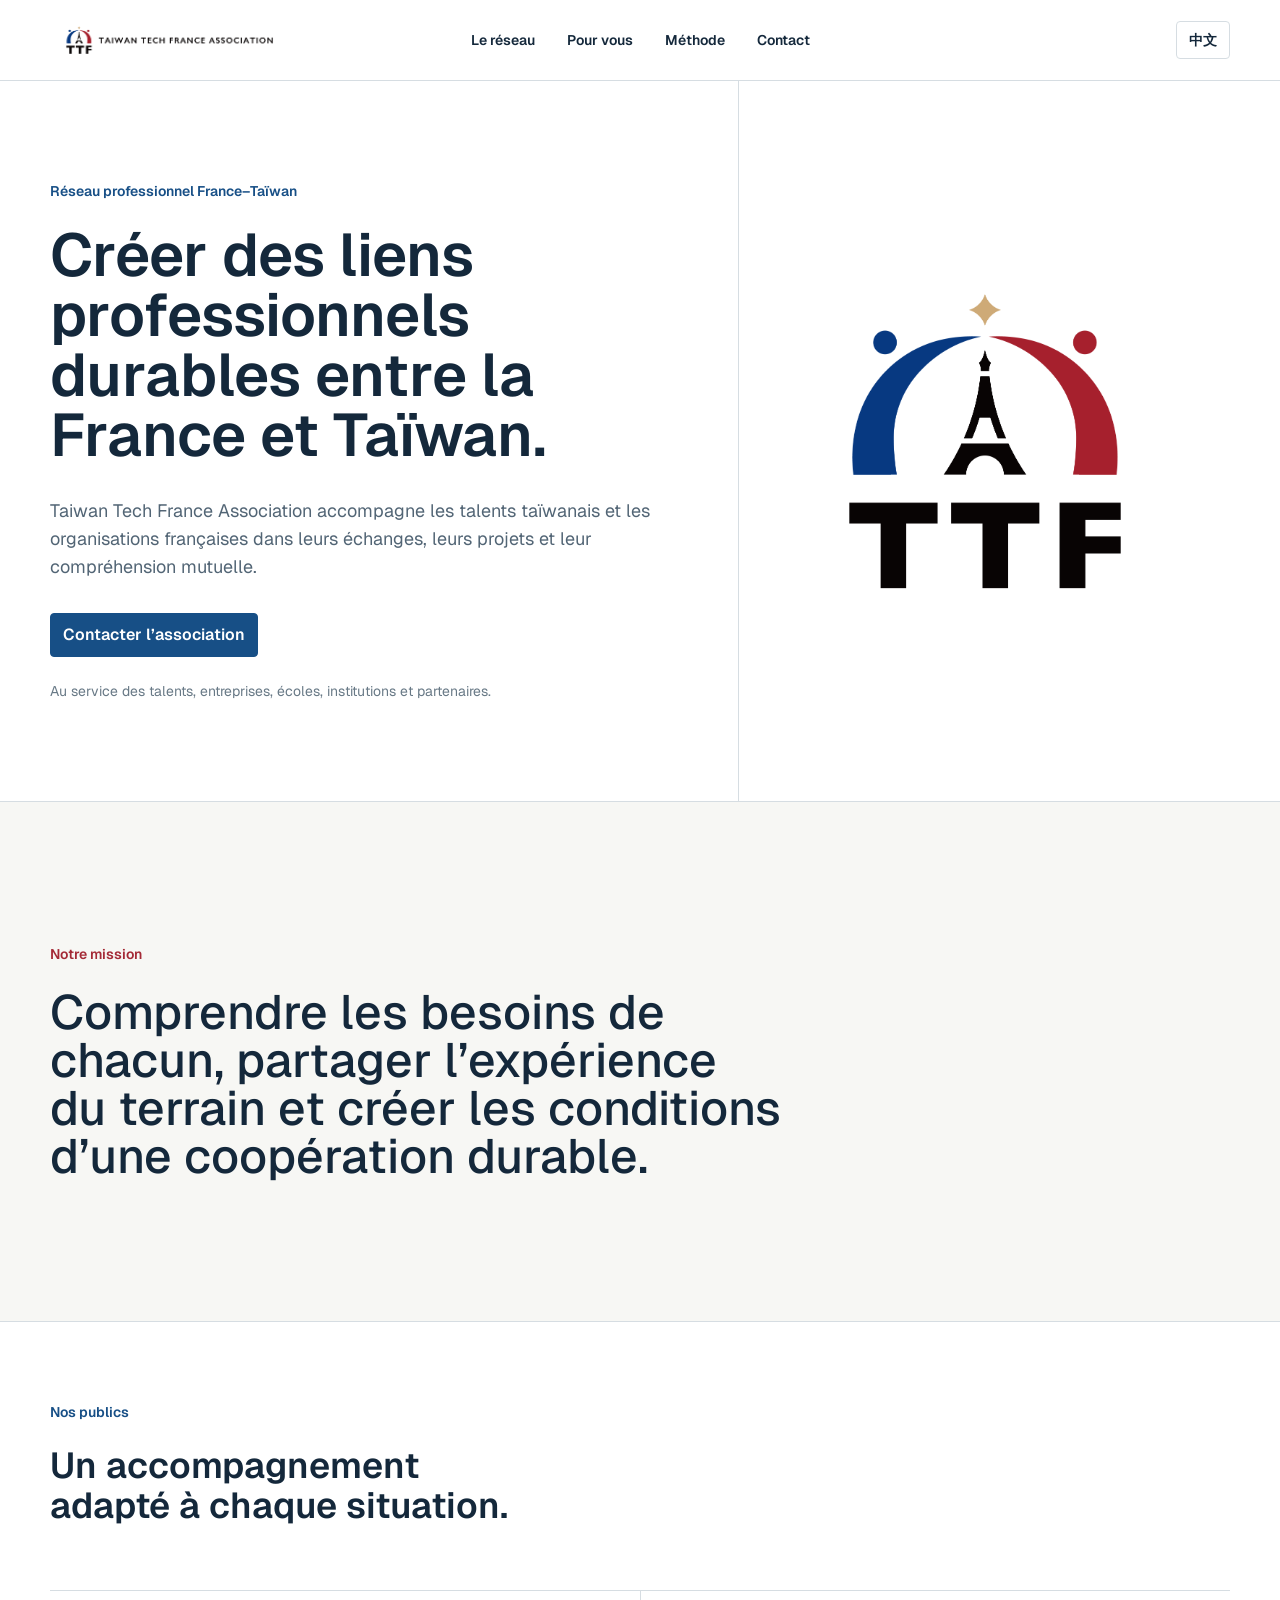
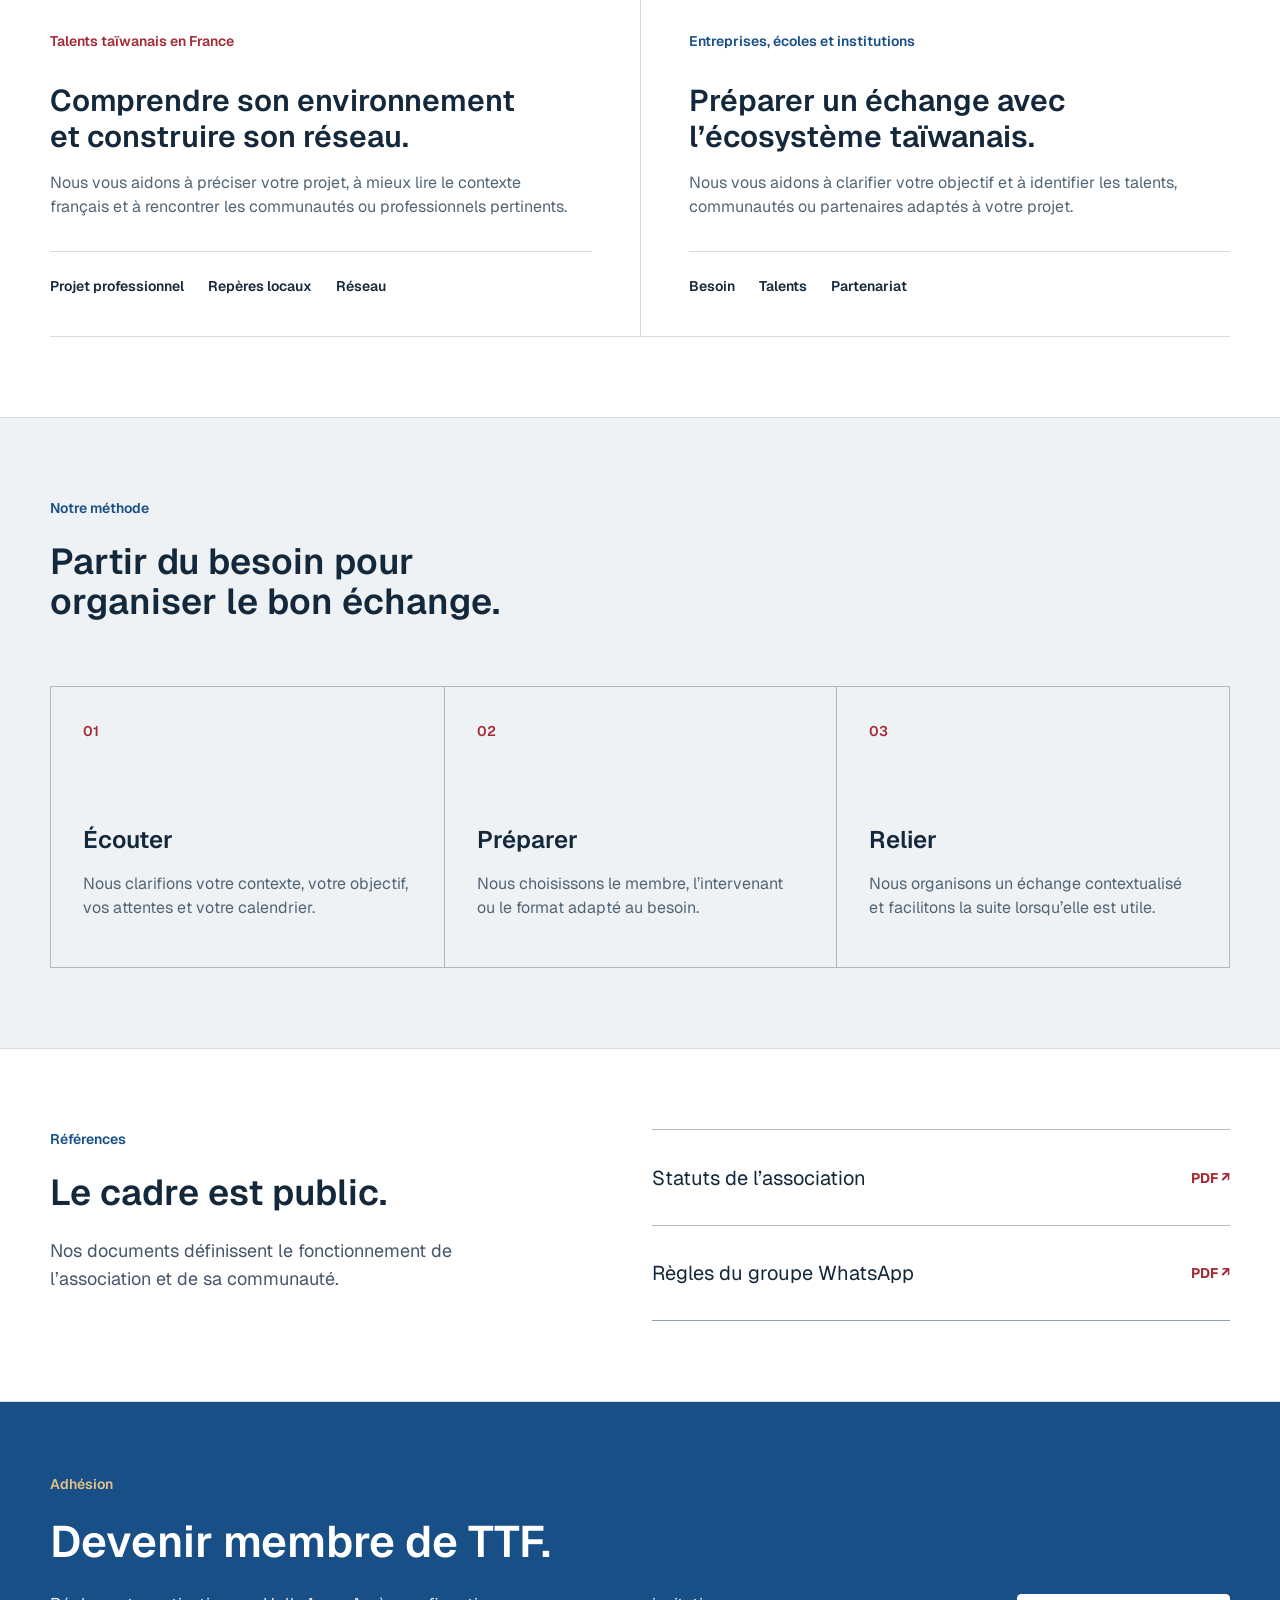
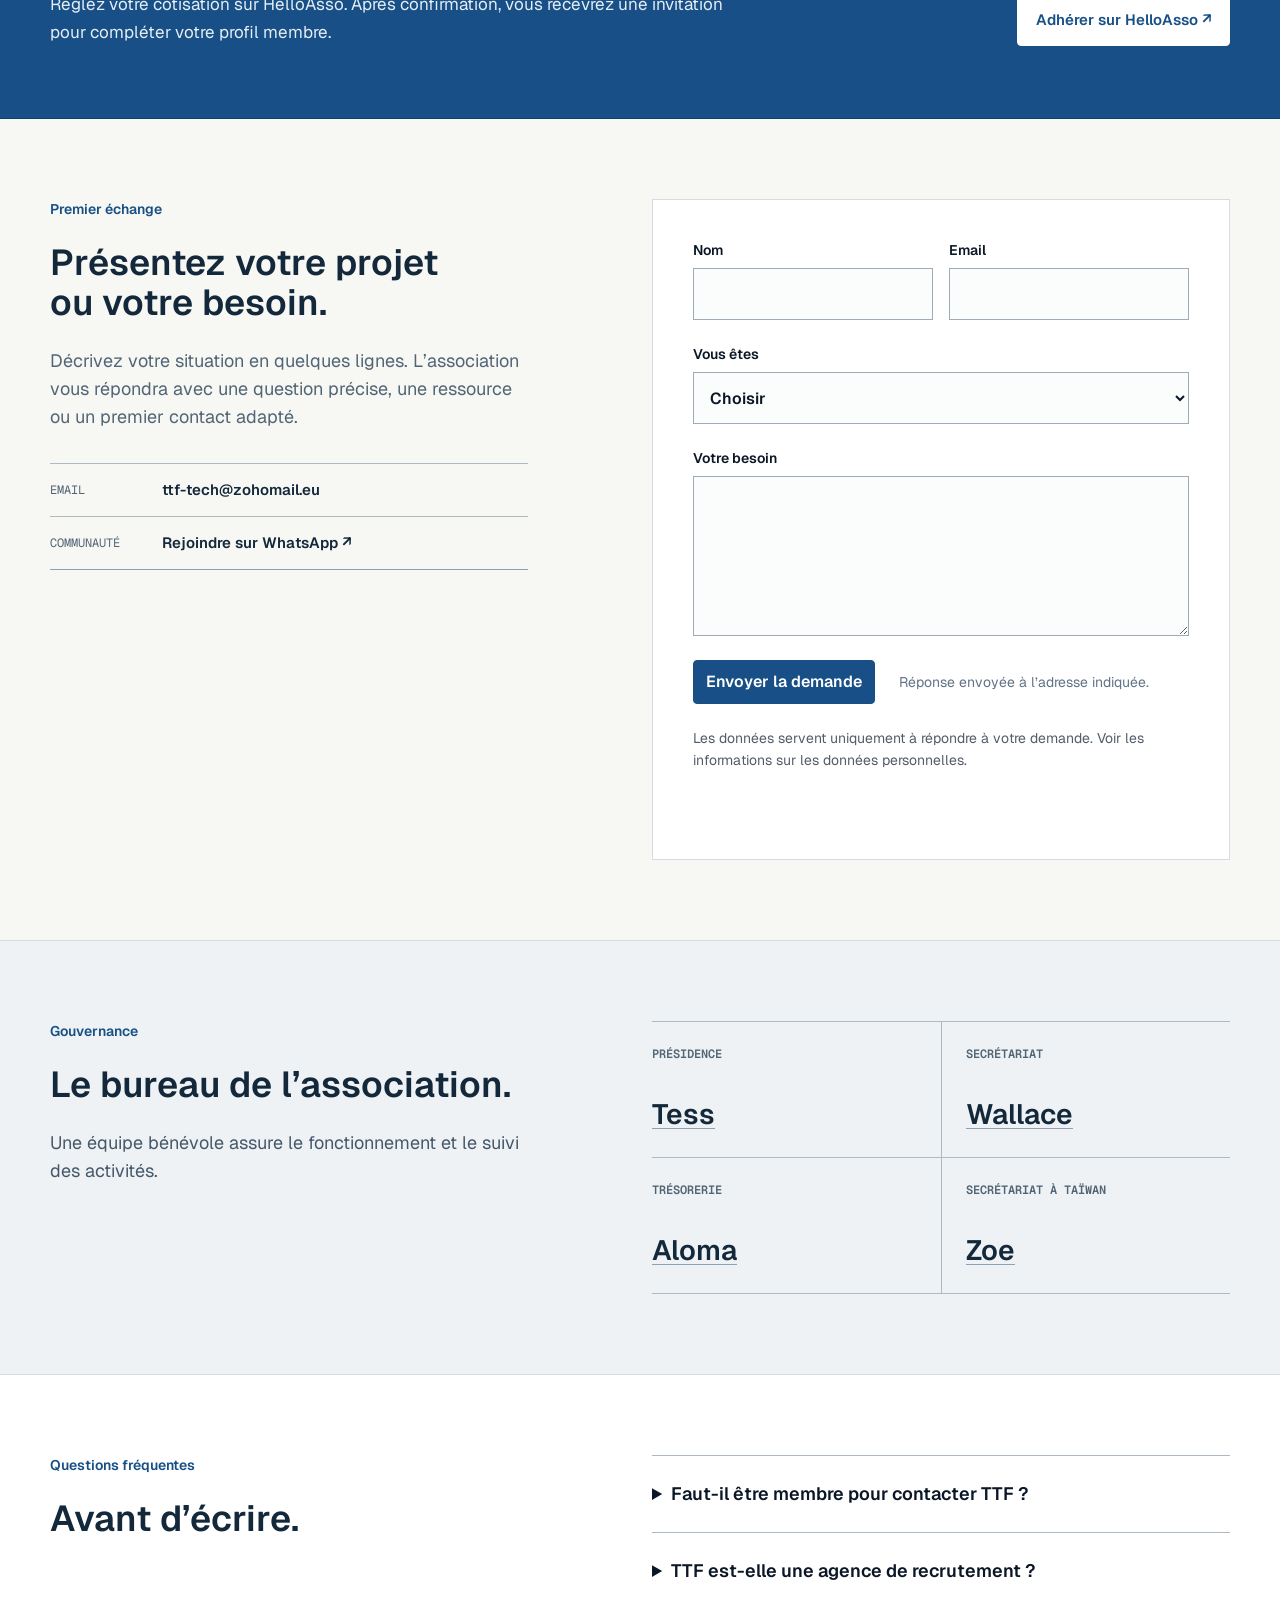
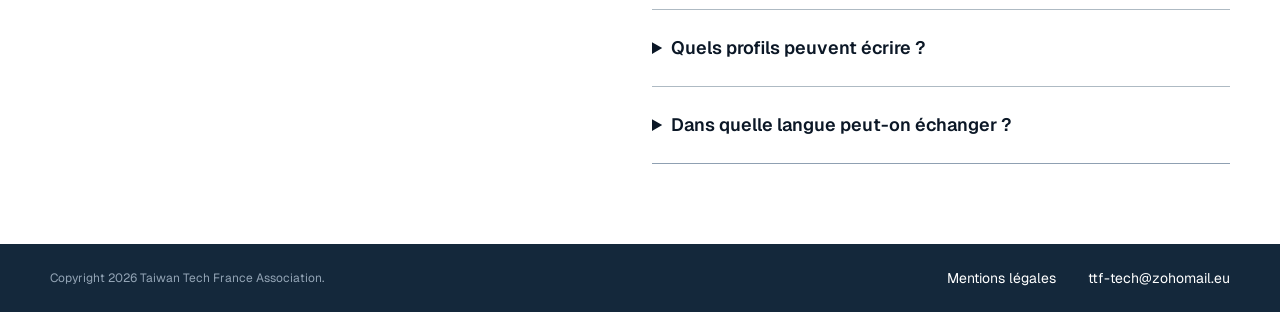
==== index.html @ 2b8c4e17 "feat-GA-tracking-robots-crawing-integration" ====
<!DOCTYPE html>
<html lang="fr" data-theme="new">
  <head>
    <meta charset="UTF-8" />
    <!-- Google Analytics -->
    <script async src="https://www.googletagmanager.com/gtag/js?id=G-ZTM2QR5VPV"></script>
    <script>
      window.dataLayer = window.dataLayer || [];
      function gtag(){dataLayer.push(arguments);}
      gtag("js", new Date());
      gtag("config", "G-ZTM2QR5VPV", { content_group: "branding-site" });
    </script>
    <meta name="viewport" content="width=device-width, initial-scale=1.0" />
    <script>document.documentElement.classList.add("js");</script>
    <link rel="icon" href="assets/favicon.ico?v=20260802" type="image/x-icon" />
    <title>Talents taïwanais en France | Taiwan Tech France Association</title>
    <meta
      name="description"
      content="TTF relie les talents taïwanais et les organisations françaises autour de besoins précis, de retours d’expérience et de coopérations concrètes."
    />
    <meta name="robots" content="index, follow" />
    <link rel="canonical" href="https://ttf-tech.github.io/branding-site/" />
    <meta property="og:type" content="website" />
    <meta property="og:title" content="Taiwan Tech France Association" />
    <meta property="og:description" content="Les bonnes personnes, au bon moment, des deux côtés." />
    <meta property="og:url" content="https://ttf-tech.github.io/branding-site/" />
    <meta property="og:image" content="https://ttf-tech.github.io/branding-site/assets/logo-mark.png" />
    <meta property="og:locale" content="fr_FR" />
    <meta name="twitter:card" content="summary_large_image" />
    <meta name="twitter:title" content="Taiwan Tech France Association" />
    <meta name="twitter:description" content="Les bonnes personnes, au bon moment, des deux côtés." />
    <meta name="twitter:image" content="https://ttf-tech.github.io/branding-site/assets/logo-mark.png" />
    <link rel="preconnect" href="https://fonts.googleapis.com" />
    <link rel="preconnect" href="https://fonts.gstatic.com" crossorigin />
    <link
      href="https://fonts.googleapis.com/css2?family=Geist:wght@400..600&family=Geist+Mono:wght@400..600&display=swap"
      rel="stylesheet"
    />
    <link rel="stylesheet" href="styles.css?v=20260804-19" />
  </head>
  <body>
    <a class="skip-link" href="#main-content">Aller au contenu</a>

    <header class="journal-header">
        <div class="container journal-nav-shell">
          <a class="journal-brand" href="#accueil" aria-label="Taiwan Tech France Association, accueil">
            <img src="assets/logo-en-horizontal.png" alt="Taiwan Tech France Association" />
          </a>
          <nav id="journal-nav" class="journal-nav" aria-label="Navigation principale">
            <a href="#reseau">Le réseau</a>
            <a href="#publics-accompagnes">Pour vous</a>
            <a href="#methode-association">Méthode</a>
            <a href="#contact">Contact</a>
          </nav>
          <div class="journal-tools">
            <a class="journal-language" href="zh.html" hreflang="zh-Hant" aria-label="Afficher le site en chinois traditionnel">中文</a>
            <button class="journal-menu-toggle" type="button" aria-expanded="false" aria-controls="journal-nav" aria-label="Ouvrir le menu">
              <span aria-hidden="true"></span><span aria-hidden="true"></span>
            </button>
          </div>
        </div>
      </header>

      <main id="main-content">
        <section id="accueil" class="journal-hero">
          <div class="container journal-hero-grid">
            <div class="journal-hero-copy journal-reveal">
              <p class="journal-kicker">Réseau professionnel France–Taïwan</p>
              <h1>Créer des liens professionnels durables entre la France et Taïwan.</h1>
              <p class="journal-lead">
                Taiwan Tech France Association accompagne les talents taïwanais et les organisations
                françaises dans leurs échanges, leurs projets et leur compréhension mutuelle.
              </p>
              <a class="journal-primary" href="#contact">Contacter l’association</a>
              <p class="journal-proof">Au service des talents, entreprises, écoles, institutions et partenaires.</p>
            </div>
            <div class="journal-hero-visual journal-reveal" aria-label="Symbole de Taiwan Tech France Association">
              <div class="journal-axis"><span>France</span><span>Taïwan</span></div>
              <div class="journal-symbol">
                <img src="assets/logo-mark.png" alt="Symbole TTF, pont entre la France et Taïwan" />
              </div>
              <div class="journal-index" aria-hidden="true">
                <span>Écouter</span><span>Orienter</span><span>Relier</span>
              </div>
            </div>
          </div>
        </section>

        <section id="reseau" class="journal-manifesto">
          <div class="container">
            <p class="journal-kicker">Notre mission</p>
            <h2 class="tagline-reveal">Comprendre les besoins de chacun, partager l’expérience du terrain et créer les conditions d’une coopération durable.</h2>
          </div>
        </section>

        <section id="publics-accompagnes" class="journal-pathways">
          <div class="container">
            <div class="journal-section-heading journal-reveal">
              <p class="journal-kicker">Nos publics</p>
              <h2>Un accompagnement adapté à chaque situation.</h2>
            </div>
            <div class="journal-pathway-grid">
              <article class="journal-pathway journal-pathway-talent journal-reveal">
                <p class="journal-pathway-label">Talents taïwanais en France</p>
                <h3>Comprendre son environnement et construire son réseau.</h3>
                <p>Nous vous aidons à préciser votre projet, à mieux lire le contexte français et à rencontrer les communautés ou professionnels pertinents.</p>
                <ul><li>Projet professionnel</li><li>Repères locaux</li><li>Réseau</li></ul>
              </article>
              <article class="journal-pathway journal-pathway-organisation journal-reveal">
                <p class="journal-pathway-label">Entreprises, écoles et institutions</p>
                <h3>Préparer un échange avec l’écosystème taïwanais.</h3>
                <p>Nous vous aidons à clarifier votre objectif et à identifier les talents, communautés ou partenaires adaptés à votre projet.</p>
                <ul><li>Besoin</li><li>Talents</li><li>Partenariat</li></ul>
              </article>
            </div>
          </div>
        </section>

        <section id="methode-association" class="journal-process">
          <div class="container">
            <div class="journal-process-title journal-reveal">
              <p class="journal-kicker">Notre méthode</p>
              <h2>Partir du besoin pour organiser le bon échange.</h2>
            </div>
            <ol class="journal-process-list">
              <li class="journal-reveal"><span>01</span><h3>Écouter</h3><p>Nous clarifions votre contexte, votre objectif, vos attentes et votre calendrier.</p></li>
              <li class="journal-reveal"><span>02</span><h3>Préparer</h3><p>Nous choisissons le membre, l’intervenant ou le format adapté au besoin.</p></li>
              <li class="journal-reveal"><span>03</span><h3>Relier</h3><p>Nous organisons un échange contextualisé et facilitons la suite lorsqu’elle est utile.</p></li>
            </ol>
          </div>
        </section>

        <section class="journal-resources">
          <div class="container journal-resources-grid">
            <div class="journal-section-heading journal-reveal"><p class="journal-kicker">Références</p><h2>Le cadre est public.</h2><p>Nos documents définissent le fonctionnement de l’association et de sa communauté.</p></div>
            <div class="journal-document-list journal-reveal">
              <a href="assets/TTF%20French%20Final%20Version.pdf" target="_blank" rel="noopener" type="application/pdf"><span>Statuts de l’association</span><strong>PDF ↗</strong></a>
              <a href="assets/TTF%20Whtasapp%20French%20version.pdf" target="_blank" rel="noopener" type="application/pdf"><span>Règles du groupe WhatsApp</span><strong>PDF ↗</strong></a>
            </div>
          </div>
        </section>

        <span class="journal-membership-marker" aria-hidden="true"></span>
        <section class="journal-membership">
          <div class="container journal-membership-grid">
            <div class="journal-reveal journal-membership-copy">
              <p class="journal-kicker">Adhésion</p>
              <h2>Devenir membre de TTF.</h2>
              <p>Réglez votre cotisation sur HelloAsso. Après confirmation, vous recevrez une invitation pour compléter votre profil membre.</p>
            </div>
            <a class="journal-membership-action journal-reveal" href="https://www.helloasso.com/beta/associations/taiwan-tech-france-association/adhesions/adhesion-officielle-taiwan-tech-france-association" target="_blank" rel="noopener">Adhérer sur HelloAsso ↗</a>
          </div>
        </section>

        <section id="contact" class="journal-contact">
          <div class="container journal-contact-grid">
            <div class="journal-contact-copy journal-reveal">
              <p class="journal-kicker">Premier échange</p>
              <h2>Présentez votre projet ou votre besoin.</h2>
              <p>Décrivez votre situation en quelques lignes. L’association vous répondra avec une question précise, une ressource ou un premier contact adapté.</p>
              <div class="journal-contact-channels" aria-label="Moyens de contact">
                <a href="mailto:ttf-tech@zohomail.eu"><span>Email</span><strong>ttf-tech@zohomail.eu</strong></a>
                <a href="https://chat.whatsapp.com/KHbrXiHLP9D5GdN6rgqlxy" target="_blank" rel="noopener"><span>Communauté</span><strong>Rejoindre sur WhatsApp ↗</strong></a>
              </div>
            </div>
            <form class="journal-form" action="https://formspree.io/f/meeyyoko" method="POST">
              <input type="hidden" name="_subject" value="Nouvelle demande depuis le site TTF" />
              <input type="hidden" name="language" value="fr" />
              <div class="journal-form-row">
                <label>Nom<input type="text" name="name" autocomplete="name" required /></label>
                <label>Email<input type="email" name="email" autocomplete="email" required /></label>
              </div>
              <label>Vous êtes<select name="audience" required><option value="">Choisir</option><option value="talent">Talent</option><option value="organization">Entreprise / organisation</option><option value="other">Autre</option></select></label>
              <label>Votre besoin<textarea name="message" rows="5" required></textarea></label>
              <div class="journal-form-actions"><button class="journal-primary" type="submit" data-idle-label="Envoyer la demande" data-sending-label="Envoi en cours…">Envoyer la demande</button><p>Réponse envoyée à l’adresse indiquée.</p></div>
              <p class="form-note">Les données servent uniquement à répondre à votre demande. <a href="mentions-legales.html#donnees">Voir les informations sur les données personnelles.</a></p>
              <p class="form-feedback" role="status" aria-live="polite" aria-atomic="true"></p>
            </form>
          </div>
        </section>

        <section class="journal-bureau">
          <div class="container journal-bureau-grid">
            <div class="journal-section-heading journal-reveal">
              <p class="journal-kicker">Gouvernance</p>
              <h2>Le bureau de l’association.</h2>
              <p>Une équipe bénévole assure le fonctionnement et le suivi des activités.</p>
            </div>
            <dl class="journal-bureau-list journal-reveal">
              <div><dt>Présidence</dt><dd><a href="https://www.linkedin.com/in/yating-h-a9b1a221/" target="_blank" rel="noopener noreferrer">Tess</a></dd></div>
              <div><dt>Secrétariat</dt><dd><a href="https://www.linkedin.com/in/wallace-lin-7704039b/?locale=en" target="_blank" rel="noopener noreferrer">Wallace</a></dd></div>
              <div><dt>Trésorerie</dt><dd><a href="https://www.linkedin.com/in/hsucheng-huang/" target="_blank" rel="noopener noreferrer">Aloma</a></dd></div>
              <div><dt>Secrétariat à Taïwan</dt><dd><a href="https://www.linkedin.com/in/wanchi-zoe-tsai/" target="_blank" rel="noopener noreferrer">Zoe</a></dd></div>
            </dl>
          </div>
        </section>

        <section class="journal-faq">
          <div class="container journal-faq-grid">
            <div class="journal-section-heading"><p class="journal-kicker">Questions fréquentes</p><h2>Avant d’écrire.</h2></div>
            <div>
              <details><summary>Faut-il être membre pour contacter TTF ?</summary><p>Non. Présentez votre besoin et nous vous indiquerons la suite la plus adaptée.</p></details>
              <details><summary>TTF est-elle une agence de recrutement ?</summary><p>Non. L’association facilite l’orientation, les échanges et les premières introductions.</p></details>
              <details><summary>Quels profils peuvent écrire ?</summary><p>Étudiants, diplômés, professionnels, entreprises, écoles, institutions et partenaires peuvent nous contacter.</p></details>
              <details><summary>Dans quelle langue peut-on échanger ?</summary><p>Vous pouvez nous écrire en français, en chinois traditionnel ou en anglais.</p></details>
            </div>
          </div>
        </section>
      </main>

      <footer class="journal-footer">
        <div class="container journal-footer-row">
          <p class="journal-copyright">Copyright <span data-current-year></span> Taiwan Tech France Association.</p>
          <nav class="journal-footer-links" aria-label="Liens de pied de page">
            <a href="mentions-legales.html">Mentions légales</a>
          <a href="mailto:ttf-tech@zohomail.eu">ttf-tech@zohomail.eu</a>
          </nav>
        </div>
      </footer>
    <script src="script.js?v=20260804-10"></script>
  </body>
</html>
---- styles.css ----
:root {
  --surface: #ffffff;
  --surface-secondary: #f5f8fc;
  --surface-accent: #eef5ff;
  --surface-contrast: #050505;
  --text: #111111;
  --text-secondary: #575f6b;
  --text-on-contrast: #ffffff;
  --text-on-contrast-secondary: #b5b5b5;
  --border-subtle: #e9edf2;
  --border-default: #cfd7e3;
  --border-strong: #8f8f8f;
  --focus: #0b428f;
  --blue: #0b428f;
  --accent: #0b428f;
  --blue-soft: rgba(11, 66, 143, 0.1);
  --success: #1f7a4d;
  --danger: #b42318;
  --radius: 8px;
  --container: 1180px;
  --space-1: 0.25rem;
  --space-2: 0.5rem;
  --space-3: 0.75rem;
  --space-4: 1rem;
  --space-5: 1.25rem;
  --space-6: 1.5rem;
  --space-8: 2rem;
  --space-10: 2.5rem;
  --space-12: 3rem;
  --space-16: 4rem;
}

*,
*::before,
*::after {
  box-sizing: border-box;
}

html {
  scroll-behavior: smooth;
}

body {
  margin: 0;
  min-width: 0;
  font-family:
    "Geist",
    "Noto Sans TC",
    "Microsoft JhengHei",
    "PingFang TC",
    Arial,
    sans-serif;
  color: var(--text);
  background: var(--surface);
  line-height: 1.55;
}

a {
  color: inherit;
  text-decoration: none;
}

button,
input,
select,
textarea {
  font: inherit;
}

img {
  display: block;
  max-width: 100%;
}

.skip-link {
  position: absolute;
  left: var(--space-4);
  top: -3rem;
  z-index: 200;
  border: 1px solid var(--text);
  border-radius: var(--radius);
  background: var(--surface);
  color: var(--text);
  padding: var(--space-2) var(--space-3);
}

.skip-link:focus {
  top: var(--space-4);
}

.container {
  width: min(var(--container), calc(100% - 2rem));
  margin: 0 auto;
}

.site-header {
  position: sticky;
  top: 0;
  z-index: 100;
  background: rgba(255, 255, 255, 0.96);
  box-shadow: 0 1px 0 rgba(11, 66, 143, 0.08);
}

.masthead {
  display: grid;
  grid-template-columns: minmax(180px, 320px) 1fr auto;
  align-items: center;
  gap: var(--space-8);
  min-height: 80px;
  border-bottom: 1px solid var(--border-subtle);
}

.brand {
  display: inline-flex;
  align-items: center;
  width: max-content;
  max-width: 100%;
}

.brand-logo {
  width: min(286px, 100%);
  min-height: 60px;
  max-height: 60px;
  object-fit: contain;
  object-position: left center;
}

.brand-logo-zh {
  width: min(312px, 100%);
}

.site-nav {
  display: flex;
  grid-column: 2;
  grid-row: 1;
  justify-content: flex-end;
  align-items: center;
  gap: var(--space-1);
  color: var(--text-secondary);
  font-size: 0.875rem;
  font-weight: 500;
}

.site-nav a {
  border-radius: var(--radius);
  padding: var(--space-2) var(--space-3);
}

.site-nav a:hover,
.site-nav a:focus-visible {
  color: var(--blue);
  background: var(--blue-soft);
}

.nav-cta {
  margin-left: var(--space-2);
  border: 1px solid var(--blue);
  color: var(--blue);
}

.language-link {
  display: inline-flex;
  grid-column: 3;
  grid-row: 1;
  align-items: center;
  justify-content: center;
  gap: var(--space-1);
  min-height: 44px;
  border-left: 1px solid var(--border-default);
  padding-left: var(--space-4);
  color: var(--blue);
  font-size: 0.8125rem;
  font-weight: 600;
  white-space: nowrap;
}

.language-link:hover,
.language-link:focus-visible {
  color: var(--text);
}

.language-current {
  color: var(--text-secondary);
  font-weight: 500;
}

.language-divider {
  color: var(--border-strong);
}

.nav-toggle {
  display: none;
  justify-self: end;
  border: 1px solid var(--border-default);
  border-radius: var(--radius);
  background: var(--surface);
  color: var(--text);
  padding: var(--space-2) var(--space-3);
  font-weight: 600;
}

.nav-toggle:active,
.language-link:active {
  transform: translateY(1px);
}

.opening,
.section {
  padding: var(--space-16) 0;
}

.opening {
  border-bottom: 1px solid var(--border-subtle);
  background:
    linear-gradient(90deg, rgba(11, 66, 143, 0.045) 0 1px, transparent 1px 100%) 0 0 / 88px 88px,
    var(--surface-accent);
}

.opening-grid,
.section-grid,
.contact-grid {
  display: grid;
  grid-template-columns: repeat(12, minmax(0, 1fr));
  gap: var(--space-8);
  align-items: start;
}

.opening-statement {
  grid-column: 1 / span 7;
  position: relative;
  min-height: 25rem;
  padding-bottom: var(--space-16);
}

.opening-mark {
  position: absolute;
  right: 0;
  bottom: 0;
  width: min(20rem, 42vw);
  max-height: 20rem;
  object-fit: contain;
  object-position: left bottom;
  opacity: 0.16;
  filter: grayscale(1);
}

.opening-proof {
  grid-column: 9 / span 4;
  min-width: 0;
}

.context {
  margin: 0 0 var(--space-4);
  color: var(--text-secondary);
  font-size: 0.875rem;
}

h1,
h2,
h3 {
  margin-top: 0;
  color: var(--text);
  font-weight: 600;
  letter-spacing: 0;
}

h1 {
  max-width: 12ch;
  margin-bottom: 0;
  font-size: clamp(3.1rem, 7vw, 6.6rem);
  line-height: 0.95;
}

h2 {
  margin-bottom: 0;
  font-size: clamp(2rem, 4vw, 3.7rem);
  line-height: 1;
}

h3 {
  margin-bottom: var(--space-2);
  font-size: 1.05rem;
  line-height: 1.25;
}

p {
  margin-top: 0;
  color: var(--text-secondary);
}

.opening-proof > p,
.reading p,
.contact-grid > div > p {
  max-width: 64ch;
  font-size: 1.05rem;
}

.evidence-list {
  margin: var(--space-8) 0 0;
  border-top: 1px solid var(--border-default);
}

.evidence-list div {
  display: grid;
  grid-template-columns: 7rem 1fr;
  gap: var(--space-4);
  border-bottom: 1px solid var(--border-subtle);
  border-left: 3px solid transparent;
  padding: var(--space-4) 0;
  padding-left: var(--space-4);
}

.evidence-list div:nth-child(1) {
  border-left-color: var(--accent);
}

.evidence-list div:nth-child(2) {
  border-left-color: var(--accent);
}

.evidence-list div:nth-child(3) {
  border-left-color: var(--accent);
}

.evidence-list dt {
  color: var(--text);
  font-weight: 600;
}

.evidence-list dd {
  margin: 0;
  color: var(--text-secondary);
}

.opening-actions,
.form-actions,
.form-row {
  display: flex;
  flex-wrap: wrap;
  gap: var(--space-3);
}

.opening-actions {
  margin-top: var(--space-8);
}

.button {
  display: inline-flex;
  align-items: center;
  justify-content: center;
  min-height: 44px;
  border: 1px solid var(--text);
  border-radius: var(--radius);
  padding: var(--space-2) var(--space-4);
  font-weight: 500;
  transition:
    background-color 0.15s ease,
    color 0.15s ease,
    border-color 0.15s ease,
    transform 0.15s ease;
}

.button-primary {
  border-color: var(--accent);
  background: var(--accent);
  color: var(--surface);
}

.button-primary:hover,
.button-primary:focus-visible {
  background: #083775;
  border-color: #083775;
  transform: translateY(-1px);
}

.button-secondary {
  background: var(--surface);
  color: var(--accent);
  border-color: var(--border-default);
}

.button-secondary:hover,
.button-secondary:focus-visible {
  background: var(--blue-soft);
  border-color: rgba(11, 66, 143, 0.28);
}

.section {
  border-bottom: 1px solid var(--border-subtle);
}

.section-grid > div:first-child {
  grid-column: 1 / span 5;
}

.section-grid > .reading,
.section-grid > .method-list {
  grid-column: 7 / span 6;
}

.section-intro {
  max-width: 760px;
  margin-bottom: var(--space-10);
}

.section-contrast {
  background: var(--surface-secondary);
}

.comparison {
  display: grid;
  grid-template-columns: repeat(2, minmax(0, 1fr));
  border-top: 1px solid var(--border-default);
}

.comparison article {
  border-top: 3px solid var(--accent);
  padding: var(--space-6) var(--space-6) 0 0;
}

.comparison article + article {
  border-left: 1px solid var(--border-default);
  padding-left: var(--space-6);
}

.comparison p {
  max-width: 52ch;
}

.comparison ul,
.method-list,
.contact-checklist {
  margin: var(--space-5) 0 0;
  padding: 0;
  list-style: none;
}

.comparison li,
.contact-checklist li {
  position: relative;
  margin-top: var(--space-3);
  padding-left: var(--space-4);
  color: var(--text-secondary);
}

.comparison li::before,
.contact-checklist li::before {
  content: "";
  position: absolute;
  left: 0;
  top: 0.72em;
  width: 0.35rem;
  height: 0.35rem;
  background: var(--accent);
}

.method-list {
  border-top: 1px solid var(--border-default);
}

.method-list li {
  display: grid;
  grid-template-columns: 4rem 1fr;
  gap: var(--space-5);
  border-bottom: 1px solid var(--border-subtle);
  padding: var(--space-5) 0;
}

.method-list span {
  color: var(--accent);
  font-family: "Geist Mono", monospace;
  font-size: 0.875rem;
  font-weight: 600;
}

.method-list p {
  margin-bottom: 0;
}

.table-wrap {
  width: 100%;
  overflow-x: auto;
}

table {
  width: 100%;
  border-collapse: collapse;
  table-layout: fixed;
}

caption {
  caption-side: bottom;
  padding-top: var(--space-3);
  color: var(--text-secondary);
  font-size: 0.875rem;
  text-align: left;
}

th,
td {
  border-bottom: 1px solid var(--border-subtle);
  padding: var(--space-4) var(--space-3) var(--space-4) 0;
  text-align: left;
  vertical-align: top;
}

th {
  border-bottom-color: var(--border-default);
  color: var(--text);
  font-weight: 600;
}

td {
  color: var(--text-secondary);
}

td:first-child {
  color: var(--text);
  font-weight: 500;
}

.section-contact {
  background: var(--surface-accent);
}

.contact-grid > div:first-child {
  grid-column: 1 / span 5;
}

.join-form {
  grid-column: 7 / span 6;
  display: grid;
  width: 100%;
  gap: var(--space-4);
  min-width: 0;
  border-top: 3px solid var(--accent);
  padding-top: var(--space-6);
}

.join-form label {
  display: grid;
  flex: 1 1 220px;
  gap: var(--space-2);
  color: var(--text);
  font-weight: 500;
}

.join-form input,
.join-form select,
.join-form textarea {
  display: block;
  width: 100%;
  max-width: 100%;
  min-width: 0;
  border: 1px solid var(--border-default);
  border-radius: var(--radius);
  background: var(--surface);
  color: var(--text);
  font-size: 1rem;
  padding: 0.78rem 0.85rem;
}

.join-form input,
.join-form select {
  min-height: 44px;
}

.join-form textarea {
  min-height: 8.5rem;
  resize: vertical;
}

.form-honeypot {
  position: absolute;
  left: -10000px;
  width: 1px;
  height: 1px;
  overflow: hidden;
}

.join-form input:focus-visible,
.join-form select:focus-visible,
.join-form textarea:focus-visible,
.nav-toggle:focus-visible,
.site-nav a:focus-visible,
.language-link:focus-visible,
.footer-links a:focus-visible,
.footer-contact:focus-visible,
.button:focus-visible {
  border-color: var(--blue);
  outline: 3px solid rgba(11, 66, 143, 0.22);
  outline-offset: 3px;
}

.form-note,
.form-feedback {
  margin: 0;
  color: var(--text-secondary);
  font-size: 0.875rem;
}

.form-feedback {
  min-height: 1.5rem;
  font-weight: 600;
}

.form-feedback:empty {
  visibility: hidden;
}

.form-feedback.is-success {
  color: var(--success);
}

.form-feedback.is-error {
  color: var(--danger);
}

.join-form .button:disabled {
  cursor: wait;
  opacity: 0.68;
  transform: none;
}

.site-footer {
  padding: var(--space-10) 0 var(--space-6);
  background: var(--surface);
  border-top: 4px solid var(--accent);
}

.footer-shell {
  display: grid;
  grid-template-columns: minmax(220px, 0.75fr) minmax(0, 1.25fr);
  align-items: start;
  gap: var(--space-12);
}

.footer-brand {
  display: inline-flex;
  width: max-content;
  max-width: 100%;
}

.footer-logo {
  width: min(260px, 54vw);
  min-height: 60px;
  max-height: 64px;
  object-fit: contain;
  object-position: left center;
}

.footer-nav {
  display: grid;
  grid-template-columns: minmax(260px, 1.2fr) minmax(220px, 0.8fr);
  gap: var(--space-8);
  width: 100%;
}

.footer-group {
  min-width: 0;
}

.footer-heading {
  margin: 0 0 var(--space-2);
  color: var(--text);
  font-size: 0.8125rem;
  font-weight: 600;
}

.footer-links {
  display: grid;
  margin: 0;
  padding: 0;
  list-style: none;
  color: var(--text-secondary);
  font-size: 0.875rem;
}

.footer-links li {
  border-top: 1px solid var(--border-subtle);
}

.footer-links li:last-child {
  border-bottom: 1px solid var(--border-subtle);
}

.footer-links a,
.footer-contact {
  display: flex;
  align-items: center;
  min-height: 44px;
  padding: var(--space-2) 0;
  color: var(--text-secondary);
  overflow-wrap: anywhere;
}

.footer-contact {
  border-top: 1px solid var(--border-subtle);
  border-bottom: 1px solid var(--border-subtle);
  font-size: 0.875rem;
}

.footer-links a:hover,
.footer-links a:focus-visible,
.footer-contact:hover,
.footer-contact:focus-visible {
  color: var(--text);
}

.footer-bottom {
  width: min(var(--container), calc(100% - 2rem));
  margin: var(--space-8) auto 0;
  border-top: 1px solid var(--border-subtle);
  padding-top: var(--space-4);
  color: var(--text-secondary);
  font-size: 0.875rem;
}

.legal-main {
  padding: var(--space-16) 0;
  border-bottom: 1px solid var(--border-subtle);
}

.legal-card {
  max-width: 880px;
  margin: 0 auto;
}

.legal-card h1 {
  max-width: none;
  margin-bottom: var(--space-8);
  font-size: clamp(2.6rem, 7vw, 5.5rem);
}

.legal-card section {
  border-top: 1px solid var(--border-default);
  padding-top: var(--space-6);
}

.legal-card section + section {
  margin-top: var(--space-8);
}

@media (max-width: 1080px) {
  .masthead {
    grid-template-columns: minmax(150px, 260px) 1fr auto;
    gap: var(--space-4);
  }

  .brand-logo,
  .brand-logo-zh {
    width: min(240px, 100%);
  }

  .site-nav {
    font-size: 0.82rem;
  }

  .site-nav a {
    padding-inline: var(--space-2);
  }
}

@media (max-width: 900px) {
  .masthead {
    grid-template-columns: minmax(0, 1fr) auto auto;
    gap: var(--space-2);
    min-height: 80px;
  }

  .brand-logo,
  .brand-logo-zh {
    width: min(220px, 50vw);
    min-height: 60px;
    max-height: 60px;
  }

  .nav-toggle {
    display: inline-flex;
    grid-column: 3;
    grid-row: 1;
  }

  .language-link {
    grid-column: 2;
    grid-row: 1;
    min-width: 62px;
    border-left: 0;
    padding: var(--space-2);
  }

  .site-nav {
    position: absolute;
    top: 80px;
    left: 1rem;
    right: 1rem;
    display: none;
    flex-direction: column;
    align-items: stretch;
    gap: var(--space-1);
    border: 1px solid var(--border-default);
    border-radius: var(--radius);
    background: var(--surface);
    padding: var(--space-3);
  }

  .site-nav.is-open {
    display: flex;
  }

  .site-nav a {
    padding: var(--space-3);
  }

  .nav-cta {
    margin-left: 0;
  }

  .opening-grid,
  .section-grid,
  .contact-grid {
    grid-template-columns: 1fr;
  }

  .opening-statement,
  .opening-proof,
  .section-grid > div:first-child,
  .section-grid > .reading,
  .section-grid > .method-list,
  .contact-grid > div:first-child,
  .join-form {
    grid-column: auto;
  }

  .opening-statement {
    min-height: 0;
    padding-bottom: 0;
  }

  .opening-mark {
    position: static;
    width: min(12rem, 46vw);
    margin-top: var(--space-8);
  }

  h1 {
    max-width: 13ch;
  }

  .comparison {
    grid-template-columns: 1fr;
  }

  .comparison article {
    padding-right: 0;
  }

  .comparison article + article {
    border-left: 0;
    border-top: 1px solid var(--border-default);
    margin-top: var(--space-6);
    padding-left: 0;
    padding-top: var(--space-6);
  }

  .footer-shell {
    grid-template-columns: 1fr;
    gap: var(--space-8);
  }

  .footer-nav {
    grid-template-columns: repeat(2, minmax(0, 1fr));
  }
}

@media (max-width: 640px) {
  .opening,
  .section {
    padding: var(--space-12) 0;
  }

  .container {
    width: min(var(--container), calc(100% - 1.25rem));
  }

  h1 {
    max-width: none;
    font-size: clamp(2.8rem, 14vw, 4.5rem);
  }

  h2 {
    font-size: clamp(2rem, 10vw, 3rem);
  }

  .evidence-list div,
  .method-list li {
    grid-template-columns: 1fr;
    gap: var(--space-2);
  }

  .form-row,
  .form-actions {
    flex-direction: column;
    align-items: stretch;
  }

  .join-form {
    gap: var(--space-3);
  }

  .join-form label {
    flex: 0 1 auto;
  }

  .footer-nav {
    grid-template-columns: 1fr;
    gap: var(--space-6);
  }

  .footer-logo {
    width: min(240px, 100%);
  }

  .button,
  .opening-actions a,
  .form-actions .button {
    width: 100%;
  }

  th,
  td {
    min-width: 12rem;
  }
}

@media (max-width: 340px) {
  .language-link {
    min-width: 44px;
  }

  .language-current,
  .language-divider {
    display: none;
  }
}

@media (prefers-reduced-motion: reduce) {
  html {
    scroll-behavior: auto;
  }

  .button {
    transition: none;
  }
}

/* Current journal experience. */

html[data-theme="new"] body {
  background: #f8fafc;
  color: #0b1726;
}

html[data-theme="new"] .journal-header {
  position: sticky;
  top: 0;
  z-index: 110;
  border-bottom: 1px solid #cdd7e2;
  background: rgba(255, 255, 255, 0.96);
}

html[data-theme="new"] .journal-nav-shell {
  display: grid;
  grid-template-columns: minmax(220px, 1fr) auto minmax(120px, 1fr);
  align-items: center;
  min-height: 80px;
  gap: 32px;
}

html[data-theme="new"] .journal-brand {
  justify-self: start;
  display: flex;
  align-items: center;
  min-width: 0;
}

html[data-theme="new"] .journal-brand img {
  display: block;
  width: auto;
  height: 60px;
  object-fit: contain;
}

html[data-theme="new"] .journal-nav {
  display: flex;
  align-items: center;
  gap: 32px;
}

html[data-theme="new"] .journal-nav a,
html[data-theme="new"] .journal-language {
  color: #0b1726;
  font-size: 0.875rem;
  line-height: 1.25rem;
  font-weight: 600;
  text-decoration: none;
  transition:
    color 700ms var(--motion-ease),
    transform 700ms var(--motion-ease);
}

html[data-theme="new"] .journal-nav a:hover,
html[data-theme="new"] .journal-language:hover {
  color: #0b428f;
  transform: translateY(-2px);
}

html[data-theme="new"] .journal-nav a:active,
html[data-theme="new"] .journal-language:active {
  transform: translateY(1px);
}

html[data-theme="new"] .journal-tools {
  justify-self: end;
  display: flex;
  align-items: center;
  gap: 16px;
}

html[data-theme="new"] .journal-language {
  min-width: 40px;
  padding: 8px 12px;
  border: 1px solid #cdd7e2;
  border-radius: 4px;
  text-align: center;
}

html[data-theme="new"] .journal-menu-toggle {
  display: none;
}

html[data-theme="new"] .journal-hero {
  position: relative;
  overflow: hidden;
  min-height: calc(100svh - 124px);
  border-bottom: 1px solid #0b1726;
  background: #f8fafc;
}

html[data-theme="new"] .journal-hero-grid {
  display: grid;
  grid-template-columns: repeat(12, minmax(0, 1fr));
  min-height: calc(100svh - 124px);
}

html[data-theme="new"] .journal-hero-copy {
  grid-column: 1 / span 7;
  align-self: center;
  padding: 80px 64px 80px 0;
}

html[data-theme="new"] .journal-kicker {
  margin: 0 0 24px;
  color: #0b428f;
  font-size: 0.875rem;
  line-height: 1.25rem;
  font-weight: 600;
}

html[data-theme="new"] .journal-hero h1 {
  max-width: 680px;
  margin: 0;
  background: linear-gradient(90deg, #000000, #666666);
  background-clip: text;
  color: transparent;
  font-size: 4.5rem;
  line-height: 1;
  font-weight: 600;
  text-wrap: balance;
}

html[data-theme="new"] .journal-lead {
  max-width: 620px;
  margin: 32px 0 0;
  color: #45576a;
  font-size: 1.25rem;
  line-height: 1.75rem;
  text-wrap: pretty;
}

html[data-theme="new"] .journal-primary {
  display: inline-flex;
  align-items: center;
  justify-content: center;
  min-height: 44px;
  margin-top: 32px;
  border: 1px solid #0b428f;
  border-radius: 4px;
  background: #0b428f;
  color: #ffffff;
  padding: 8px 12px;
  font: inherit;
  font-size: 1rem;
  line-height: 1.5rem;
  font-weight: 600;
  text-decoration: none;
  cursor: pointer;
  transition:
    background-color 700ms var(--motion-ease),
    border-color 700ms var(--motion-ease),
    transform 700ms var(--motion-ease);
}

html[data-theme="new"] .journal-primary:hover {
  border-color: #0b1726;
  background: #0b1726;
  transform: translateY(-2px);
}

html[data-theme="new"] .journal-primary:active {
  transform: scale(0.98);
}

html[data-theme="new"] .journal-primary:disabled {
  border-color: #8290a0;
  background: #8290a0;
  cursor: wait;
}

html[data-theme="new"] .journal-proof {
  max-width: 480px;
  margin: 24px 0 0;
  color: #617386;
  font-size: 0.875rem;
  line-height: 1.25rem;
}

html[data-theme="new"] .journal-hero-visual {
  grid-column: 8 / span 5;
  display: grid;
  grid-template-rows: auto 1fr auto;
  min-height: 100%;
  border-left: 1px solid #0b1726;
  background: #0b428f;
}

html[data-theme="new"] .journal-axis,
html[data-theme="new"] .journal-index {
  display: flex;
  align-items: center;
  justify-content: space-between;
  color: #ffffff;
  padding: 24px 32px;
  font-size: 0.75rem;
  line-height: 1rem;
  font-weight: 600;
}

html[data-theme="new"] .journal-axis {
  border-bottom: 1px solid rgba(255, 255, 255, 0.4);
}

html[data-theme="new"] .journal-symbol {
  display: grid;
  place-items: center;
  margin: 48px 32px;
  background: #ffffff;
  padding: 32px;
  transform: translateX(-48px);
}

html[data-theme="new"] .journal-symbol img {
  display: block;
  width: min(100%, 360px);
  height: auto;
  object-fit: contain;
}

html[data-theme="new"] .journal-index {
  gap: 16px;
  border-top: 1px solid rgba(255, 255, 255, 0.4);
  background: #b51f31;
}

html[data-theme="new"] .journal-manifesto {
  min-height: 720px;
  display: flex;
  align-items: center;
  background: #111111;
  color: #ffffff;
  padding: 96px 0;
}

html[data-theme="new"] .journal-manifesto .journal-kicker {
  color: #d5b174;
}

html[data-theme="new"] .journal-manifesto h2 {
  max-width: 980px;
  margin: 0;
  font-size: 3.75rem;
  line-height: 1;
  font-weight: 500;
  text-wrap: balance;
}

html[data-theme="new"] .journal-manifesto .tagline-word {
  color: rgba(255, 255, 255, 0.3);
  transition: color 800ms var(--motion-ease);
  transition-delay: calc(var(--word-index) * 45ms);
}

html[data-theme="new"] .journal-manifesto .tagline-word.is-active {
  color: #ffffff;
}

html[data-theme="new"] .journal-pathways,
html[data-theme="new"] .journal-fieldwork,
html[data-theme="new"] .journal-process,
html[data-theme="new"] .journal-resources,
html[data-theme="new"] .journal-contact,
html[data-theme="new"] .journal-faq {
  padding: 96px 0;
}

html[data-theme="new"] .journal-section-heading {
  max-width: 680px;
}

html[data-theme="new"] .journal-section-heading h2,
html[data-theme="new"] .journal-process-title h2,
html[data-theme="new"] .journal-contact-copy h2 {
  margin: 0;
  color: #0b1726;
  font-size: 3rem;
  line-height: 1;
  font-weight: 600;
  text-wrap: balance;
}

html[data-theme="new"] .journal-section-heading > p:last-child {
  margin: 24px 0 0;
  color: #45576a;
  font-size: 1.125rem;
  line-height: 1.75rem;
}

html[data-theme="new"] .journal-pathways {
  background: #ffffff;
}

html[data-theme="new"] .journal-pathway-grid {
  display: grid;
  grid-template-columns: 5fr 7fr;
  align-items: end;
  gap: 0;
  margin-top: 64px;
}

html[data-theme="new"] .journal-pathway {
  min-height: 400px;
  display: flex;
  flex-direction: column;
  justify-content: space-between;
  padding: 40px;
}

html[data-theme="new"] .journal-pathway-talent {
  background: #b51f31;
  color: #ffffff;
}

html[data-theme="new"] .journal-pathway-organisation {
  min-height: 480px;
  background: #e9f0f7;
  color: #0b1726;
}

html[data-theme="new"] .journal-pathway-label {
  margin: 0 0 48px;
  color: inherit;
  font-size: 0.875rem;
  line-height: 1.25rem;
  font-weight: 600;
}

html[data-theme="new"] .journal-pathway h3 {
  max-width: 520px;
  margin: auto 0 24px;
  font-size: 2.25rem;
  line-height: 2.5rem;
  font-weight: 600;
  color: inherit;
}

html[data-theme="new"] .journal-pathway > p:not(.journal-pathway-label) {
  max-width: 520px;
  margin: 0;
  font-size: 1.125rem;
  line-height: 1.75rem;
  color: inherit;
}

html[data-theme="new"] .journal-pathway ul {
  display: flex;
  flex-wrap: wrap;
  gap: 8px 24px;
  margin: 40px 0 0;
  padding: 24px 0 0;
  border-top: 1px solid currentColor;
  list-style: none;
}

html[data-theme="new"] .journal-pathway li {
  font-size: 0.875rem;
  line-height: 1.25rem;
  font-weight: 600;
}

html[data-theme="new"] .journal-fieldwork {
  background: #eef3f7;
}

html[data-theme="new"] .journal-fieldwork-grid {
  display: grid;
  grid-template-columns: repeat(12, minmax(0, 1fr));
  gap: 24px;
}

html[data-theme="new"] .journal-fieldwork .journal-section-heading {
  grid-column: 1 / span 4;
}

html[data-theme="new"] .journal-services {
  grid-column: 6 / span 7;
}

html[data-theme="new"] .journal-service {
  display: grid;
  grid-template-columns: 64px 1fr;
  gap: 24px;
  padding: 32px 0;
  border-top: 1px solid #8fa0b2;
}

html[data-theme="new"] .journal-service:last-child {
  border-bottom: 1px solid #8fa0b2;
}

html[data-theme="new"] .journal-service > span {
  color: #b51f31;
  font-size: 1.875rem;
  line-height: 2.25rem;
  font-weight: 600;
}

html[data-theme="new"] .journal-service h3 {
  margin: 0;
  font-size: 1.5rem;
  line-height: 2rem;
}

html[data-theme="new"] .journal-service p {
  max-width: 560px;
  margin: 12px 0 0;
  color: #45576a;
  font-size: 1rem;
  line-height: 1.5rem;
}

html[data-theme="new"] .journal-process {
  background: #0b428f;
  color: #ffffff;
}

html[data-theme="new"] .journal-process-title {
  max-width: 680px;
}

html[data-theme="new"] .journal-process .journal-kicker {
  color: #d5b174;
}

html[data-theme="new"] .journal-process-title h2 {
  color: #ffffff;
}

html[data-theme="new"] .journal-process-list {
  display: grid;
  grid-template-columns: repeat(3, minmax(0, 1fr));
  gap: 0;
  margin: 64px 0 0;
  padding: 0;
  border: 1px solid rgba(255, 255, 255, 0.5);
  list-style: none;
}

html[data-theme="new"] .journal-process-list li {
  min-height: 280px;
  padding: 32px;
}

html[data-theme="new"] .journal-process-list li + li {
  border-left: 1px solid rgba(255, 255, 255, 0.5);
}

html[data-theme="new"] .journal-process-list span {
  color: #d5b174;
  font-size: 0.875rem;
  line-height: 1.25rem;
  font-weight: 600;
}

html[data-theme="new"] .journal-process-list h3 {
  margin: 80px 0 16px;
  color: #ffffff;
  font-size: 1.5rem;
  line-height: 2rem;
}

html[data-theme="new"] .journal-process-list p {
  margin: 0;
  color: #dce8f5;
  font-size: 1rem;
  line-height: 1.5rem;
}

html[data-theme="new"] .journal-resources {
  background: #ffffff;
}

html[data-theme="new"] .journal-resources-grid,
html[data-theme="new"] .journal-contact-grid,
html[data-theme="new"] .journal-faq-grid {
  display: grid;
  grid-template-columns: repeat(12, minmax(0, 1fr));
  gap: 24px;
}

html[data-theme="new"] .journal-resources .journal-section-heading,
html[data-theme="new"] .journal-contact-copy,
html[data-theme="new"] .journal-faq .journal-section-heading {
  grid-column: 1 / span 5;
}

html[data-theme="new"] .journal-document-list,
html[data-theme="new"] .journal-form,
html[data-theme="new"] .journal-faq-grid > div:last-child {
  grid-column: 7 / span 6;
}

html[data-theme="new"] .journal-document-list a {
  display: flex;
  justify-content: space-between;
  align-items: center;
  gap: 24px;
  min-height: 96px;
  padding: 24px 0;
  border-top: 1px solid #8fa0b2;
  color: #0b1726;
  font-size: 1.25rem;
  line-height: 1.75rem;
  text-decoration: none;
  transition:
    color 700ms var(--motion-ease),
    padding 700ms var(--motion-ease);
}

html[data-theme="new"] .journal-document-list a:last-child {
  border-bottom: 1px solid #8fa0b2;
}

html[data-theme="new"] .journal-document-list a:hover {
  color: #0b428f;
  padding-left: 12px;
}

html[data-theme="new"] .journal-document-list strong {
  color: #b51f31;
  font-size: 0.875rem;
  line-height: 1.25rem;
}

html[data-theme="new"] .journal-contact {
  background: #f2e8e9;
}

html[data-theme="new"] .journal-contact-copy {
  align-self: start;
  position: sticky;
  top: 148px;
}

html[data-theme="new"] .journal-contact-copy > p:not(.journal-kicker) {
  max-width: 480px;
  margin: 24px 0 32px;
  color: #45576a;
  font-size: 1.125rem;
  line-height: 1.75rem;
}

html[data-theme="new"] .journal-contact-channels {
  display: grid;
  max-width: 480px;
}

html[data-theme="new"] .journal-contact-channels a {
  display: grid;
  grid-template-columns: 96px minmax(0, 1fr);
  gap: 16px;
  border-top: 1px solid #8fa0b2;
  padding: 16px 0;
  color: #0b1726;
  text-decoration: none;
  transition: color 240ms ease, padding-left 240ms ease;
}

html[data-theme="new"] .journal-contact-channels a:last-child {
  border-bottom: 1px solid #8fa0b2;
}

html[data-theme="new"] .journal-contact-channels a:hover {
  color: #0b428f;
  padding-left: 6px;
}

html[data-theme="new"] .journal-contact-channels span {
  color: #45576a;
  font-family: "Geist Mono", monospace;
  font-size: 0.75rem;
  line-height: 1.25rem;
  text-transform: uppercase;
}

html[data-theme="new"] .journal-contact-channels strong {
  min-width: 0;
  overflow-wrap: anywhere;
  font-size: 0.9375rem;
  line-height: 1.25rem;
  font-weight: 600;
}

html[data-theme="new"] .journal-form {
  display: grid;
  gap: 24px;
  border: 1px solid #a89799;
  background: #ffffff;
  padding: 40px;
}

html[data-theme="new"] .journal-form-row {
  display: grid;
  grid-template-columns: repeat(2, minmax(0, 1fr));
  gap: 16px;
}

html[data-theme="new"] .journal-form label {
  display: grid;
  gap: 8px;
  min-width: 0;
  color: #0b1726;
  font-size: 0.875rem;
  line-height: 1.25rem;
  font-weight: 600;
}

html[data-theme="new"] .journal-form input,
html[data-theme="new"] .journal-form select,
html[data-theme="new"] .journal-form textarea {
  width: 100%;
  min-width: 0;
  min-height: 52px;
  border: 1px solid #8fa0b2;
  border-radius: 0;
  background: #f8fafc;
  color: #0b1726;
  padding: 12px;
  font: inherit;
  font-size: 1rem;
  line-height: 1.5rem;
  transition:
    border-color 700ms var(--motion-ease),
    background-color 700ms var(--motion-ease),
    box-shadow 700ms var(--motion-ease);
}

html[data-theme="new"] .journal-form textarea {
  min-height: 160px;
  resize: vertical;
}

html[data-theme="new"] .journal-form input:hover,
html[data-theme="new"] .journal-form select:hover,
html[data-theme="new"] .journal-form textarea:hover {
  border-color: #0b428f;
  background: #ffffff;
}

html[data-theme="new"] .journal-form input:focus-visible,
html[data-theme="new"] .journal-form select:focus-visible,
html[data-theme="new"] .journal-form textarea:focus-visible {
  border-color: #0b428f;
  outline: 3px solid rgba(11, 66, 143, 0.25);
  outline-offset: 2px;
}

html[data-theme="new"] .journal-form-actions {
  display: flex;
  align-items: center;
  gap: 24px;
}

html[data-theme="new"] .journal-form-actions .journal-primary {
  margin-top: 0;
}

html[data-theme="new"] .journal-form-actions p {
  margin: 0;
  color: #617386;
  font-size: 0.875rem;
  line-height: 1.25rem;
}

html[data-theme="new"] .journal-faq {
  background: #ffffff;
}

html[data-theme="new"] .journal-faq details {
  border-top: 1px solid #8fa0b2;
  padding: 24px 0;
}

html[data-theme="new"] .journal-faq details:last-child {
  border-bottom: 1px solid #8fa0b2;
}

html[data-theme="new"] .journal-faq summary {
  color: #0b1726;
  font-size: 1.125rem;
  line-height: 1.75rem;
  font-weight: 600;
  cursor: pointer;
}

html[data-theme="new"] .journal-faq details p {
  max-width: 560px;
  margin: 16px 0 0;
  color: #45576a;
  font-size: 1rem;
  line-height: 1.5rem;
}

html[data-theme="new"] .journal-footer {
  background: #0b1726;
  color: #ffffff;
  padding: 64px 0 24px;
}

html[data-theme="new"] .journal-footer-grid {
  display: grid;
  grid-template-columns: 4fr 5fr 3fr;
  align-items: start;
  gap: 48px;
}

html[data-theme="new"] .journal-footer-grid img {
  display: block;
  width: auto;
  height: 60px;
  object-fit: contain;
  background: #ffffff;
  padding: 4px 8px;
}

html[data-theme="new"] .journal-footer-brand {
  justify-self: start;
  display: grid;
  gap: 8px;
  max-width: 280px;
  color: #ffffff;
  text-decoration: none;
}

html[data-theme="new"] .journal-footer-brand strong {
  color: #ffffff;
  font-size: 2.25rem;
  line-height: 2.5rem;
  font-weight: 600;
}

html[data-theme="new"] .journal-footer-brand span {
  color: #c7d3df;
  font-size: 0.875rem;
  line-height: 1.25rem;
  font-weight: 600;
}

html[data-theme="new"] .journal-footer-brand:hover span {
  color: #ffffff;
}

html[data-theme="new"] .journal-footer-grid p {
  max-width: 420px;
  margin: 0;
  color: #c7d3df;
  font-size: 1rem;
  line-height: 1.5rem;
}

html[data-theme="new"] .journal-footer-grid > div {
  display: grid;
  justify-items: end;
  gap: 12px;
}

html[data-theme="new"] .journal-footer a {
  color: #ffffff;
  font-size: 0.875rem;
  line-height: 1.25rem;
}

html[data-theme="new"] .journal-copyright {
  width: min(var(--container), calc(100% - 48px));
  margin: 48px auto 0;
  border-top: 1px solid #405164;
  padding-top: 24px;
  color: #93a4b5;
  font-size: 0.75rem;
  line-height: 1rem;
}

html.js[data-theme="new"] .journal-reveal {
  opacity: 0;
  filter: blur(8px);
  transform: translateY(64px);
  transition:
    opacity 900ms var(--motion-ease),
    filter 900ms var(--motion-ease),
    transform 900ms var(--motion-ease);
}

html.js[data-theme="new"] .journal-reveal.is-visible {
  opacity: 1;
  filter: blur(0);
  transform: translateY(0);
}

html[data-theme="new"] .journal-nav a:focus-visible,
html[data-theme="new"] .journal-language:focus-visible,
html[data-theme="new"] .journal-primary:focus-visible,
html[data-theme="new"] .journal-document-list a:focus-visible,
html[data-theme="new"] .journal-footer a:focus-visible,
html[data-theme="new"] .journal-menu-toggle:focus-visible,
html[data-theme="new"] .journal-faq summary:focus-visible {
  outline: 3px solid #d5b174;
  outline-offset: 4px;
}

@media (max-width: 1080px) {
  html[data-theme="new"] .journal-nav-shell {
    grid-template-columns: minmax(180px, 1fr) auto minmax(96px, 1fr);
    gap: 16px;
  }

  html[data-theme="new"] .journal-nav {
    gap: 16px;
  }

  html[data-theme="new"] .journal-hero h1 {
    font-size: 3.75rem;
  }

  html[data-theme="new"] .journal-symbol {
    transform: translateX(-24px);
  }
}

@media (max-width: 900px) {
  html.nav-open[data-theme="new"] {
    overflow: hidden;
  }

  html[data-theme="new"] .journal-nav-shell {
    grid-template-columns: minmax(0, 1fr) auto;
    min-height: 80px;
  }

  html[data-theme="new"] .journal-brand img {
    height: 60px;
    max-width: min(100%, 260px);
  }

  html[data-theme="new"] .journal-tools {
    gap: 8px;
  }

  html[data-theme="new"] .journal-menu-toggle {
    position: relative;
    z-index: 131;
    display: block;
    width: 44px;
    height: 44px;
    border: 1px solid #0b1726;
    border-radius: 4px;
    background: #ffffff;
    color: #0b1726;
    cursor: pointer;
  }

  html[data-theme="new"] .journal-menu-toggle span {
    position: absolute;
    left: 12px;
    width: 18px;
    height: 2px;
    background: currentColor;
    transition:
      top 700ms var(--motion-ease),
      transform 700ms var(--motion-ease);
  }

  html[data-theme="new"] .journal-menu-toggle span:first-child { top: 16px; }
  html[data-theme="new"] .journal-menu-toggle span:last-child { top: 25px; }
  html[data-theme="new"] .journal-menu-toggle.is-open span { top: 21px; }
  html[data-theme="new"] .journal-menu-toggle.is-open span:first-child { transform: rotate(45deg); }
  html[data-theme="new"] .journal-menu-toggle.is-open span:last-child { transform: rotate(-45deg); }

  html[data-theme="new"] .journal-nav {
    position: fixed;
    z-index: 120;
    inset: 0;
    display: flex;
    flex-direction: column;
    align-items: flex-start;
    justify-content: center;
    gap: 8px;
    visibility: hidden;
    background: rgba(255, 255, 255, 0.96);
    padding: 96px 32px 48px;
    opacity: 0;
    pointer-events: none;
    backdrop-filter: blur(32px);
    transition:
      opacity 700ms var(--motion-ease),
      visibility 700ms var(--motion-ease);
  }

  html[data-theme="new"] .journal-nav.is-open {
    visibility: visible;
    opacity: 1;
    pointer-events: auto;
  }

  html[data-theme="new"] .journal-nav a {
    width: 100%;
    padding: 12px 0;
    font-size: 1.875rem;
    line-height: 2.25rem;
    opacity: 0;
    transform: translateY(48px);
    transition:
      color 700ms var(--motion-ease),
      opacity 700ms var(--motion-ease),
      transform 700ms var(--motion-ease);
  }

  html[data-theme="new"] .journal-nav.is-open a { opacity: 1; transform: translateY(0); }
  html[data-theme="new"] .journal-nav.is-open a:nth-child(1) { transition-delay: 100ms; }
  html[data-theme="new"] .journal-nav.is-open a:nth-child(2) { transition-delay: 150ms; }
  html[data-theme="new"] .journal-nav.is-open a:nth-child(3) { transition-delay: 200ms; }
  html[data-theme="new"] .journal-nav.is-open a:nth-child(4) { transition-delay: 250ms; }

  html[data-theme="new"] .journal-hero-grid,
  html[data-theme="new"] .journal-fieldwork-grid,
  html[data-theme="new"] .journal-resources-grid,
  html[data-theme="new"] .journal-contact-grid,
  html[data-theme="new"] .journal-faq-grid {
    grid-template-columns: 1fr;
  }

  html[data-theme="new"] .journal-hero-copy,
  html[data-theme="new"] .journal-hero-visual,
  html[data-theme="new"] .journal-fieldwork .journal-section-heading,
  html[data-theme="new"] .journal-services,
  html[data-theme="new"] .journal-resources .journal-section-heading,
  html[data-theme="new"] .journal-document-list,
  html[data-theme="new"] .journal-contact-copy,
  html[data-theme="new"] .journal-form,
  html[data-theme="new"] .journal-faq .journal-section-heading,
  html[data-theme="new"] .journal-faq-grid > div:last-child {
    grid-column: auto;
  }

  html[data-theme="new"] .journal-hero-copy {
    padding: 80px 0;
  }

  html[data-theme="new"] .journal-hero-visual {
    min-height: 560px;
    border-top: 1px solid #0b1726;
    border-left: 0;
  }

  html[data-theme="new"] .journal-symbol {
    transform: none;
  }

  html[data-theme="new"] .journal-services,
  html[data-theme="new"] .journal-document-list,
  html[data-theme="new"] .journal-form,
  html[data-theme="new"] .journal-faq-grid > div:last-child {
    margin-top: 48px;
  }

  html[data-theme="new"] .journal-contact-copy {
    position: static;
  }
}

@media (max-width: 640px) {
  html[data-theme="new"] .journal-nav-shell {
    min-height: 72px;
    gap: 8px;
  }

  html[data-theme="new"] .journal-brand img {
    height: 60px;
    max-width: 180px;
  }

  html[data-theme="new"] .journal-language {
    min-width: 36px;
    padding: 8px;
  }

  html[data-theme="new"] .journal-hero,
  html[data-theme="new"] .journal-hero-grid {
    min-height: auto;
  }

  html[data-theme="new"] .journal-hero-copy {
    padding: 64px 0;
  }

  html[data-theme="new"] .journal-hero h1 {
    font-size: 3rem;
  }

  html[data-theme="new"] .journal-lead {
    font-size: 1.125rem;
    line-height: 1.75rem;
  }

  html[data-theme="new"] .journal-hero-visual {
    min-height: 440px;
  }

  html[data-theme="new"] .journal-symbol {
    margin: 32px 24px;
    padding: 24px;
  }

  html[data-theme="new"] .journal-axis,
  html[data-theme="new"] .journal-index {
    padding: 16px 24px;
  }

  html[data-theme="new"] .journal-manifesto {
    min-height: 560px;
    padding: 80px 0;
  }

  html[data-theme="new"] .journal-manifesto h2,
  html[data-theme="new"] .journal-section-heading h2,
  html[data-theme="new"] .journal-process-title h2,
  html[data-theme="new"] .journal-contact-copy h2 {
    font-size: 2.25rem;
    line-height: 2.5rem;
  }

  html[data-theme="new"] .journal-pathways,
  html[data-theme="new"] .journal-fieldwork,
  html[data-theme="new"] .journal-process,
  html[data-theme="new"] .journal-resources,
  html[data-theme="new"] .journal-contact,
  html[data-theme="new"] .journal-faq {
    padding: 64px 0;
  }

  html[data-theme="new"] .journal-pathway-grid,
  html[data-theme="new"] .journal-process-list,
  html[data-theme="new"] .journal-footer-grid {
    grid-template-columns: 1fr;
  }

  html[data-theme="new"] .journal-pathway-grid {
    margin-top: 48px;
  }

  html[data-theme="new"] .journal-pathway,
  html[data-theme="new"] .journal-pathway-organisation {
    min-height: 360px;
    padding: 24px;
  }

  html[data-theme="new"] .journal-pathway h3 {
    font-size: 1.875rem;
    line-height: 2.25rem;
  }

  html[data-theme="new"] .journal-process-list {
    margin-top: 48px;
  }

  html[data-theme="new"] .journal-process-list li {
    min-height: 0;
    padding: 24px;
  }

  html[data-theme="new"] .journal-process-list li + li {
    border-top: 1px solid rgba(255, 255, 255, 0.5);
    border-left: 0;
  }

  html[data-theme="new"] .journal-process-list h3 {
    margin: 40px 0 12px;
  }

  html[data-theme="new"] .journal-form {
    padding: 24px;
  }

  html[data-theme="new"] .journal-form-row {
    grid-template-columns: 1fr;
  }

  html[data-theme="new"] .journal-form-actions {
    align-items: stretch;
    flex-direction: column;
  }

  html[data-theme="new"] .journal-footer-grid {
    gap: 32px;
  }

  html[data-theme="new"] .journal-footer-grid > div {
    justify-items: start;
  }

  html[data-theme="new"] .journal-copyright {
    width: min(var(--container), calc(100% - 32px));
  }
}

@media (max-width: 360px) {
  html[data-theme="new"] .journal-brand img {
    max-width: 156px;
  }

  html[data-theme="new"] .journal-hero h1 {
    font-size: 2.25rem;
    line-height: 2.5rem;
  }
}

@media (prefers-reduced-motion: reduce) {
  html[data-theme="new"] .journal-reveal,
  html[data-theme="new"] .journal-nav,
  html[data-theme="new"] .journal-nav a,
  html[data-theme="new"] .journal-primary,
  html[data-theme="new"] .journal-menu-toggle span,
  html[data-theme="new"] .journal-manifesto .tagline-word {
    transition: none;
  }

  html.js[data-theme="new"] .journal-reveal {
    opacity: 1;
    filter: none;
    transform: none;
  }

  html[data-theme="new"] .journal-manifesto .tagline-word {
    color: #ffffff;
  }
}

/* Global motion. */
:root {
  --motion-ease: cubic-bezier(0.32, 0.72, 0, 1);
}

.site-header {
  top: 0;
}

main section {
  scroll-margin-top: 152px;
}

.nav-toggle-icon {
  display: none;
}

/* Editorial foundation. */
html[data-theme="new"] {
  --surface: #ffffff;
  --surface-secondary: #f3f6fa;
  --surface-accent: #edf3fb;
  --surface-contrast: #181818;
  --text: #101114;
  --text-secondary: #535d69;
  --text-on-contrast: #ffffff;
  --text-on-contrast-secondary: #c5c9cf;
  --border-subtle: #e5eaf0;
  --border-default: #c8d1dc;
  --accent: #0b428f;
  --blue: #0b428f;
  color-scheme: light;
}

html[data-theme="new"] body {
  background: #ffffff;
}

html[data-theme="new"] h1,
html[data-theme="new"] h2,
html[data-theme="new"] h3 {
  text-wrap: balance;
}

html[data-theme="new"] p,
html[data-theme="new"] li,
html[data-theme="new"] dd {
  text-wrap: pretty;
}

html[data-theme="new"] .site-header {
  padding: 12px 0;
  background: transparent;
  box-shadow: none;
}

html[data-theme="new"] .masthead {
  min-height: 72px;
  border: 1px solid rgba(16, 17, 20, 0.12);
  border-radius: 999px;
  background: rgba(255, 255, 255, 0.9);
  box-shadow: 0 16px 40px rgba(16, 17, 20, 0.08);
  padding: 0 16px;
  backdrop-filter: blur(20px);
}

html[data-theme="new"] .site-nav a,
html[data-theme="new"] .language-link,
html[data-theme="new"] .button {
  transition:
    background-color 700ms var(--motion-ease),
    color 700ms var(--motion-ease),
    border-color 700ms var(--motion-ease),
    transform 700ms var(--motion-ease);
}

html[data-theme="new"] .site-nav a {
  border-radius: 999px;
}

html[data-theme="new"] .nav-cta {
  border-color: #0b428f;
  background: #0b428f;
  color: #ffffff;
}

html[data-theme="new"] .nav-cta:hover,
html[data-theme="new"] .nav-cta:focus-visible {
  background: #101114;
  color: #ffffff;
}

html[data-theme="new"] .language-link {
  min-height: 40px;
  border: 0;
  border-radius: 999px;
  background: #f1f4f8;
  padding: 8px 12px;
}

html[data-theme="new"] .opening,
html[data-theme="new"] .section {
  padding: 96px 0;
}

html[data-theme="new"] .opening {
  position: relative;
  min-height: calc(100svh - 128px);
  overflow: hidden;
  border-bottom: 0;
  background: #edf3fb;
}

html[data-theme="new"] .opening::after {
  content: "";
  position: absolute;
  top: 0;
  right: 0;
  bottom: 0;
  width: 8px;
  background: #b51f31;
}

html[data-theme="new"] .opening-grid {
  align-items: stretch;
}

html[data-theme="new"] .opening-statement {
  grid-column: 1 / span 8;
  display: flex;
  flex-direction: column;
  min-height: 560px;
  padding-bottom: 0;
}

html[data-theme="new"] .opening-statement .context {
  margin-bottom: 32px;
  color: #0b428f;
  font-size: 0.875rem;
  font-weight: 600;
}

html[data-theme="new"] h1 {
  position: relative;
  z-index: 2;
  max-width: 680px;
  font-size: 4.5rem;
  line-height: 1;
  background: linear-gradient(90deg, #000000, #666666);
  background-clip: text;
  color: transparent;
}

html[data-theme="new"] .opening-mark {
  right: 0;
  bottom: 0;
  width: 264px;
  max-height: none;
  opacity: 1;
  filter: none;
  mix-blend-mode: multiply;
}

html[data-theme="new"] .opening-proof {
  grid-column: 9 / span 4;
  display: flex;
  flex-direction: column;
  justify-content: flex-end;
  border-left: 1px solid rgba(11, 66, 143, 0.22);
  padding-left: 32px;
}

html[data-theme="new"] .opening-proof > p {
  font-size: 1.125rem;
  line-height: 1.75rem;
}

html[data-theme="new"] .evidence-list {
  margin-top: 32px;
  border-top-color: rgba(11, 66, 143, 0.22);
}

html[data-theme="new"] .evidence-list div {
  grid-template-columns: 96px 1fr;
  border-left: 0;
  padding: 16px 0;
}

html[data-theme="new"] .opening-actions {
  margin-top: 32px;
}

html[data-theme="new"] .button {
  min-height: 44px;
  border-radius: 8px;
  padding: 8px 12px;
  font-size: 1rem;
  font-weight: 600;
}

html[data-theme="new"] .button:active {
  transform: scale(0.98);
}

html[data-theme="new"] #mission {
  border: 0;
  background: #181818;
  color: #ffffff;
}

html[data-theme="new"] #mission .section-grid {
  display: block;
}

html[data-theme="new"] #mission .section-grid > div:first-child,
html[data-theme="new"] #mission .reading {
  max-width: 680px;
}

html[data-theme="new"] #mission .context {
  color: #8db4ed;
}

html[data-theme="new"] #mission h2 {
  font-size: 3.75rem;
  line-height: 1;
}

html[data-theme="new"] #mission .reading {
  margin-top: 48px;
}

html[data-theme="new"] #mission .reading p,
html[data-theme="new"] #mission .contact-checklist li {
  color: #c5c9cf;
}

html[data-theme="new"] #mission .contact-checklist {
  display: flex;
  flex-wrap: wrap;
  gap: 16px 32px;
  margin-top: 32px;
}

html[data-theme="new"] #mission .contact-checklist li {
  margin: 0;
}

html[data-theme="new"] #mission .contact-checklist li::before {
  background: #d6ae72;
}

html[data-theme="new"] .tagline-word {
  display: inline-block;
  color: rgba(255, 255, 255, 0.3);
  transition: color 800ms var(--motion-ease);
  transition-delay: calc(var(--word-index) * 45ms);
}

html[data-theme="new"] .tagline-word.is-active {
  color: #ffffff;
}

html[data-theme="new"] #publics {
  border: 0;
  background: #ffffff;
}

html[data-theme="new"] .section-intro {
  max-width: 680px;
  margin-bottom: 48px;
}

html[data-theme="new"] .section-intro h2,
html[data-theme="new"] #fonctionnement h2,
html[data-theme="new"] #rejoindre h2 {
  font-size: 3rem;
  line-height: 1;
}

html[data-theme="new"] .comparison {
  grid-template-columns: minmax(0, 5fr) minmax(0, 7fr);
  gap: 24px;
  border: 0;
}

html[data-theme="new"] .comparison article,
html[data-theme="new"] .comparison article + article {
  min-height: 320px;
  margin: 0;
  border: 1px solid transparent;
  border-radius: 8px;
  padding: 32px;
}

html[data-theme="new"] .comparison article:first-child {
  background: #0b428f;
  color: #ffffff;
}

html[data-theme="new"] .comparison article:first-child h3,
html[data-theme="new"] .comparison article:first-child p,
html[data-theme="new"] .comparison article:first-child li {
  color: #ffffff;
}

html[data-theme="new"] .comparison article:first-child li::before {
  background: #d6ae72;
}

html[data-theme="new"] .comparison article:last-child {
  border-color: #dce3ec;
  background: #f3f6fa;
}

html[data-theme="new"] .comparison h3 {
  font-size: 1.5rem;
  line-height: 2rem;
}

html[data-theme="new"] #fonctionnement {
  border: 0;
  background: #f3f6fa;
}

html[data-theme="new"] #fonctionnement .section-grid > div:first-child {
  grid-column: 1 / span 4;
}

html[data-theme="new"] #fonctionnement .method-list {
  grid-column: 6 / span 7;
  margin: 0;
  overflow: hidden;
  border: 1px solid #dce3ec;
  border-radius: 8px;
  background: #ffffff;
}

html[data-theme="new"] .method-list li {
  grid-template-columns: 64px 1fr;
  gap: 24px;
  padding: 24px;
}

html[data-theme="new"] .method-list li:last-child {
  border-bottom: 0;
}

html[data-theme="new"] .method-list span {
  font-size: 1.875rem;
  line-height: 2.25rem;
}

html[data-theme="new"] .method-list h3 {
  font-size: 1.25rem;
  line-height: 1.75rem;
}

html[data-theme="new"] #rejoindre {
  border: 0;
  background: #fff7f7;
}

html[data-theme="new"] #rejoindre .contact-grid > div:first-child {
  grid-column: 1 / span 5;
  position: sticky;
  top: 160px;
}

html[data-theme="new"] .join-form {
  grid-column: 7 / span 6;
  gap: 16px;
  border: 1px solid #dfdfe2;
  border-radius: 8px;
  background: #ffffff;
  padding: 32px;
}

html[data-theme="new"] .join-form input,
html[data-theme="new"] .join-form select,
html[data-theme="new"] .join-form textarea {
  border-color: #cfd6df;
  border-radius: 8px;
  background: #fafbfc;
  transition:
    background-color 700ms var(--motion-ease),
    border-color 700ms var(--motion-ease),
    box-shadow 700ms var(--motion-ease);
}

html[data-theme="new"] .join-form input:hover,
html[data-theme="new"] .join-form select:hover,
html[data-theme="new"] .join-form textarea:hover {
  background: #ffffff;
  border-color: #9ba8b8;
}

html[data-theme="new"] .site-footer {
  border-top: 0;
  background: #181818;
}

html[data-theme="new"] .footer-brand {
  border-radius: 8px;
  background: #ffffff;
  padding: 8px 12px;
}

html[data-theme="new"] .footer-heading,
html[data-theme="new"] .site-footer .footer-bottom {
  color: #ffffff;
}

html[data-theme="new"] .footer-links a,
html[data-theme="new"] .footer-contact {
  color: #c5c9cf;
}

html[data-theme="new"] .footer-links li,
html[data-theme="new"] .footer-contact,
html[data-theme="new"] .footer-bottom {
  border-color: #313131;
}

html[data-theme="new"] .footer-links a:hover,
html[data-theme="new"] .footer-contact:hover {
  color: #ffffff;
}

html[data-theme="new"] .legal-main {
  border-bottom: 0;
  background: #f3f6fa;
  padding: 96px 0;
}

html[data-theme="new"] .legal-card {
  max-width: 800px;
  border: 1px solid #dce3ec;
  border-radius: 8px;
  background: #ffffff;
  padding: 48px;
}

html[data-theme="new"] .legal-card h1 {
  font-size: 3.75rem;
  line-height: 1;
  background: linear-gradient(90deg, #000000, #666666);
  background-clip: text;
  color: transparent;
}

html[data-theme="new"] .legal-card h2 {
  font-size: 1.5rem;
  line-height: 2rem;
}

html.js[data-theme="new"] .new-reveal {
  opacity: 0;
  filter: blur(8px);
  transform: translateY(64px);
  transition:
    opacity 900ms var(--motion-ease),
    filter 900ms var(--motion-ease),
    transform 900ms var(--motion-ease);
}

html.js[data-theme="new"] .new-reveal.is-visible {
  opacity: 1;
  filter: blur(0);
  transform: translateY(0);
}

@media (max-width: 1080px) {
  html[data-theme="new"] .masthead {
    grid-template-columns: minmax(160px, 240px) 1fr auto;
  }

  html[data-theme="new"] h1 {
    font-size: 3.75rem;
  }
}

@media (max-width: 900px) {
  html.nav-open[data-theme="new"] {
    overflow: hidden;
  }

  html[data-theme="new"] .site-header {
    padding: 8px 0;
  }

  html[data-theme="new"] .masthead {
    grid-template-columns: minmax(0, 1fr) auto auto;
    min-height: 72px;
    background: #ffffff;
    backdrop-filter: none;
  }

  html[data-theme="new"] .nav-toggle {
    position: relative;
    z-index: 131;
    display: inline-grid;
    place-items: center;
    width: 44px;
    height: 44px;
    border-color: #181818;
    border-radius: 50%;
    background: #181818;
    color: #ffffff;
    padding: 0;
  }

  html[data-theme="new"] .nav-toggle-label {
    position: absolute;
    width: 1px;
    height: 1px;
    overflow: hidden;
    clip: rect(0 0 0 0);
    white-space: nowrap;
  }

  html[data-theme="new"] .nav-toggle-icon {
    position: relative;
    display: block;
    width: 18px;
    height: 14px;
  }

  html[data-theme="new"] .nav-toggle-icon span {
    position: absolute;
    left: 0;
    width: 18px;
    height: 2px;
    background: currentColor;
    transition:
      top 700ms var(--motion-ease),
      transform 700ms var(--motion-ease);
  }

  html[data-theme="new"] .nav-toggle-icon span:first-child {
    top: 3px;
  }

  html[data-theme="new"] .nav-toggle-icon span:last-child {
    top: 10px;
  }

  html[data-theme="new"] .nav-toggle.is-open .nav-toggle-icon span:first-child,
  html[data-theme="new"] .nav-toggle.is-open .nav-toggle-icon span:last-child {
    top: 6px;
  }

  html[data-theme="new"] .nav-toggle.is-open .nav-toggle-icon span:first-child {
    transform: rotate(45deg);
  }

  html[data-theme="new"] .nav-toggle.is-open .nav-toggle-icon span:last-child {
    transform: rotate(-45deg);
  }

  html[data-theme="new"] .site-nav {
    position: fixed;
    z-index: 120;
    inset: 0;
    display: none;
    flex-direction: column;
    justify-content: center;
    align-items: flex-start;
    gap: 8px;
    border: 0;
    border-radius: 0;
    background: rgba(255, 255, 255, 0.94);
    padding: 96px 32px 48px;
    backdrop-filter: blur(32px);
  }

  html[data-theme="new"] .site-nav.is-open {
    display: flex;
  }

  html[data-theme="new"] .site-nav a {
    width: 100%;
    border-radius: 0;
    padding: 12px 0;
    color: #101114;
    font-size: 1.875rem;
    line-height: 2.25rem;
    opacity: 0;
    transform: translateY(48px);
    transition:
      opacity 700ms var(--motion-ease),
      transform 700ms var(--motion-ease),
      color 700ms var(--motion-ease);
  }

  html[data-theme="new"] .site-nav.is-open a {
    opacity: 1;
    transform: translateY(0);
  }

  html[data-theme="new"] .site-nav.is-open a:nth-child(1) {
    transition-delay: 100ms;
  }

  html[data-theme="new"] .site-nav.is-open a:nth-child(2) {
    transition-delay: 150ms;
  }

  html[data-theme="new"] .site-nav.is-open a:nth-child(3) {
    transition-delay: 200ms;
  }

  html[data-theme="new"] .site-nav.is-open a:nth-child(4) {
    transition-delay: 250ms;
  }

  html[data-theme="new"] .site-nav .nav-cta {
    margin-left: 0;
    border: 0;
    background: transparent;
  }

  html[data-theme="new"] .opening-statement,
  html[data-theme="new"] .opening-proof,
  html[data-theme="new"] #fonctionnement .section-grid > div:first-child,
  html[data-theme="new"] #fonctionnement .method-list,
  html[data-theme="new"] #rejoindre .contact-grid > div:first-child,
  html[data-theme="new"] .join-form {
    grid-column: auto;
  }

  html[data-theme="new"] .opening-statement {
    min-height: 480px;
  }

  html[data-theme="new"] .opening-mark {
    position: absolute;
    width: 224px;
    margin: 0;
  }

  html[data-theme="new"] .opening-proof {
    margin-top: 64px;
  }

  html[data-theme="new"] #fonctionnement .method-list {
    margin-top: 48px;
  }

  html[data-theme="new"] #rejoindre .contact-grid > div:first-child {
    position: static;
  }

  html[data-theme="new"] .join-form {
    margin-top: 48px;
  }
}

@media (max-width: 640px) {
  html[data-theme="new"] .container {
    width: min(var(--container), calc(100% - 32px));
  }

  html[data-theme="new"] .masthead {
    padding: 0 12px;
  }

  html[data-theme="new"] .opening,
  html[data-theme="new"] .section {
    padding: 48px 0;
  }

  html[data-theme="new"] .opening {
    min-height: auto;
    padding: 16px 0;
  }

  html[data-theme="new"] h1 {
    max-width: 680px;
    font-size: 3rem;
  }

  html[data-theme="new"] .opening-statement {
    min-height: 0;
  }

  html[data-theme="new"] .opening-mark {
    display: none;
  }

  html[data-theme="new"] .opening-proof {
    margin-top: 32px;
    border-top: 1px solid rgba(11, 66, 143, 0.22);
    border-left: 0;
    padding-top: 24px;
    padding-left: 0;
  }

  html[data-theme="new"] .opening-proof > p {
    font-size: 1rem;
    line-height: 1.5rem;
  }

  html[data-theme="new"] .evidence-list {
    display: grid;
    grid-template-columns: repeat(3, minmax(0, 1fr));
    gap: 8px;
    margin-top: 24px;
    border-top: 0;
  }

  html[data-theme="new"] .evidence-list div {
    display: block;
    border-bottom: 0;
    padding: 8px 0 0;
  }

  html[data-theme="new"] .evidence-list dt {
    font-size: 0.875rem;
  }

  html[data-theme="new"] .evidence-list dd {
    display: none;
  }

  html[data-theme="new"] .opening-actions {
    display: grid;
    grid-template-columns: repeat(2, minmax(0, 1fr));
    gap: 8px;
    margin-top: 24px;
  }

  html[data-theme="new"] .opening-actions .button {
    width: auto;
    font-size: 0.875rem;
  }

  html[data-theme="new"] #mission h2,
  html[data-theme="new"] .section-intro h2,
  html[data-theme="new"] #fonctionnement h2,
  html[data-theme="new"] #rejoindre h2 {
    font-size: 2.25rem;
    line-height: 2.5rem;
  }

  html[data-theme="new"] #mission .contact-checklist {
    display: grid;
    gap: 12px;
  }

  html[data-theme="new"] .comparison {
    grid-template-columns: 1fr;
  }

  html[data-theme="new"] .comparison article,
  html[data-theme="new"] .comparison article + article {
    min-height: 0;
    border: 1px solid transparent;
    padding: 24px;
  }

  html[data-theme="new"] .comparison article:last-child {
    border-color: #dce3ec;
  }

  html[data-theme="new"] .method-list li {
    grid-template-columns: 48px 1fr;
    gap: 16px;
    padding: 24px;
  }

  html[data-theme="new"] .join-form {
    padding: 24px;
  }

  html[data-theme="new"] .legal-main {
    padding: 64px 0;
  }

  html[data-theme="new"] .legal-card {
    padding: 24px;
  }

  html[data-theme="new"] .legal-card h1 {
    font-size: 3rem;
  }
}

@media (max-width: 340px) {
  html[data-theme="new"][lang="zh-Hant"] h1 {
    font-size: 2.25rem;
    line-height: 2.5rem;
  }
}

@media (prefers-reduced-motion: reduce) {
  html[data-theme="new"] .site-nav a,
  html[data-theme="new"] .button,
  html[data-theme="new"] .new-reveal,
  html[data-theme="new"] .tagline-word,
  html[data-theme="new"] .nav-toggle-icon span {
    transition: none;
  }

  html.js[data-theme="new"] .new-reveal {
    opacity: 1;
    filter: none;
    transform: none;
  }

  html[data-theme="new"] .tagline-word {
    color: #ffffff;
  }
}

/* Calm institutional direction for the New association experience. */
html[data-theme="new"] {
  --institution-ink: #14283b;
  --institution-blue: #174f86;
  --institution-red: #a42a36;
  --institution-gold: #b4935f;
  --institution-paper: #f7f7f4;
  --institution-mist: #eef2f4;
  --institution-line: #d6dde2;
  --institution-muted: #526575;
}

html[data-theme="new"] body {
  background: var(--institution-paper);
  color: var(--institution-ink);
}

html[data-theme="new"] .journal-header {
  border-color: var(--institution-line);
  background: rgba(255, 255, 255, 0.98);
}

html[data-theme="new"] .journal-nav a,
html[data-theme="new"] .journal-language {
  color: var(--institution-ink);
}

html[data-theme="new"] .journal-language {
  border-color: var(--institution-line);
  background: #ffffff;
}

html[data-theme="new"] .journal-hero,
html[data-theme="new"] .journal-hero-grid {
  min-height: 720px;
}

html[data-theme="new"] .journal-hero {
  border-color: var(--institution-line);
  background: #ffffff;
}

html[data-theme="new"] .journal-hero-copy {
  grid-column: 1 / span 7;
  padding: 96px 80px 96px 0;
}

html[data-theme="new"] .journal-kicker {
  color: var(--institution-blue);
}

html[data-theme="new"] .journal-hero h1 {
  max-width: 680px;
  background: none;
  color: var(--institution-ink);
  font-size: 3.75rem;
  line-height: 1;
  font-weight: 600;
}

html[data-theme="new"] .journal-lead {
  color: var(--institution-muted);
  font-size: 1.125rem;
  line-height: 1.75rem;
}

html[data-theme="new"] .journal-primary {
  border-color: var(--institution-blue);
  background: var(--institution-blue);
}

html[data-theme="new"] .journal-primary:hover {
  border-color: var(--institution-ink);
  background: var(--institution-ink);
}

html[data-theme="new"] .journal-proof {
  color: #687986;
}

html[data-theme="new"] .journal-hero-visual {
  grid-column: 8 / span 5;
  display: grid;
  grid-template-rows: 1fr;
  place-items: center;
  min-height: 720px;
  border-color: var(--institution-line);
  background: #ffffff;
  padding: 64px;
}

html[data-theme="new"] .journal-axis,
html[data-theme="new"] .journal-index {
  display: none;
}

html[data-theme="new"] .journal-symbol {
  grid-row: 1;
  width: 100%;
  max-width: 380px;
  margin: 0;
  background: transparent;
  padding: 0;
  transform: none;
}

html[data-theme="new"] .journal-manifesto {
  min-height: 520px;
  border-bottom: 1px solid var(--institution-line);
  background: var(--institution-paper);
  color: var(--institution-ink);
  padding: 96px 0;
}

html[data-theme="new"] .journal-manifesto .journal-kicker {
  color: var(--institution-red);
}

html[data-theme="new"] .journal-manifesto h2 {
  max-width: 920px;
  color: var(--institution-ink);
  font-size: 3rem;
  line-height: 1;
}

html[data-theme="new"] .journal-manifesto .tagline-word {
  color: rgba(20, 40, 59, 0.28);
}

html[data-theme="new"] .journal-manifesto .tagline-word.is-active {
  color: var(--institution-ink);
}

html[data-theme="new"] .journal-pathways,
html[data-theme="new"] .journal-fieldwork,
html[data-theme="new"] .journal-process,
html[data-theme="new"] .journal-resources,
html[data-theme="new"] .journal-contact,
html[data-theme="new"] .journal-faq {
  padding: 80px 0;
}

html[data-theme="new"] .journal-section-heading h2,
html[data-theme="new"] .journal-process-title h2,
html[data-theme="new"] .journal-contact-copy h2 {
  color: var(--institution-ink);
  font-size: 2.25rem;
  line-height: 2.5rem;
}

html[data-theme="new"] .journal-pathways {
  border-bottom: 1px solid var(--institution-line);
  background: #ffffff;
}

html[data-theme="new"] .journal-pathway-grid {
  grid-template-columns: repeat(2, minmax(0, 1fr));
  align-items: stretch;
  margin-top: 64px;
  border-top: 1px solid var(--institution-line);
  border-bottom: 1px solid var(--institution-line);
}

html[data-theme="new"] .journal-pathway,
html[data-theme="new"] .journal-pathway-organisation {
  display: block;
  min-height: 0;
  background: transparent;
  color: var(--institution-ink);
  padding: 40px 48px 40px 0;
}

html[data-theme="new"] .journal-pathway + .journal-pathway {
  border-left: 1px solid var(--institution-line);
  padding-right: 0;
  padding-left: 48px;
}

html[data-theme="new"] .journal-pathway-talent .journal-pathway-label {
  color: var(--institution-red);
}

html[data-theme="new"] .journal-pathway-organisation .journal-pathway-label {
  color: var(--institution-blue);
}

html[data-theme="new"] .journal-pathway .journal-pathway-label {
  margin: 0 0 32px;
}

html[data-theme="new"] .journal-pathway h3 {
  margin: 0 0 16px;
  font-size: 1.875rem;
  line-height: 2.25rem;
}

html[data-theme="new"] .journal-pathway > p:not(.journal-pathway-label) {
  color: var(--institution-muted);
  font-size: 1rem;
  line-height: 1.5rem;
}

html[data-theme="new"] .journal-pathway ul {
  margin-top: 32px;
  border-color: var(--institution-line);
}

html[data-theme="new"] .journal-fieldwork {
  border-bottom: 1px solid var(--institution-line);
  background: var(--institution-paper);
}

html[data-theme="new"] .journal-service {
  border-color: #aebac3;
}

html[data-theme="new"] .journal-service > span {
  color: var(--institution-red);
  font-size: 1.5rem;
  line-height: 2rem;
}

html[data-theme="new"] .journal-service h3 {
  color: var(--institution-ink);
}

html[data-theme="new"] .journal-service p {
  color: var(--institution-muted);
}

html[data-theme="new"] .journal-process {
  border-bottom: 1px solid var(--institution-line);
  background: var(--institution-mist);
  color: var(--institution-ink);
}

html[data-theme="new"] .journal-process .journal-kicker {
  color: var(--institution-blue);
}

html[data-theme="new"] .journal-process-title h2,
html[data-theme="new"] .journal-process-list h3 {
  color: var(--institution-ink);
}

html[data-theme="new"] .journal-process-list {
  border-color: #aebac3;
}

html[data-theme="new"] .journal-process-list li + li {
  border-color: #aebac3;
}

html[data-theme="new"] .journal-process-list span {
  color: var(--institution-red);
}

html[data-theme="new"] .journal-process-list p {
  color: var(--institution-muted);
}

html[data-theme="new"] .journal-resources {
  border-bottom: 1px solid var(--institution-line);
  background: #ffffff;
}

html[data-theme="new"] .journal-document-list a {
  border-color: #aebac3;
  color: var(--institution-ink);
}

html[data-theme="new"] .journal-document-list strong {
  color: var(--institution-red);
}

html[data-theme="new"] .journal-contact {
  border-bottom: 1px solid var(--institution-line);
  background: var(--institution-paper);
}

html[data-theme="new"] .journal-contact-copy > p:not(.journal-kicker) {
  color: var(--institution-muted);
}

html[data-theme="new"] .journal-contact-channels a {
  border-color: #aebac3;
  color: var(--institution-ink);
}

html[data-theme="new"] .journal-contact-channels span {
  color: var(--institution-muted);
}

html[data-theme="new"] .journal-form {
  border-color: var(--institution-line);
  background: #ffffff;
  padding: 40px;
}

html[data-theme="new"] .journal-form input,
html[data-theme="new"] .journal-form select,
html[data-theme="new"] .journal-form textarea {
  border-color: #9eacb7;
  background: #fbfcfc;
}

html[data-theme="new"] .journal-faq {
  background: #ffffff;
}

html[data-theme="new"] .journal-faq details {
  border-color: #aebac3;
}

html[data-theme="new"] .journal-footer {
  background: var(--institution-ink);
  padding: 24px 0;
}

html[data-theme="new"] .journal-footer-row {
  display: flex;
  align-items: center;
  justify-content: space-between;
  gap: 24px 48px;
}

html[data-theme="new"] .journal-footer-links {
  display: flex;
  align-items: center;
  justify-content: flex-end;
  flex-wrap: wrap;
  gap: 12px 32px;
}

html[data-theme="new"] .journal-footer-links a {
  color: #ffffff;
  font-size: 0.875rem;
  line-height: 1.25rem;
}

html[data-theme="new"] .journal-footer-links a:hover {
  color: #dce6ee;
}

html[data-theme="new"] .journal-copyright {
  width: auto;
  margin: 0;
  border-top: 0;
  padding: 0;
}

@media (max-width: 900px) {
  html[data-theme="new"] .journal-hero,
  html[data-theme="new"] .journal-hero-grid {
    min-height: auto;
  }

  html[data-theme="new"] .journal-hero-copy {
    grid-column: 1;
    padding: 80px 0;
  }

  html[data-theme="new"] .journal-hero-visual {
    grid-column: 1;
    min-height: 480px;
    border-top: 1px solid var(--institution-line);
    padding: 48px;
  }

  html[data-theme="new"] .journal-nav {
    background: #ffffff;
    backdrop-filter: none;
  }
}

@media (max-width: 640px) {
  html[data-theme="new"] .journal-hero-copy {
    padding: 64px 0;
  }

  html[data-theme="new"] .journal-hero h1 {
    font-size: 2.25rem;
    line-height: 2.5rem;
  }

  html[data-theme="new"] .journal-hero-visual {
    min-height: 360px;
    padding: 32px 24px;
  }

  html[data-theme="new"] .journal-symbol {
    max-width: 300px;
    padding: 0;
  }

  html[data-theme="new"] .journal-manifesto {
    min-height: 440px;
    padding: 64px 0;
  }

  html[data-theme="new"] .journal-manifesto h2,
  html[data-theme="new"] .journal-section-heading h2,
  html[data-theme="new"] .journal-process-title h2,
  html[data-theme="new"] .journal-contact-copy h2 {
    font-size: 1.875rem;
    line-height: 2.25rem;
  }

  html[data-theme="new"] .journal-pathways,
  html[data-theme="new"] .journal-fieldwork,
  html[data-theme="new"] .journal-process,
  html[data-theme="new"] .journal-resources,
  html[data-theme="new"] .journal-contact,
  html[data-theme="new"] .journal-faq {
    padding: 64px 0;
  }

  html[data-theme="new"] .journal-pathway-grid {
    grid-template-columns: 1fr;
    margin-top: 48px;
  }

  html[data-theme="new"] .journal-pathway,
  html[data-theme="new"] .journal-pathway-organisation {
    min-height: 0;
    padding: 32px 0;
  }

  html[data-theme="new"] .journal-pathway + .journal-pathway {
    border-top: 1px solid var(--institution-line);
    border-left: 0;
    padding: 32px 0;
  }

  html[data-theme="new"] .journal-pathway-label {
    margin-bottom: 32px;
  }

  html[data-theme="new"] .journal-form {
    padding: 24px;
  }

  html[data-theme="new"] .journal-contact-channels a {
    grid-template-columns: 72px minmax(0, 1fr);
  }

  html[data-theme="new"] .journal-footer {
    padding-top: 24px;
  }

  html[data-theme="new"] .journal-footer-row {
    align-items: flex-start;
    flex-direction: column;
    gap: 16px;
  }

  html[data-theme="new"] .journal-footer-links {
    align-items: flex-start;
    justify-content: flex-start;
    gap: 8px 24px;
  }
}

@media (prefers-reduced-motion: reduce) {
  html[data-theme="new"] .journal-manifesto .tagline-word {
    color: var(--institution-ink);
  }
}

/* Association governance and membership. */
html[data-theme="new"] .journal-bureau {
  border-bottom: 1px solid var(--institution-line);
  background: var(--institution-mist);
  padding: 80px 0;
}

html[data-theme="new"] .journal-bureau-grid {
  display: grid;
  grid-template-columns: repeat(12, minmax(0, 1fr));
  gap: 24px;
}

html[data-theme="new"] .journal-bureau .journal-section-heading {
  grid-column: 1 / span 5;
}

html[data-theme="new"] .journal-bureau-list {
  grid-column: 7 / span 6;
  display: grid;
  grid-template-columns: repeat(2, minmax(0, 1fr));
  margin: 0;
  border-top: 1px solid #aebac3;
}

html[data-theme="new"] .journal-bureau-list div {
  min-height: 136px;
  border-bottom: 1px solid #aebac3;
  padding: 24px 24px 24px 0;
}

html[data-theme="new"] .journal-bureau-list div:nth-child(even) {
  border-left: 1px solid #aebac3;
  padding-right: 0;
  padding-left: 24px;
}

html[data-theme="new"] .journal-bureau-list dt {
  color: var(--institution-muted);
  font-family: "Geist Mono", monospace;
  font-size: 0.75rem;
  line-height: 1rem;
  font-weight: 600;
  text-transform: uppercase;
}

html[data-theme="new"] .journal-bureau-list dd {
  margin: 36px 0 0;
  color: var(--institution-ink);
  font-size: 1.75rem;
  line-height: 2rem;
  font-weight: 600;
}

html[data-theme="new"] .journal-bureau-list dd a {
  color: inherit;
  text-decoration-line: underline;
  text-decoration-color: #8fa0b2;
  text-decoration-thickness: 1px;
  text-underline-offset: 0.16em;
  transition: color 180ms ease, text-decoration-color 180ms ease;
}

html[data-theme="new"] .journal-bureau-list dd a:hover,
html[data-theme="new"] .journal-bureau-list dd a:focus-visible {
  color: var(--institution-blue);
  text-decoration-color: currentColor;
}

html[data-theme="new"] .journal-membership {
  border-bottom: 1px solid #0f3f6c;
  background: var(--institution-blue);
  color: #ffffff;
  padding: 72px 0;
}

html[data-theme="new"] {
  --journal-sticky-top: 81px;
  --journal-membership-compact-height: 90px;
  --journal-contact-padding: 80px;
}

html[data-theme="new"] .journal-membership-marker {
  display: block;
  height: 1px;
  margin-top: -1px;
}

html[data-theme="new"] .journal-membership {
  position: sticky;
  top: var(--journal-sticky-top);
  z-index: 5;
}

html[data-theme="new"] .journal-membership-grid {
  display: grid;
  grid-template-columns: repeat(12, minmax(0, 1fr));
  align-items: end;
  gap: 24px;
}

html[data-theme="new"] .journal-membership-grid > div {
  grid-column: 1 / span 8;
}

html[data-theme="new"] .journal-membership .journal-kicker {
  color: #e2c18c;
}

html[data-theme="new"] .journal-membership h2 {
  margin: 0;
  color: #ffffff;
  font-size: 2.75rem;
  line-height: 3rem;
}

html[data-theme="new"] .journal-membership p:not(.journal-kicker) {
  max-width: 680px;
  margin: 24px 0 0;
  color: #e5eef5;
  font-size: 1.0625rem;
  line-height: 1.75rem;
}

html[data-theme="new"] .journal-membership-action {
  grid-column: 10 / span 3;
  justify-self: end;
  display: inline-flex;
  align-items: center;
  justify-content: center;
  min-height: 52px;
  border: 1px solid #ffffff;
  border-radius: 4px;
  background: #ffffff;
  color: var(--institution-blue);
  padding: 12px 18px;
  font-size: 0.9375rem;
  line-height: 1.25rem;
  font-weight: 600;
  text-align: center;
  text-decoration: none;
  transition: background-color 240ms ease, color 240ms ease, transform 240ms ease;
}

html[data-theme="new"] .journal-membership-action:hover {
  background: transparent;
  color: #ffffff;
  transform: translateY(-2px);
}

html[data-theme="new"] .journal-membership-action:focus-visible {
  outline: 3px solid var(--institution-gold);
  outline-offset: 4px;
}

html[data-theme="new"] .journal-membership-copy .journal-kicker,
html[data-theme="new"] .journal-membership-copy > p:not(.journal-kicker),
html[data-theme="new"] .journal-membership h2,
html[data-theme="new"] .journal-membership {
  transition:
    max-height 700ms var(--motion-ease),
    margin 700ms var(--motion-ease),
    opacity 700ms var(--motion-ease),
    padding 700ms var(--motion-ease),
    font-size 700ms var(--motion-ease),
    line-height 700ms var(--motion-ease);
}

html[data-theme="new"] .journal-membership-copy .journal-kicker,
html[data-theme="new"] .journal-membership-copy > p:not(.journal-kicker) {
  max-height: 120px;
  overflow: hidden;
}

html[data-theme="new"] .journal-membership.is-condensed {
  padding: 18px 0;
}

html[data-theme="new"] .journal-membership.is-condensed .journal-membership-copy .journal-kicker,
html[data-theme="new"] .journal-membership.is-condensed .journal-membership-copy > p:not(.journal-kicker) {
  max-height: 0;
  margin-top: 0;
  margin-bottom: 0;
  opacity: 0;
}

html[data-theme="new"] .journal-membership.is-condensed h2 {
  font-size: 1.5rem;
  line-height: 2rem;
}

html[data-theme="new"] .journal-membership.is-condensed .journal-membership-grid {
  align-items: center;
}

@media (min-width: 901px) {
  html[data-theme="new"] .journal-contact-copy {
    top: calc(var(--journal-sticky-top) + var(--journal-membership-compact-height) + 24px);
  }
}

@media (max-width: 900px) {
  html[data-theme="new"] .journal-membership.is-condensed + .journal-contact {
    padding-top: calc(var(--journal-contact-padding) + var(--journal-membership-compact-height));
    scroll-margin-top: calc(var(--journal-sticky-top) + var(--journal-membership-compact-height) + 16px);
  }
}

@media (max-width: 900px) {
  html[data-theme="new"] .journal-bureau-grid,
  html[data-theme="new"] .journal-membership-grid {
    grid-template-columns: 1fr;
    gap: 48px;
  }

  html[data-theme="new"] .journal-bureau .journal-section-heading,
  html[data-theme="new"] .journal-bureau-list,
  html[data-theme="new"] .journal-membership-grid > div,
  html[data-theme="new"] .journal-membership-action {
    grid-column: 1;
  }

  html[data-theme="new"] .journal-membership-action {
    justify-self: start;
  }
}

@media (max-width: 640px) {
  html[data-theme="new"] {
    --journal-sticky-top: 73px;
    --journal-membership-compact-height: 78px;
    --journal-contact-padding: 64px;
  }

  html[data-theme="new"] .journal-bureau,
  html[data-theme="new"] .journal-membership {
    padding: 64px 0;
  }

  html[data-theme="new"] .journal-bureau-list {
    grid-template-columns: 1fr;
  }

  html[data-theme="new"] .journal-bureau-list div,
  html[data-theme="new"] .journal-bureau-list div:nth-child(even) {
    min-height: 112px;
    border-left: 0;
    padding: 20px 0;
  }

  html[data-theme="new"] .journal-bureau-list dd {
    margin-top: 24px;
  }

  html[data-theme="new"] .journal-membership.is-condensed {
    padding: 16px 0;
  }

  html[data-theme="new"] .journal-membership.is-condensed .journal-membership-grid {
    grid-template-columns: minmax(0, 1fr) auto;
    gap: 16px;
  }

  html[data-theme="new"] .journal-membership.is-condensed .journal-membership-grid > div {
    grid-column: 1;
    min-width: 0;
  }

  html[data-theme="new"] .journal-membership.is-condensed .journal-membership-action {
    grid-column: 2;
    justify-self: end;
    min-height: 44px;
    padding: 8px 12px;
    font-size: 0.75rem;
    line-height: 1rem;
  }

  html[data-theme="new"] .journal-membership h2 {
    font-size: 2rem;
    line-height: 2.5rem;
  }
}

/* Legal document page. */
html[data-theme="new"] .legal-page {
  background: var(--institution-paper);
  color: var(--institution-ink);
}

html[data-theme="new"] .legal-hero {
  border-bottom: 1px solid var(--institution-line);
  padding: 96px 0 72px;
}

html[data-theme="new"] .legal-hero-grid {
  display: grid;
  grid-template-columns: minmax(0, 8fr) minmax(240px, 4fr);
  align-items: end;
  gap: 64px;
}

html[data-theme="new"] .legal-hero h1 {
  max-width: 760px;
  margin: 20px 0 24px;
  color: var(--institution-ink);
  font-size: 4.75rem;
  line-height: 0.98;
  letter-spacing: 0;
}

html[data-theme="new"] .legal-hero-grid > div > p:last-child {
  max-width: 680px;
  margin: 0;
  color: var(--institution-muted);
  font-size: 1.125rem;
  line-height: 1.75rem;
}

html[data-theme="new"] .legal-meta {
  display: grid;
  gap: 8px;
  border-top: 2px solid var(--institution-blue);
  padding-top: 20px;
}

html[data-theme="new"] .legal-meta span,
html[data-theme="new"] .legal-toc > p,
html[data-theme="new"] .legal-downloads > p {
  margin: 0;
  color: var(--institution-muted);
  font-family: "Geist Mono", monospace;
  font-size: 0.75rem;
  line-height: 1rem;
  font-weight: 600;
  text-transform: uppercase;
}

html[data-theme="new"] .legal-meta strong {
  font-size: 1rem;
  line-height: 1.5rem;
}

html[data-theme="new"] .legal-meta a,
html[data-theme="new"] .legal-content a {
  color: var(--institution-blue);
  overflow-wrap: anywhere;
}

html[data-theme="new"] .legal-document {
  background: #ffffff;
  padding: 80px 0 112px;
}

html[data-theme="new"] .legal-layout {
  display: grid;
  grid-template-columns: minmax(220px, 3fr) minmax(0, 8fr);
  align-items: start;
  gap: clamp(48px, 8vw, 120px);
}

html[data-theme="new"] .legal-sidebar {
  position: sticky;
  top: 112px;
  display: grid;
  gap: 48px;
}

html[data-theme="new"] .legal-toc,
html[data-theme="new"] .legal-downloads {
  display: grid;
}

html[data-theme="new"] .legal-toc > p,
html[data-theme="new"] .legal-downloads > p {
  margin-bottom: 16px;
}

html[data-theme="new"] .legal-toc a,
html[data-theme="new"] .legal-downloads a {
  display: flex;
  align-items: baseline;
  justify-content: space-between;
  gap: 16px;
  border-top: 1px solid var(--institution-line);
  padding: 14px 0;
  color: var(--institution-ink);
  font-size: 0.875rem;
  line-height: 1.25rem;
  text-decoration: none;
  transition: color 240ms ease, padding-left 240ms ease;
}

html[data-theme="new"] .legal-toc a:last-child,
html[data-theme="new"] .legal-downloads a:last-child {
  border-bottom: 1px solid var(--institution-line);
}

html[data-theme="new"] .legal-toc a:hover,
html[data-theme="new"] .legal-downloads a:hover {
  color: var(--institution-blue);
  padding-left: 6px;
}

html[data-theme="new"] .legal-downloads span {
  flex: 0 0 auto;
  color: var(--institution-muted);
  font-family: "Geist Mono", monospace;
  font-size: 0.6875rem;
}

html[data-theme="new"] .legal-content {
  max-width: 760px;
}

html[data-theme="new"] .legal-notice {
  margin: 0 0 56px;
  border-left: 3px solid var(--institution-red);
  background: var(--institution-mist);
  padding: 20px 24px;
  color: var(--institution-ink);
  font-size: 0.9375rem;
  line-height: 1.5rem;
}

html[data-theme="new"] .legal-content section {
  scroll-margin-top: 112px;
  border-top: 1px solid var(--institution-line);
  padding: 40px 0 48px;
}

html[data-theme="new"] .legal-content section:last-child {
  border-bottom: 1px solid var(--institution-line);
}

html[data-theme="new"] .legal-content h2 {
  margin: 0 0 24px;
  color: var(--institution-ink);
  font-size: 1.75rem;
  line-height: 2.25rem;
}

html[data-theme="new"] .legal-content p {
  max-width: 680px;
  margin: 0;
  color: var(--institution-muted);
  font-size: 1rem;
  line-height: 1.75rem;
}

html[data-theme="new"] .legal-facts {
  margin: 0;
}

html[data-theme="new"] .legal-facts div {
  display: grid;
  grid-template-columns: minmax(150px, 1fr) minmax(0, 2fr);
  gap: 24px;
  border-top: 1px solid var(--institution-line);
  padding: 16px 0;
}

html[data-theme="new"] .legal-facts div:last-child {
  border-bottom: 1px solid var(--institution-line);
}

html[data-theme="new"] .legal-facts dt {
  color: var(--institution-muted);
  font-size: 0.875rem;
  line-height: 1.25rem;
}

html[data-theme="new"] .legal-facts dd {
  margin: 0;
  color: var(--institution-ink);
  font-weight: 600;
}

html[data-theme="new"] .legal-toc a:focus-visible,
html[data-theme="new"] .legal-downloads a:focus-visible,
html[data-theme="new"] .legal-meta a:focus-visible,
html[data-theme="new"] .legal-content a:focus-visible {
  outline: 3px solid var(--institution-gold);
  outline-offset: 4px;
}

@media (max-width: 900px) {
  html[data-theme="new"] .legal-hero {
    padding: 72px 0 56px;
  }

  html[data-theme="new"] .legal-hero-grid,
  html[data-theme="new"] .legal-layout {
    grid-template-columns: 1fr;
  }

  html[data-theme="new"] .legal-hero-grid {
    gap: 40px;
  }

  html[data-theme="new"] .legal-hero h1 {
    font-size: 3.75rem;
  }

  html[data-theme="new"] .legal-document {
    padding: 64px 0 88px;
  }

  html[data-theme="new"] .legal-layout {
    gap: 64px;
  }

  html[data-theme="new"] .legal-sidebar {
    position: static;
    grid-template-columns: repeat(2, minmax(0, 1fr));
    gap: 32px;
  }
}

@media (max-width: 640px) {
  html[data-theme="new"] .legal-hero {
    padding: 56px 0 48px;
  }

  html[data-theme="new"] .legal-hero h1 {
    font-size: 2.75rem;
    line-height: 3rem;
  }

  html[data-theme="new"] .legal-sidebar {
    grid-template-columns: 1fr;
    gap: 40px;
  }

  html[data-theme="new"] .legal-content section {
    padding: 32px 0 40px;
  }

  html[data-theme="new"] .legal-content h2 {
    font-size: 1.5rem;
    line-height: 2rem;
  }

  html[data-theme="new"] .legal-facts div {
    grid-template-columns: 1fr;
    gap: 8px;
  }
}
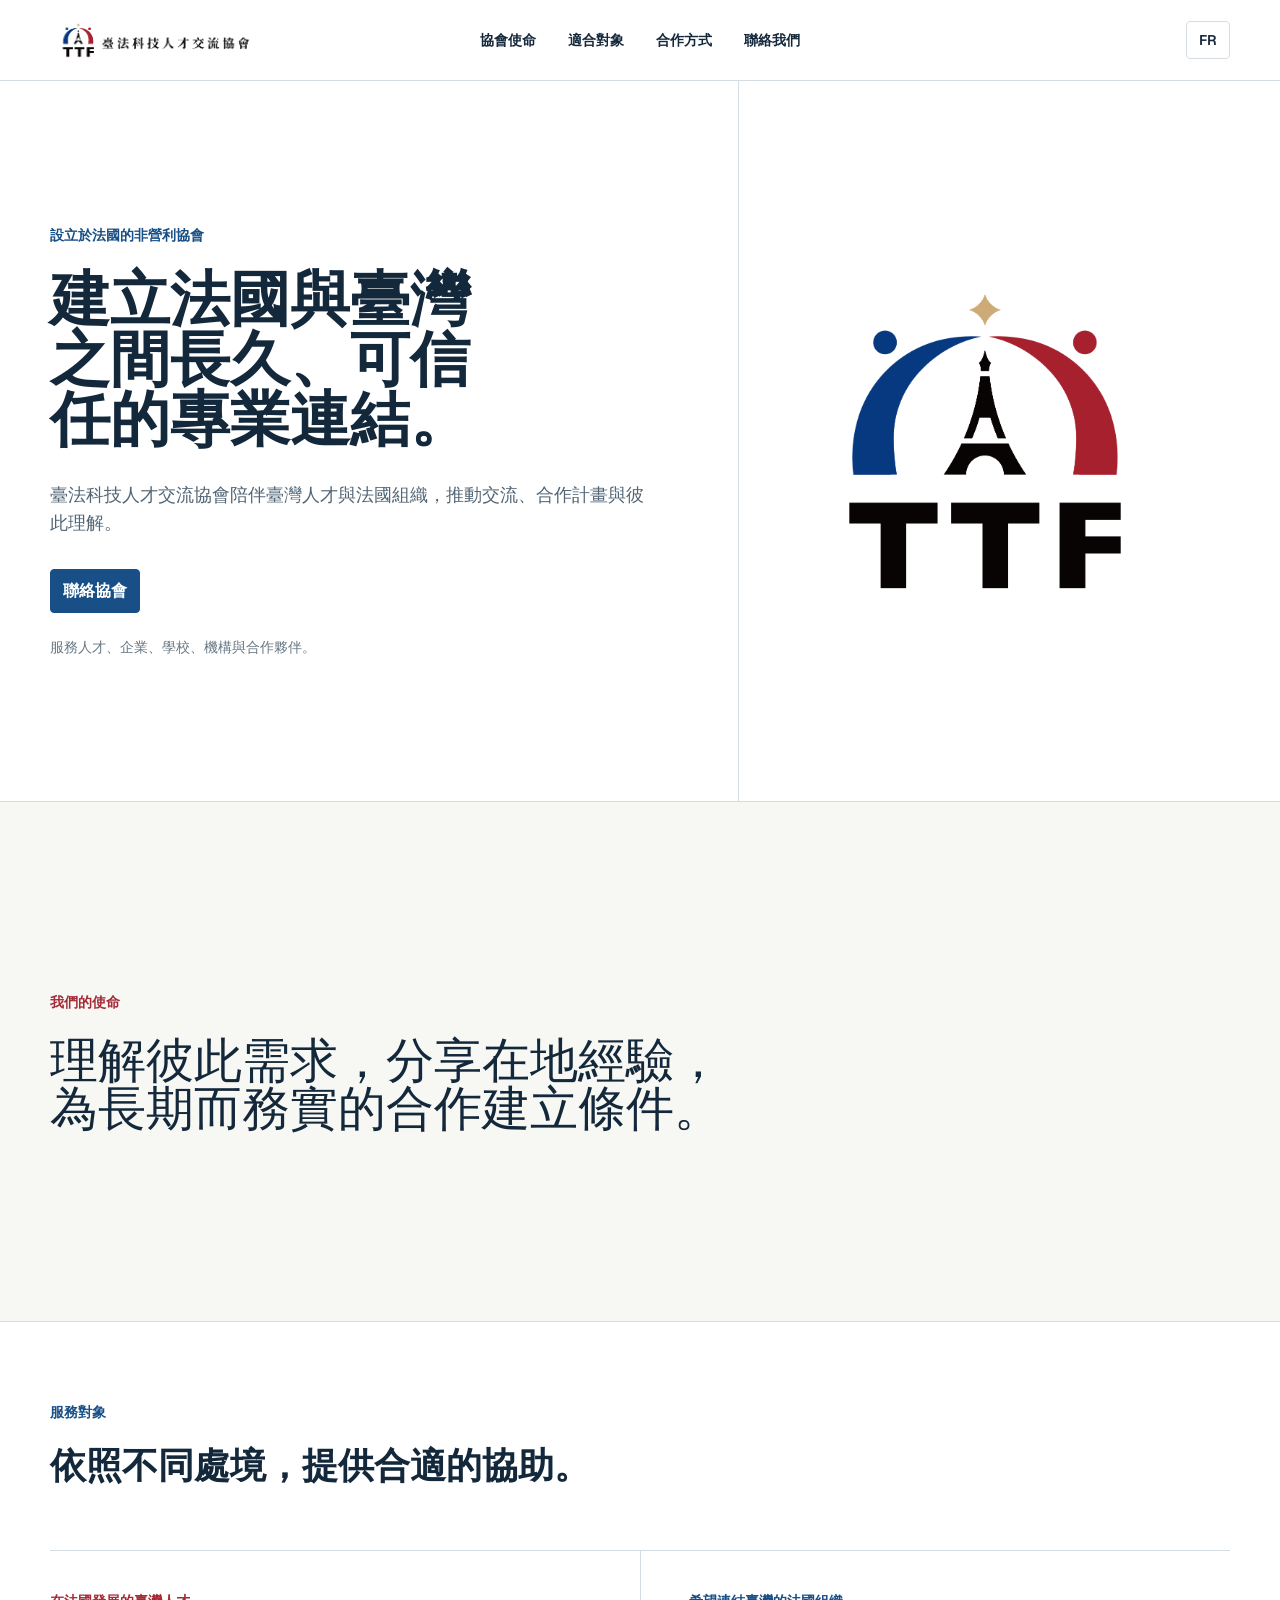
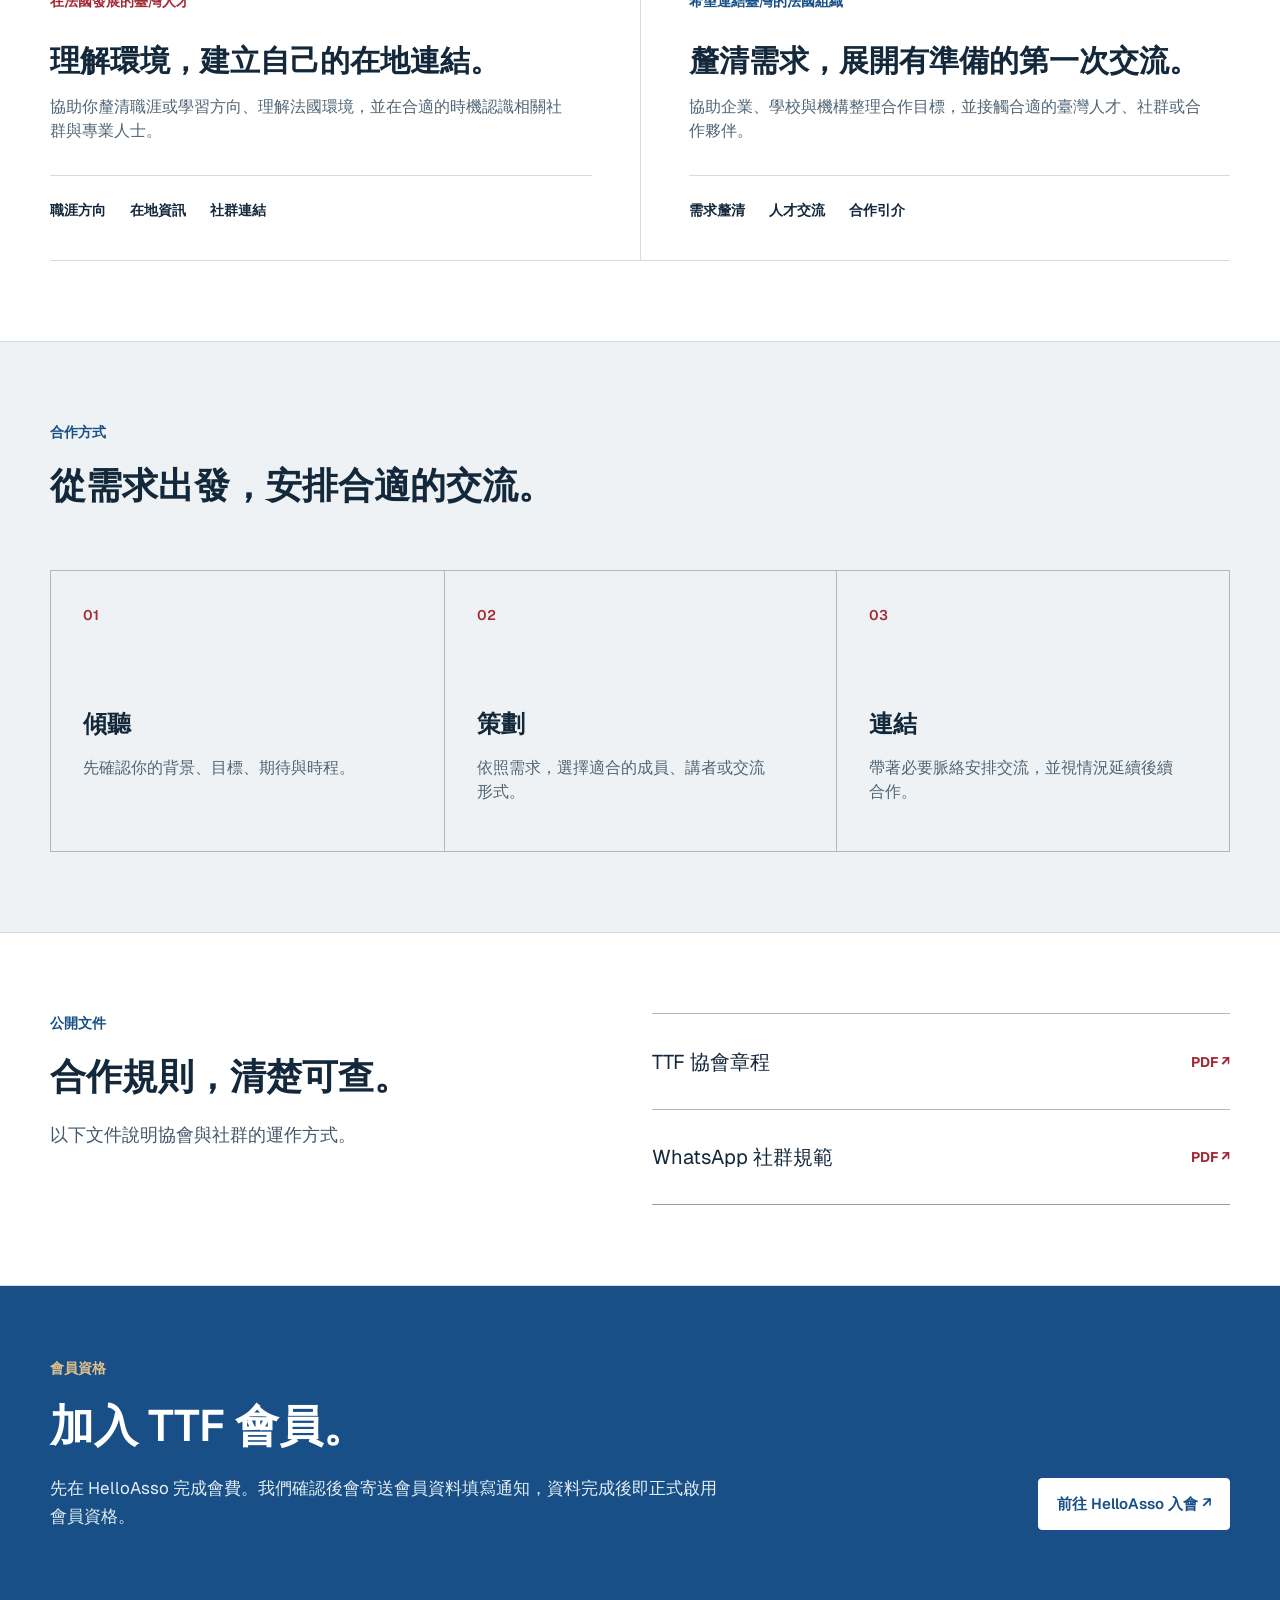
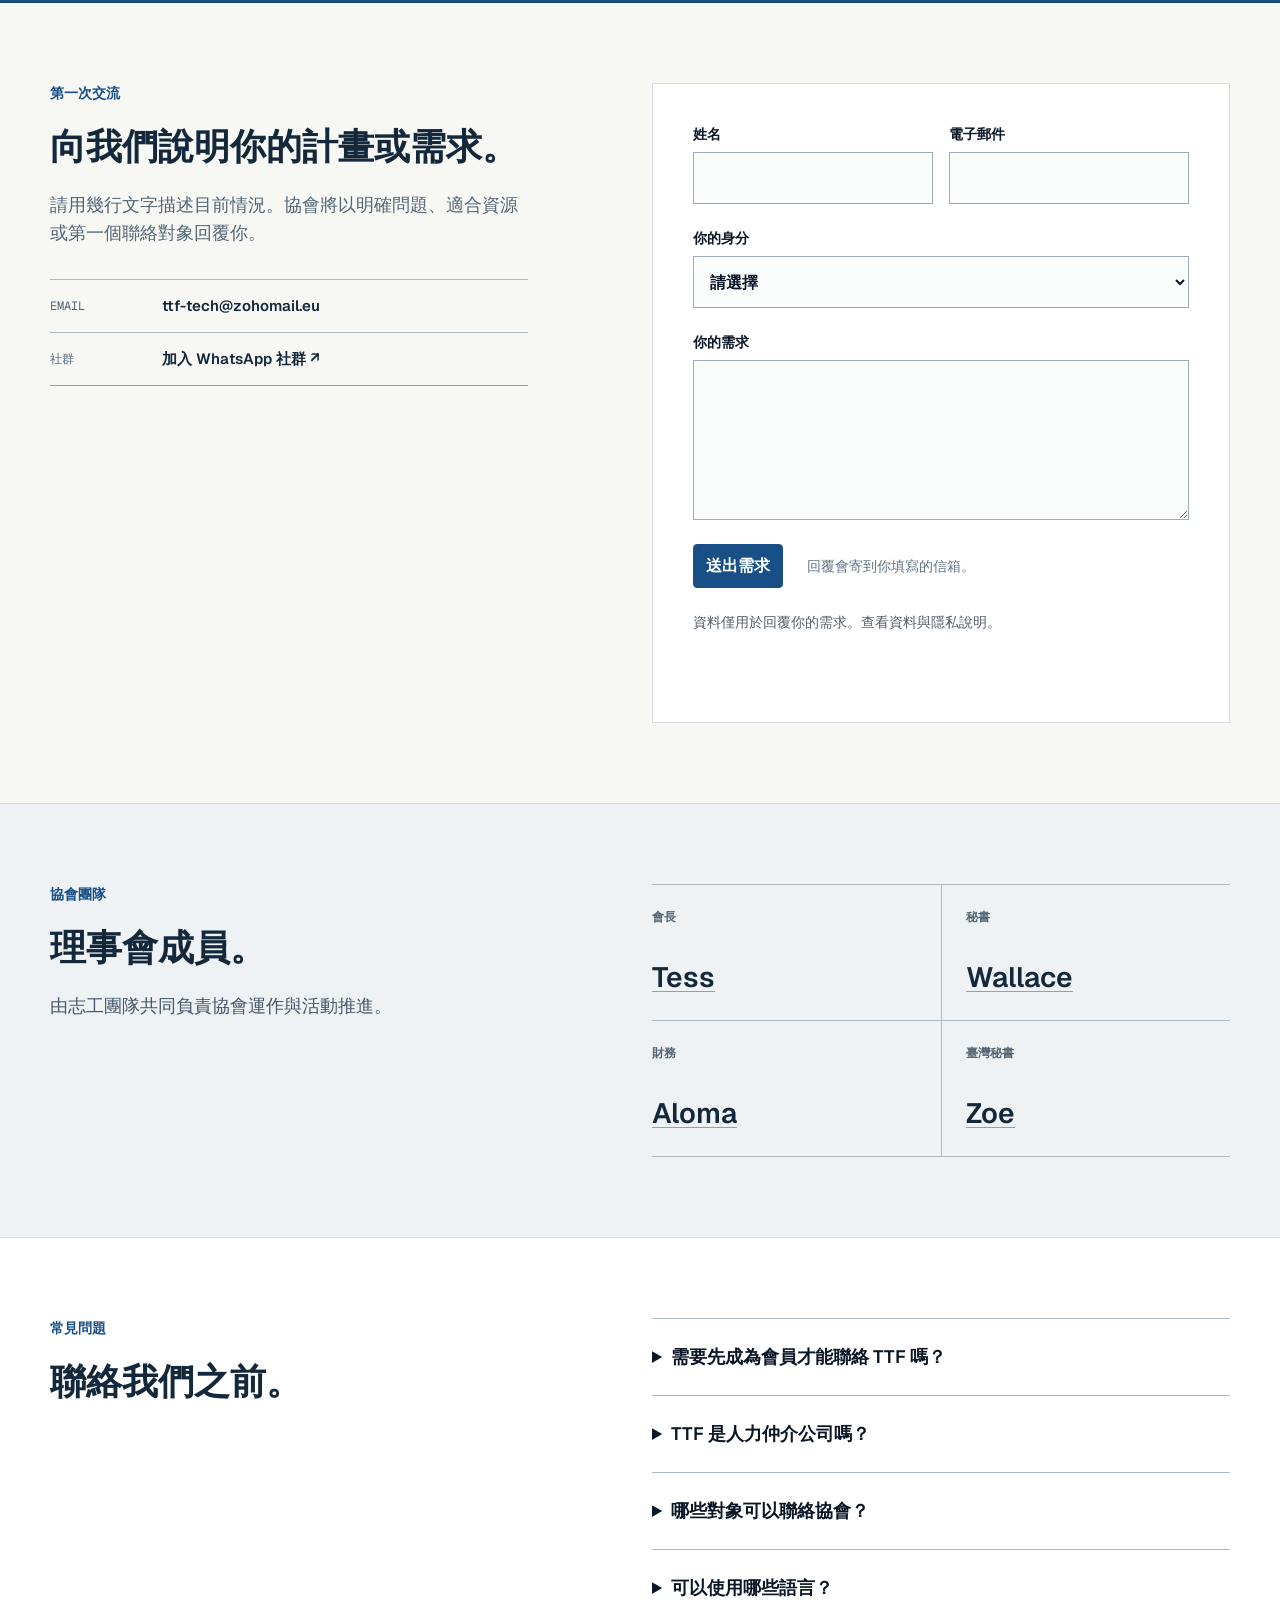
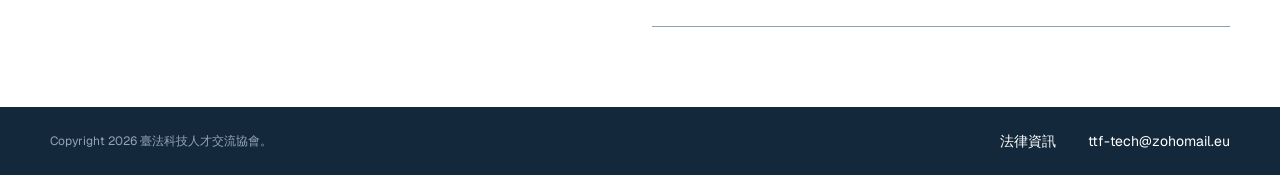
==== commit 86b26b1c: "Make Chinese the default site language" ====
--- a/index.html
+++ b/index.html
@@ -1,5 +1,5 @@
 <!DOCTYPE html>
-<html lang="fr" data-theme="new">
+<html lang="zh-Hant" data-theme="new">
   <head>
     <meta charset="UTF-8" />
     <!-- Google Analytics -->
@@ -13,22 +13,22 @@
     <meta name="viewport" content="width=device-width, initial-scale=1.0" />
     <script>document.documentElement.classList.add("js");</script>
     <link rel="icon" href="assets/favicon.ico?v=20260802" type="image/x-icon" />
-    <title>Talents taïwanais en France | Taiwan Tech France Association</title>
+    <title>連結臺灣人才與法國組織 | 臺法科技人才交流協會</title>
     <meta
       name="description"
-      content="TTF relie les talents taïwanais et les organisations françaises autour de besoins précis, de retours d’expérience et de coopérations concrètes."
+      content="臺法科技人才交流協會串連臺灣人才與法國組織，從明確需求出發，促成經驗交流與實際合作。"
     />
     <meta name="robots" content="index, follow" />
     <link rel="canonical" href="https://ttf-tech.github.io/branding-site/" />
     <meta property="og:type" content="website" />
-    <meta property="og:title" content="Taiwan Tech France Association" />
-    <meta property="og:description" content="Les bonnes personnes, au bon moment, des deux côtés." />
+    <meta property="og:title" content="臺法科技人才交流協會" />
+    <meta property="og:description" content="對的人，對的時機，連結法國與臺灣。" />
     <meta property="og:url" content="https://ttf-tech.github.io/branding-site/" />
     <meta property="og:image" content="https://ttf-tech.github.io/branding-site/assets/logo-mark.png" />
-    <meta property="og:locale" content="fr_FR" />
+    <meta property="og:locale" content="zh_TW" />
     <meta name="twitter:card" content="summary_large_image" />
-    <meta name="twitter:title" content="Taiwan Tech France Association" />
-    <meta name="twitter:description" content="Les bonnes personnes, au bon moment, des deux côtés." />
+    <meta name="twitter:title" content="臺法科技人才交流協會" />
+    <meta name="twitter:description" content="對的人，對的時機，連結法國與臺灣。" />
     <meta name="twitter:image" content="https://ttf-tech.github.io/branding-site/assets/logo-mark.png" />
     <link rel="preconnect" href="https://fonts.googleapis.com" />
     <link rel="preconnect" href="https://fonts.gstatic.com" crossorigin />
@@ -39,22 +39,22 @@
     <link rel="stylesheet" href="styles.css?v=20260804-19" />
   </head>
   <body>
-    <a class="skip-link" href="#main-content">Aller au contenu</a>
+    <a class="skip-link" href="#main-content">跳到主要內容</a>
 
     <header class="journal-header">
         <div class="container journal-nav-shell">
-          <a class="journal-brand" href="#accueil" aria-label="Taiwan Tech France Association, accueil">
-            <img src="assets/logo-en-horizontal.png" alt="Taiwan Tech France Association" />
+          <a class="journal-brand" href="#accueil" aria-label="臺法科技人才交流協會，回到首頁">
+            <img src="assets/logo-zh-horizontal.png" alt="臺法科技人才交流協會" />
           </a>
-          <nav id="journal-nav" class="journal-nav" aria-label="Navigation principale">
-            <a href="#reseau">Le réseau</a>
-            <a href="#publics-accompagnes">Pour vous</a>
-            <a href="#methode-association">Méthode</a>
-            <a href="#contact">Contact</a>
+          <nav id="journal-nav" class="journal-nav" aria-label="主要導覽">
+            <a href="#reseau">協會使命</a>
+            <a href="#publics-accompagnes">適合對象</a>
+            <a href="#methode-association">合作方式</a>
+            <a href="#contact">聯絡我們</a>
           </nav>
           <div class="journal-tools">
-            <a class="journal-language" href="zh.html" hreflang="zh-Hant" aria-label="Afficher le site en chinois traditionnel">中文</a>
-            <button class="journal-menu-toggle" type="button" aria-expanded="false" aria-controls="journal-nav" aria-label="Ouvrir le menu">
+            <a class="journal-language" href="fr.html" hreflang="fr" aria-label="切換到法文版">FR</a>
+            <button class="journal-menu-toggle" type="button" aria-expanded="false" aria-controls="journal-nav" aria-label="開啟選單">
               <span aria-hidden="true"></span><span aria-hidden="true"></span>
             </button>
           </div>
@@ -65,52 +65,42 @@
         <section id="accueil" class="journal-hero">
           <div class="container journal-hero-grid">
             <div class="journal-hero-copy journal-reveal">
-              <p class="journal-kicker">Réseau professionnel France–Taïwan</p>
-              <h1>Créer des liens professionnels durables entre la France et Taïwan.</h1>
-              <p class="journal-lead">
-                Taiwan Tech France Association accompagne les talents taïwanais et les organisations
-                françaises dans leurs échanges, leurs projets et leur compréhension mutuelle.
-              </p>
-              <a class="journal-primary" href="#contact">Contacter l’association</a>
-              <p class="journal-proof">Au service des talents, entreprises, écoles, institutions et partenaires.</p>
-            </div>
-            <div class="journal-hero-visual journal-reveal" aria-label="Symbole de Taiwan Tech France Association">
-              <div class="journal-axis"><span>France</span><span>Taïwan</span></div>
-              <div class="journal-symbol">
-                <img src="assets/logo-mark.png" alt="Symbole TTF, pont entre la France et Taïwan" />
-              </div>
-              <div class="journal-index" aria-hidden="true">
-                <span>Écouter</span><span>Orienter</span><span>Relier</span>
-              </div>
+              <p class="journal-kicker">設立於法國的非營利協會</p>
+              <h1>建立法國與臺灣之間長久、可信任的專業連結。</h1>
+              <p class="journal-lead">臺法科技人才交流協會陪伴臺灣人才與法國組織，推動交流、合作計畫與彼此理解。</p>
+              <a class="journal-primary" href="#contact">聯絡協會</a>
+              <p class="journal-proof">服務人才、企業、學校、機構與合作夥伴。</p>
+            </div>
+            <div class="journal-hero-visual journal-reveal" aria-label="臺法科技人才交流協會標誌">
+              <div class="journal-axis"><span>法國</span><span>臺灣</span></div>
+              <div class="journal-symbol"><img src="assets/logo-mark.png" alt="TTF 標誌，象徵法國與臺灣之間的橋梁" /></div>
+              <div class="journal-index" aria-hidden="true"><span>傾聽</span><span>引導</span><span>連結</span></div>
             </div>
           </div>
         </section>
 
         <section id="reseau" class="journal-manifesto">
           <div class="container">
-            <p class="journal-kicker">Notre mission</p>
-            <h2 class="tagline-reveal">Comprendre les besoins de chacun, partager l’expérience du terrain et créer les conditions d’une coopération durable.</h2>
+            <p class="journal-kicker">我們的使命</p>
+            <h2 class="tagline-reveal">理解彼此需求，分享在地經驗，為長期而務實的合作建立條件。</h2>
           </div>
         </section>
 
         <section id="publics-accompagnes" class="journal-pathways">
           <div class="container">
-            <div class="journal-section-heading journal-reveal">
-              <p class="journal-kicker">Nos publics</p>
-              <h2>Un accompagnement adapté à chaque situation.</h2>
-            </div>
+            <div class="journal-section-heading journal-reveal"><p class="journal-kicker">服務對象</p><h2>依照不同處境，提供合適的協助。</h2></div>
             <div class="journal-pathway-grid">
               <article class="journal-pathway journal-pathway-talent journal-reveal">
-                <p class="journal-pathway-label">Talents taïwanais en France</p>
-                <h3>Comprendre son environnement et construire son réseau.</h3>
-                <p>Nous vous aidons à préciser votre projet, à mieux lire le contexte français et à rencontrer les communautés ou professionnels pertinents.</p>
-                <ul><li>Projet professionnel</li><li>Repères locaux</li><li>Réseau</li></ul>
+                <p class="journal-pathway-label">在法國發展的臺灣人才</p>
+                <h3>理解環境，建立自己的在地連結。</h3>
+                <p>協助你釐清職涯或學習方向、理解法國環境，並在合適的時機認識相關社群與專業人士。</p>
+                <ul><li>職涯方向</li><li>在地資訊</li><li>社群連結</li></ul>
               </article>
               <article class="journal-pathway journal-pathway-organisation journal-reveal">
-                <p class="journal-pathway-label">Entreprises, écoles et institutions</p>
-                <h3>Préparer un échange avec l’écosystème taïwanais.</h3>
-                <p>Nous vous aidons à clarifier votre objectif et à identifier les talents, communautés ou partenaires adaptés à votre projet.</p>
-                <ul><li>Besoin</li><li>Talents</li><li>Partenariat</li></ul>
+                <p class="journal-pathway-label">希望連結臺灣的法國組織</p>
+                <h3>釐清需求，展開有準備的第一次交流。</h3>
+                <p>協助企業、學校與機構整理合作目標，並接觸合適的臺灣人才、社群或合作夥伴。</p>
+                <ul><li>需求釐清</li><li>人才交流</li><li>合作引介</li></ul>
               </article>
             </div>
           </div>
@@ -118,24 +108,21 @@
 
         <section id="methode-association" class="journal-process">
           <div class="container">
-            <div class="journal-process-title journal-reveal">
-              <p class="journal-kicker">Notre méthode</p>
-              <h2>Partir du besoin pour organiser le bon échange.</h2>
-            </div>
+            <div class="journal-process-title journal-reveal"><p class="journal-kicker">合作方式</p><h2>從需求出發，安排合適的交流。</h2></div>
             <ol class="journal-process-list">
-              <li class="journal-reveal"><span>01</span><h3>Écouter</h3><p>Nous clarifions votre contexte, votre objectif, vos attentes et votre calendrier.</p></li>
-              <li class="journal-reveal"><span>02</span><h3>Préparer</h3><p>Nous choisissons le membre, l’intervenant ou le format adapté au besoin.</p></li>
-              <li class="journal-reveal"><span>03</span><h3>Relier</h3><p>Nous organisons un échange contextualisé et facilitons la suite lorsqu’elle est utile.</p></li>
+              <li class="journal-reveal"><span>01</span><h3>傾聽</h3><p>先確認你的背景、目標、期待與時程。</p></li>
+              <li class="journal-reveal"><span>02</span><h3>策劃</h3><p>依照需求，選擇適合的成員、講者或交流形式。</p></li>
+              <li class="journal-reveal"><span>03</span><h3>連結</h3><p>帶著必要脈絡安排交流，並視情況延續後續合作。</p></li>
             </ol>
           </div>
         </section>
 
         <section class="journal-resources">
           <div class="container journal-resources-grid">
-            <div class="journal-section-heading journal-reveal"><p class="journal-kicker">Références</p><h2>Le cadre est public.</h2><p>Nos documents définissent le fonctionnement de l’association et de sa communauté.</p></div>
+            <div class="journal-section-heading journal-reveal"><p class="journal-kicker">公開文件</p><h2>合作規則，清楚可查。</h2><p>以下文件說明協會與社群的運作方式。</p></div>
             <div class="journal-document-list journal-reveal">
-              <a href="assets/TTF%20French%20Final%20Version.pdf" target="_blank" rel="noopener" type="application/pdf"><span>Statuts de l’association</span><strong>PDF ↗</strong></a>
-              <a href="assets/TTF%20Whtasapp%20French%20version.pdf" target="_blank" rel="noopener" type="application/pdf"><span>Règles du groupe WhatsApp</span><strong>PDF ↗</strong></a>
+              <a href="assets/20260730%20-%20TTF%20%E5%8D%94%E6%9C%83%E7%AB%A0%E7%A8%8B%20Final%20Version.pdf" target="_blank" rel="noopener" type="application/pdf"><span>TTF 協會章程</span><strong>PDF ↗</strong></a>
+              <a href="assets/20260730%20-%20TTF%20Whtasapp%20%E5%A4%A7%E7%BE%A4%20-%20%E7%AE%A1%E7%90%86%E5%8E%9F%E5%89%87%20Final%20version.pdf" target="_blank" rel="noopener" type="application/pdf"><span>WhatsApp 社群規範</span><strong>PDF ↗</strong></a>
             </div>
           </div>
         </section>
@@ -144,36 +131,36 @@
         <section class="journal-membership">
           <div class="container journal-membership-grid">
             <div class="journal-reveal journal-membership-copy">
-              <p class="journal-kicker">Adhésion</p>
-              <h2>Devenir membre de TTF.</h2>
-              <p>Réglez votre cotisation sur HelloAsso. Après confirmation, vous recevrez une invitation pour compléter votre profil membre.</p>
-            </div>
-            <a class="journal-membership-action journal-reveal" href="https://www.helloasso.com/beta/associations/taiwan-tech-france-association/adhesions/adhesion-officielle-taiwan-tech-france-association" target="_blank" rel="noopener">Adhérer sur HelloAsso ↗</a>
+              <p class="journal-kicker">會員資格</p>
+              <h2>加入 TTF 會員。</h2>
+              <p>先在 HelloAsso 完成會費。我們確認後會寄送會員資料填寫通知，資料完成後即正式啟用會員資格。</p>
+            </div>
+            <a class="journal-membership-action journal-reveal" href="https://www.helloasso.com/beta/associations/taiwan-tech-france-association/adhesions/adhesion-officielle-taiwan-tech-france-association" target="_blank" rel="noopener">前往 HelloAsso 入會 ↗</a>
           </div>
         </section>
 
         <section id="contact" class="journal-contact">
           <div class="container journal-contact-grid">
             <div class="journal-contact-copy journal-reveal">
-              <p class="journal-kicker">Premier échange</p>
-              <h2>Présentez votre projet ou votre besoin.</h2>
-              <p>Décrivez votre situation en quelques lignes. L’association vous répondra avec une question précise, une ressource ou un premier contact adapté.</p>
-              <div class="journal-contact-channels" aria-label="Moyens de contact">
+              <p class="journal-kicker">第一次交流</p>
+              <h2>向我們說明你的計畫或需求。</h2>
+              <p>請用幾行文字描述目前情況。協會將以明確問題、適合資源或第一個聯絡對象回覆你。</p>
+              <div class="journal-contact-channels" aria-label="聯絡管道">
                 <a href="mailto:ttf-tech@zohomail.eu"><span>Email</span><strong>ttf-tech@zohomail.eu</strong></a>
-                <a href="https://chat.whatsapp.com/KHbrXiHLP9D5GdN6rgqlxy" target="_blank" rel="noopener"><span>Communauté</span><strong>Rejoindre sur WhatsApp ↗</strong></a>
+                <a href="https://chat.whatsapp.com/KHbrXiHLP9D5GdN6rgqlxy" target="_blank" rel="noopener"><span>社群</span><strong>加入 WhatsApp 社群 ↗</strong></a>
               </div>
             </div>
             <form class="journal-form" action="https://formspree.io/f/meeyyoko" method="POST">
-              <input type="hidden" name="_subject" value="Nouvelle demande depuis le site TTF" />
-              <input type="hidden" name="language" value="fr" />
+              <input type="hidden" name="_subject" value="TTF 網站需求" />
+              <input type="hidden" name="language" value="zh-Hant" />
               <div class="journal-form-row">
-                <label>Nom<input type="text" name="name" autocomplete="name" required /></label>
-                <label>Email<input type="email" name="email" autocomplete="email" required /></label>
+                <label>姓名<input type="text" name="name" autocomplete="name" required /></label>
+                <label>電子郵件<input type="email" name="email" autocomplete="email" required /></label>
               </div>
-              <label>Vous êtes<select name="audience" required><option value="">Choisir</option><option value="talent">Talent</option><option value="organization">Entreprise / organisation</option><option value="other">Autre</option></select></label>
-              <label>Votre besoin<textarea name="message" rows="5" required></textarea></label>
-              <div class="journal-form-actions"><button class="journal-primary" type="submit" data-idle-label="Envoyer la demande" data-sending-label="Envoi en cours…">Envoyer la demande</button><p>Réponse envoyée à l’adresse indiquée.</p></div>
-              <p class="form-note">Les données servent uniquement à répondre à votre demande. <a href="mentions-legales.html#donnees">Voir les informations sur les données personnelles.</a></p>
+              <label>你的身分<select name="audience" required><option value="">請選擇</option><option value="talent">人才</option><option value="organization">企業／組織</option><option value="other">其他</option></select></label>
+              <label>你的需求<textarea name="message" rows="5" required></textarea></label>
+              <div class="journal-form-actions"><button class="journal-primary" type="submit" data-idle-label="送出需求" data-sending-label="傳送中…">送出需求</button><p>回覆會寄到你填寫的信箱。</p></div>
+              <p class="form-note">資料僅用於回覆你的需求。<a href="mentions-legales-zh.html#donnees">查看資料與隱私說明。</a></p>
               <p class="form-feedback" role="status" aria-live="polite" aria-atomic="true"></p>
             </form>
           </div>
@@ -182,27 +169,27 @@
         <section class="journal-bureau">
           <div class="container journal-bureau-grid">
             <div class="journal-section-heading journal-reveal">
-              <p class="journal-kicker">Gouvernance</p>
-              <h2>Le bureau de l’association.</h2>
-              <p>Une équipe bénévole assure le fonctionnement et le suivi des activités.</p>
+              <p class="journal-kicker">協會團隊</p>
+              <h2>理事會成員。</h2>
+              <p>由志工團隊共同負責協會運作與活動推進。</p>
             </div>
             <dl class="journal-bureau-list journal-reveal">
-              <div><dt>Présidence</dt><dd><a href="https://www.linkedin.com/in/yating-h-a9b1a221/" target="_blank" rel="noopener noreferrer">Tess</a></dd></div>
-              <div><dt>Secrétariat</dt><dd><a href="https://www.linkedin.com/in/wallace-lin-7704039b/?locale=en" target="_blank" rel="noopener noreferrer">Wallace</a></dd></div>
-              <div><dt>Trésorerie</dt><dd><a href="https://www.linkedin.com/in/hsucheng-huang/" target="_blank" rel="noopener noreferrer">Aloma</a></dd></div>
-              <div><dt>Secrétariat à Taïwan</dt><dd><a href="https://www.linkedin.com/in/wanchi-zoe-tsai/" target="_blank" rel="noopener noreferrer">Zoe</a></dd></div>
+              <div><dt>會長</dt><dd><a href="https://www.linkedin.com/in/yating-h-a9b1a221/" target="_blank" rel="noopener noreferrer">Tess</a></dd></div>
+              <div><dt>秘書</dt><dd><a href="https://www.linkedin.com/in/wallace-lin-7704039b/?locale=en" target="_blank" rel="noopener noreferrer">Wallace</a></dd></div>
+              <div><dt>財務</dt><dd><a href="https://www.linkedin.com/in/hsucheng-huang/" target="_blank" rel="noopener noreferrer">Aloma</a></dd></div>
+              <div><dt>臺灣秘書</dt><dd><a href="https://www.linkedin.com/in/wanchi-zoe-tsai/" target="_blank" rel="noopener noreferrer">Zoe</a></dd></div>
             </dl>
           </div>
         </section>
 
         <section class="journal-faq">
           <div class="container journal-faq-grid">
-            <div class="journal-section-heading"><p class="journal-kicker">Questions fréquentes</p><h2>Avant d’écrire.</h2></div>
+            <div class="journal-section-heading"><p class="journal-kicker">常見問題</p><h2>聯絡我們之前。</h2></div>
             <div>
-              <details><summary>Faut-il être membre pour contacter TTF ?</summary><p>Non. Présentez votre besoin et nous vous indiquerons la suite la plus adaptée.</p></details>
-              <details><summary>TTF est-elle une agence de recrutement ?</summary><p>Non. L’association facilite l’orientation, les échanges et les premières introductions.</p></details>
-              <details><summary>Quels profils peuvent écrire ?</summary><p>Étudiants, diplômés, professionnels, entreprises, écoles, institutions et partenaires peuvent nous contacter.</p></details>
-              <details><summary>Dans quelle langue peut-on échanger ?</summary><p>Vous pouvez nous écrire en français, en chinois traditionnel ou en anglais.</p></details>
+              <details><summary>需要先成為會員才能聯絡 TTF 嗎？</summary><p>不需要。先說明需求，我們會告訴你最合適的下一步。</p></details>
+              <details><summary>TTF 是人力仲介公司嗎？</summary><p>不是。協會主要協助方向判斷、經驗交流與初步引介。</p></details>
+              <details><summary>哪些對象可以聯絡協會？</summary><p>學生、畢業生、專業人士、企業、學校、機構與合作夥伴都可以來信。</p></details>
+              <details><summary>可以使用哪些語言？</summary><p>你可以使用繁體中文、法文或英文與我們聯絡。</p></details>
             </div>
           </div>
         </section>
@@ -210,10 +197,10 @@
 
       <footer class="journal-footer">
         <div class="container journal-footer-row">
-          <p class="journal-copyright">Copyright <span data-current-year></span> Taiwan Tech France Association.</p>
-          <nav class="journal-footer-links" aria-label="Liens de pied de page">
-            <a href="mentions-legales.html">Mentions légales</a>
-          <a href="mailto:ttf-tech@zohomail.eu">ttf-tech@zohomail.eu</a>
+          <p class="journal-copyright">Copyright <span data-current-year></span> 臺法科技人才交流協會。</p>
+          <nav class="journal-footer-links" aria-label="頁尾連結">
+            <a href="mentions-legales-zh.html">法律資訊</a>
+            <a href="mailto:ttf-tech@zohomail.eu">ttf-tech@zohomail.eu</a>
           </nav>
         </div>
       </footer>
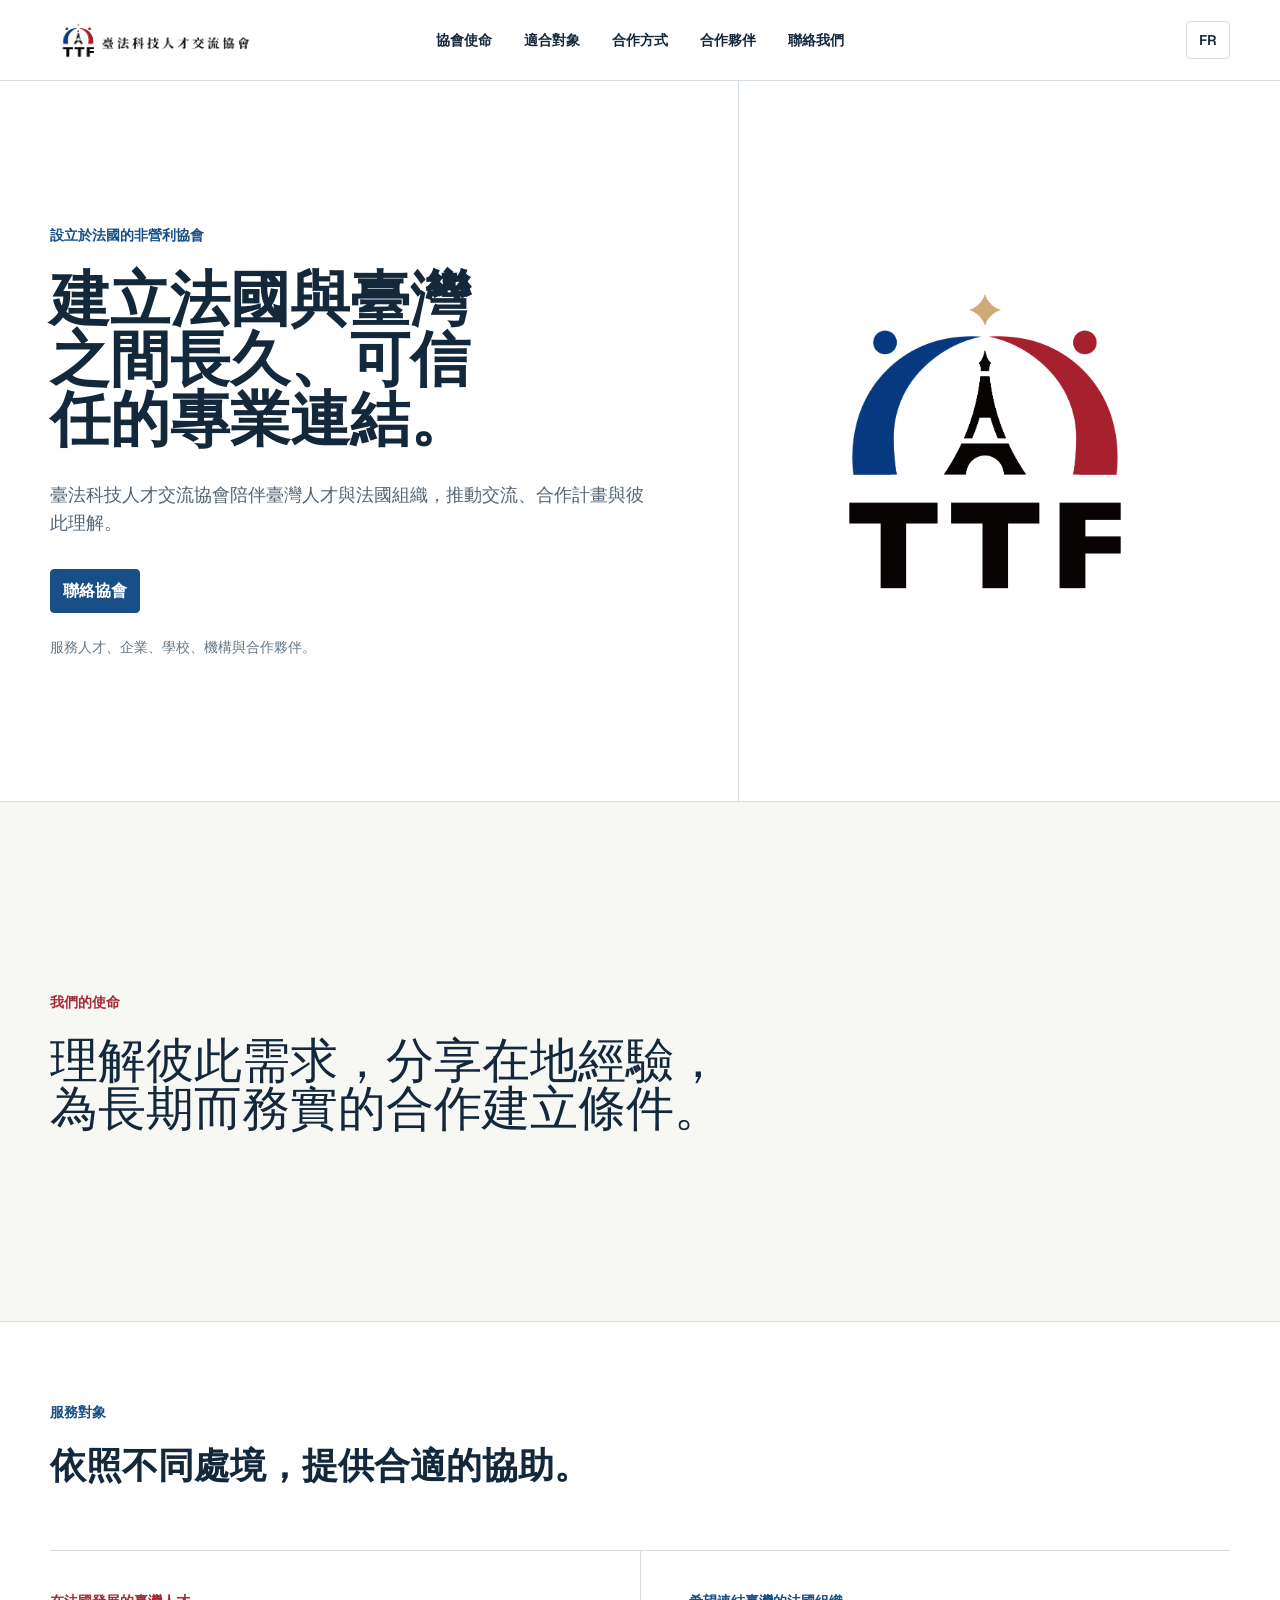
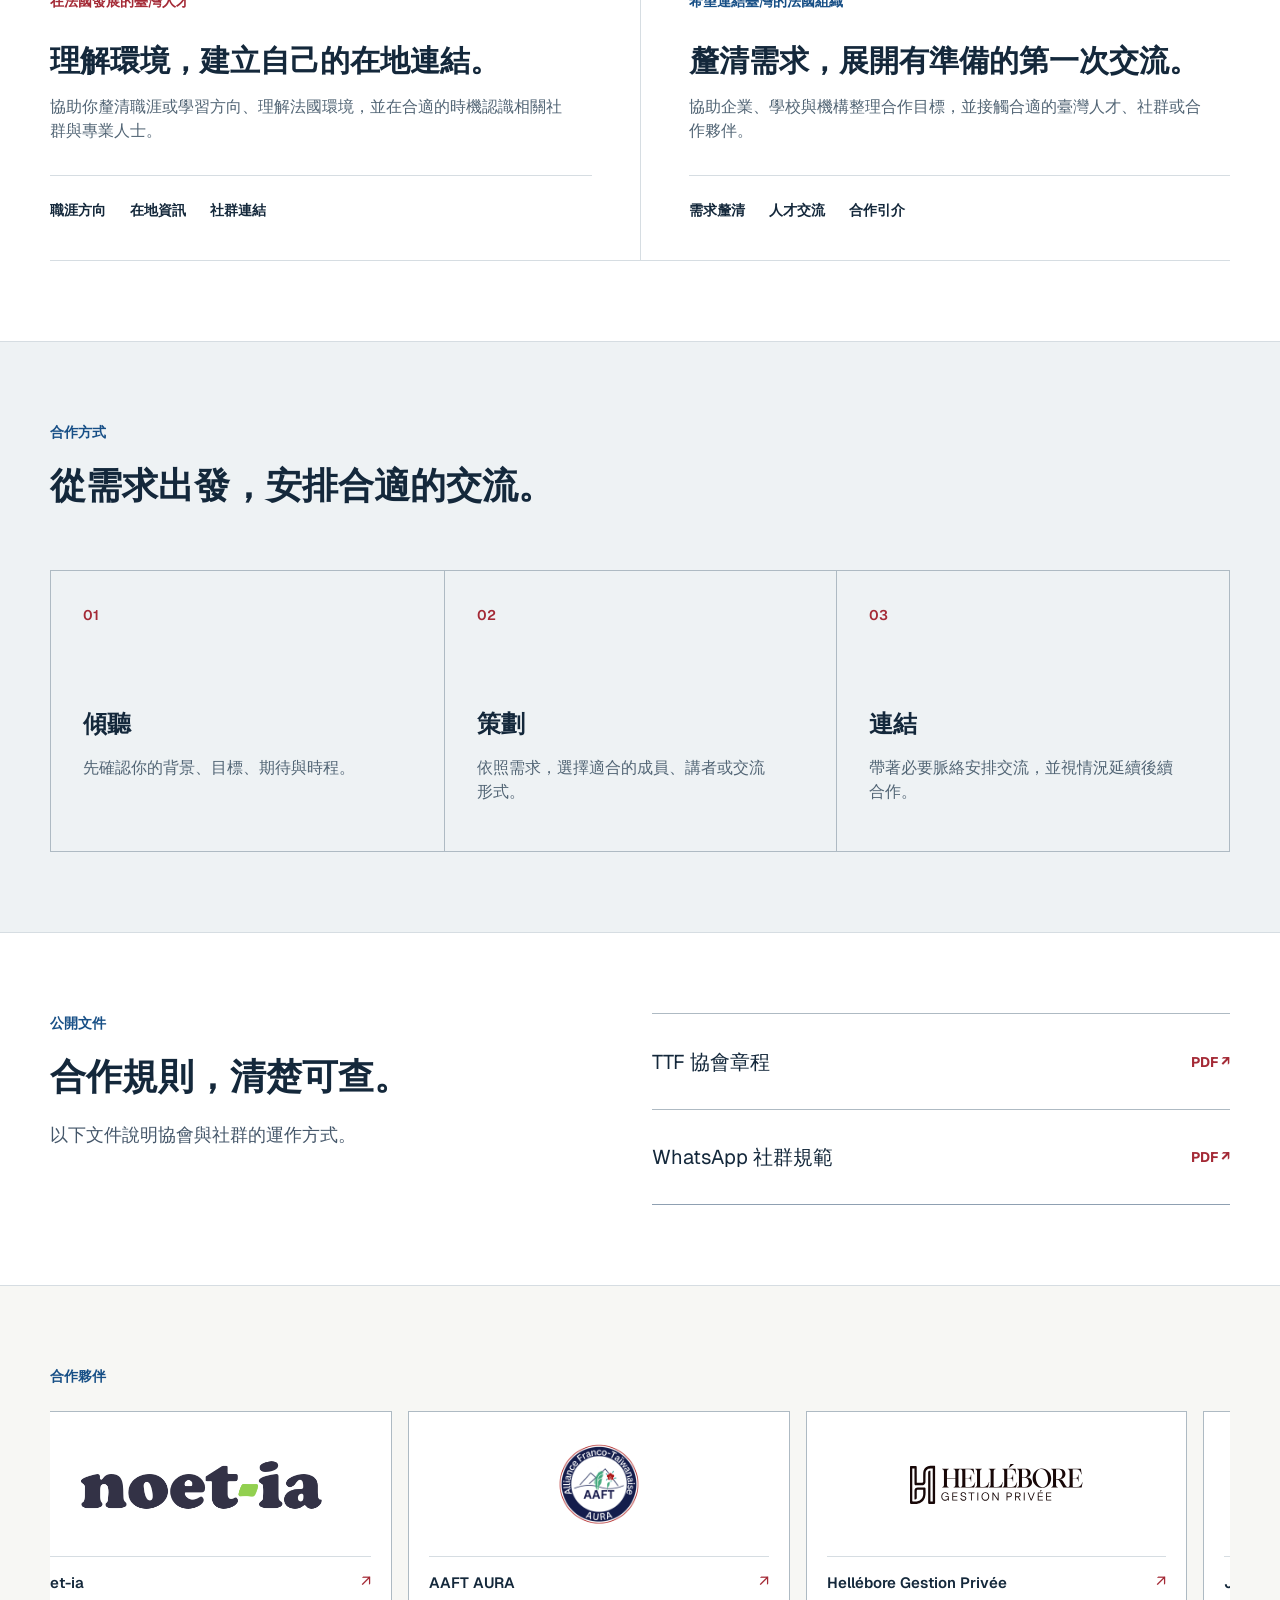
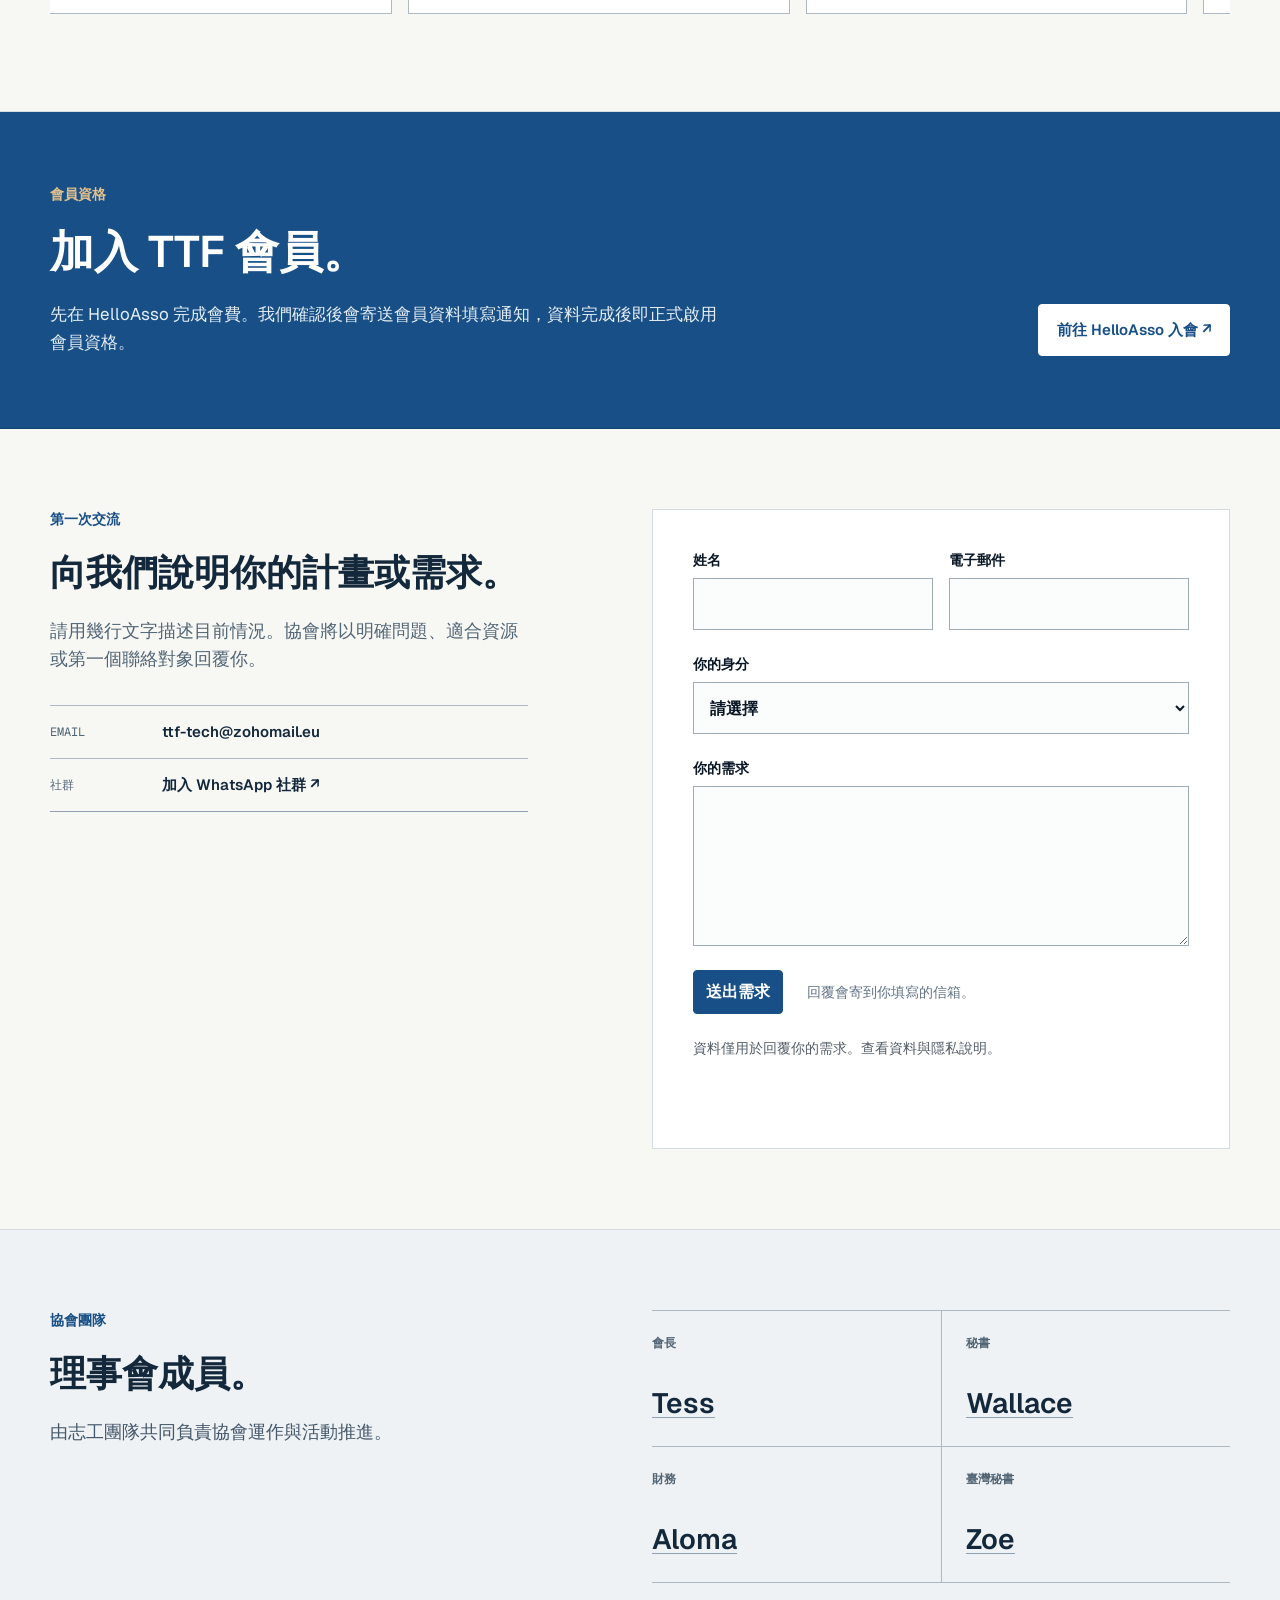
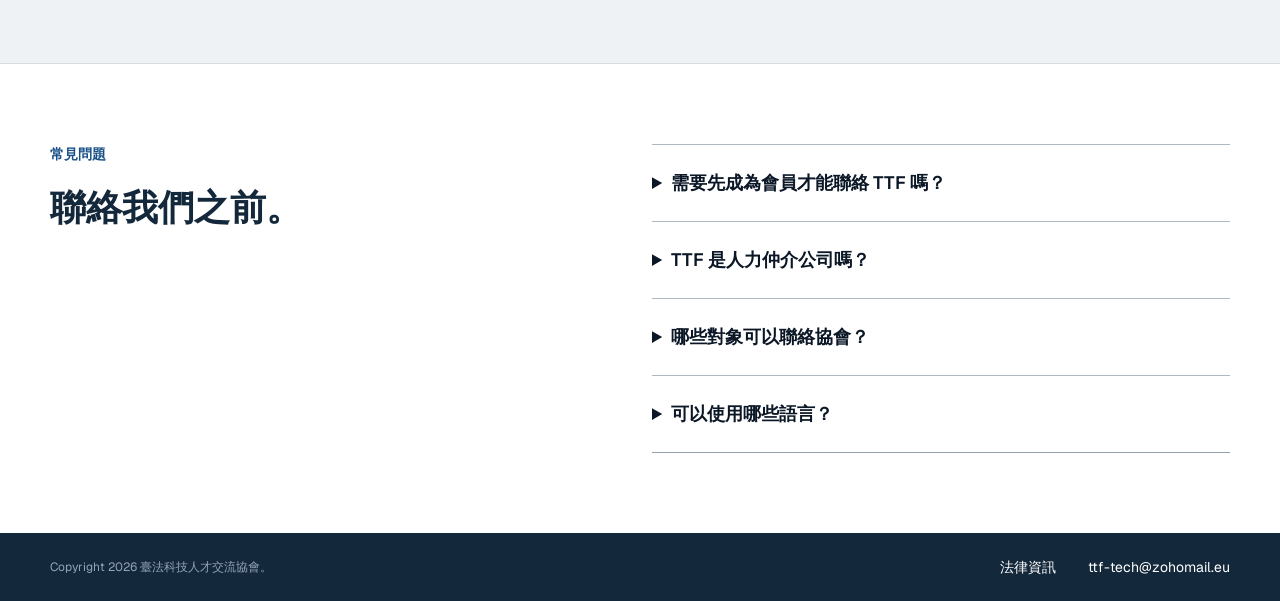
==== commit 0f798591: "Add infinite partner carousel" ====
--- a/index.html
+++ b/index.html
@@ -36,7 +36,7 @@
       href="https://fonts.googleapis.com/css2?family=Geist:wght@400..600&family=Geist+Mono:wght@400..600&display=swap"
       rel="stylesheet"
     />
-    <link rel="stylesheet" href="styles.css?v=20260804-19" />
+    <link rel="stylesheet" href="styles.css?v=20260903-5" />
   </head>
   <body>
     <a class="skip-link" href="#main-content">跳到主要內容</a>
@@ -50,6 +50,7 @@
             <a href="#reseau">協會使命</a>
             <a href="#publics-accompagnes">適合對象</a>
             <a href="#methode-association">合作方式</a>
+            <a href="#partenaires">合作夥伴</a>
             <a href="#contact">聯絡我們</a>
           </nav>
           <div class="journal-tools">
@@ -127,6 +128,56 @@
           </div>
         </section>
 
+        <section id="partenaires" class="journal-partners" aria-labelledby="partners-title">
+          <div class="container">
+            <div class="journal-partners-heading journal-reveal">
+              <p id="partners-title" class="journal-kicker">合作夥伴</p>
+            </div>
+            <div class="journal-partners-carousel">
+              <div id="partners-carousel" class="journal-partners-viewport" data-partners-carousel tabindex="0" aria-label="合作夥伴列表">
+              <ul class="journal-partners-track">
+                <li class="journal-partner-card">
+                  <a class="journal-partner-link" href="https://noet-ia.com/" target="_blank" rel="noopener noreferrer" aria-label="造訪 noet-ia 官方網站">
+                    <span class="journal-partner-mark"><img class="journal-partner-logo" src="assets/partners/noet-logo-2.png" alt="noet-ia logo" loading="lazy" decoding="async" /></span>
+                    <span class="journal-partner-footer"><span class="journal-partner-name">noet-ia</span><span class="journal-partner-arrow" aria-hidden="true">↗</span></span>
+                  </a>
+                </li>
+                <li class="journal-partner-card">
+                  <a class="journal-partner-link" href="https://www.aaft-aura.org/" target="_blank" rel="noopener noreferrer" aria-label="造訪 AAFT AURA 官方網站">
+                    <span class="journal-partner-mark"><img class="journal-partner-logo journal-partner-logo--square" src="assets/partners/aaft-logo-light.png" alt="AAFT AURA logo" loading="lazy" decoding="async" /></span>
+                    <span class="journal-partner-footer"><span class="journal-partner-name">AAFT AURA</span><span class="journal-partner-arrow" aria-hidden="true">↗</span></span>
+                  </a>
+                </li>
+                <li class="journal-partner-card">
+                  <a class="journal-partner-link" href="https://helleboregestionprivee.fr/" target="_blank" rel="noopener noreferrer" aria-label="造訪 Hellébore Gestion Privée 官方網站">
+                    <span class="journal-partner-mark"><img class="journal-partner-logo" src="assets/partners/hellebore-logo.svg" alt="Hellébore Gestion Privée logo" loading="lazy" decoding="async" /></span>
+                    <span class="journal-partner-footer"><span class="journal-partner-name">Hellébore Gestion Privée</span><span class="journal-partner-arrow" aria-hidden="true">↗</span></span>
+                  </a>
+                </li>
+                <li class="journal-partner-card">
+                  <a class="journal-partner-link" href="https://www.join-jump.com/" target="_blank" rel="noopener noreferrer" aria-label="造訪 Jump 官方網站">
+                    <span class="journal-partner-mark"><img class="journal-partner-logo" src="assets/partners/jump-logo.svg" alt="Jump logo" loading="lazy" decoding="async" /></span>
+                    <span class="journal-partner-footer"><span class="journal-partner-name">Jump</span><span class="journal-partner-arrow" aria-hidden="true">↗</span></span>
+                  </a>
+                </li>
+                <li class="journal-partner-card">
+                  <a class="journal-partner-link" href="https://www.proxiel.com/" target="_blank" rel="noopener noreferrer" aria-label="造訪 Proxiel 官方網站">
+                    <span class="journal-partner-mark"><img class="journal-partner-logo" src="assets/partners/proxiel-logo.png" alt="Proxiel logo" loading="lazy" decoding="async" /></span>
+                    <span class="journal-partner-footer"><span class="journal-partner-name">Proxiel</span><span class="journal-partner-arrow" aria-hidden="true">↗</span></span>
+                  </a>
+                </li>
+                <li class="journal-partner-card">
+                  <a class="journal-partner-link" href="https://www.ubune.network/" target="_blank" rel="noopener noreferrer" aria-label="造訪 ubune network 官方網站">
+                    <span class="journal-partner-mark"><img class="journal-partner-logo journal-partner-logo--square" src="assets/partners/ubune-logo.svg" alt="ubune network logo" loading="lazy" decoding="async" /></span>
+                    <span class="journal-partner-footer"><span class="journal-partner-name">ubune network</span><span class="journal-partner-arrow" aria-hidden="true">↗</span></span>
+                  </a>
+                </li>
+              </ul>
+              </div>
+            </div>
+          </div>
+        </section>
+
         <span class="journal-membership-marker" aria-hidden="true"></span>
         <section class="journal-membership">
           <div class="container journal-membership-grid">
@@ -204,6 +255,6 @@
           </nav>
         </div>
       </footer>
-    <script src="script.js?v=20260804-10"></script>
+    <script src="script.js?v=20260903-5"></script>
   </body>
 </html>
--- a/styles.css
+++ b/styles.css
@@ -3914,3 +3914,183 @@
     gap: 8px;
   }
 }
+
+/* Partner carousel. */
+html[data-theme="new"] .journal-partners {
+  border-bottom: 1px solid var(--institution-line);
+  background: var(--institution-paper);
+  padding: 80px 0;
+}
+
+html[data-theme="new"] .journal-partners-heading {
+  max-width: 680px;
+  margin-bottom: 24px;
+}
+
+html[data-theme="new"] .journal-partners-carousel {
+  position: relative;
+}
+
+html[data-theme="new"] .journal-partners-viewport {
+  overflow-x: auto;
+  overscroll-behavior-x: contain;
+  -ms-overflow-style: none;
+  scrollbar-width: none;
+  padding: 0 1px 16px;
+  cursor: grab;
+  touch-action: pan-x pan-y;
+  user-select: none;
+  -webkit-user-select: none;
+  -webkit-overflow-scrolling: touch;
+}
+
+html[data-theme="new"] .journal-partners-viewport::-webkit-scrollbar {
+  display: none;
+  width: 0;
+  height: 0;
+}
+
+html[data-theme="new"] .journal-partners-viewport.is-dragging {
+  cursor: grabbing;
+}
+
+html[data-theme="new"] .journal-partners-carousel.is-dragging {
+  cursor: grabbing;
+}
+
+html[data-theme="new"] .journal-partners-track {
+  display: flex;
+  align-items: stretch;
+  gap: 16px;
+  margin: 0;
+  padding: 1px;
+  list-style: none;
+}
+
+html[data-theme="new"] .journal-partner-card {
+  display: flex;
+  flex: 0 0 calc((100% - 32px) / 3);
+  min-width: 0;
+}
+
+html[data-theme="new"] .journal-partner-link {
+  display: grid;
+  flex: 1 1 auto;
+  grid-template-rows: minmax(96px, 1fr) auto;
+  width: 100%;
+  gap: 20px;
+  min-height: 188px;
+  border: 1px solid #aebac3;
+  background: #ffffff;
+  color: var(--institution-ink);
+  padding: 20px;
+  cursor: grab;
+  text-decoration: none;
+  -webkit-user-drag: none;
+  transition: border-color 180ms ease, box-shadow 180ms ease, transform 180ms ease;
+}
+
+html[data-theme="new"] .journal-partners-viewport.is-dragging .journal-partner-link {
+  cursor: grabbing;
+}
+
+html[data-theme="new"] .journal-partner-link:hover {
+  border-color: var(--institution-blue);
+  box-shadow: 0 10px 24px rgba(20, 40, 59, 0.08);
+  transform: translateY(-3px);
+}
+
+html[data-theme="new"] .journal-partner-mark {
+  display: grid;
+  place-items: center;
+  min-height: 96px;
+  padding: 8px;
+}
+
+html[data-theme="new"] .journal-partner-logo {
+  display: block;
+  width: auto;
+  max-width: 88%;
+  max-height: 72px;
+  object-fit: contain;
+  pointer-events: none;
+  -webkit-user-drag: none;
+}
+
+html[data-theme="new"] .journal-partner-logo--square {
+  width: 88px;
+  height: 88px;
+  max-width: 100%;
+  max-height: 88px;
+}
+
+html[data-theme="new"] .journal-partner-footer {
+  display: flex;
+  align-items: center;
+  justify-content: space-between;
+  gap: 12px;
+  border-top: 1px solid var(--institution-line);
+  padding-top: 16px;
+}
+
+html[data-theme="new"] .journal-partner-name {
+  min-width: 0;
+  overflow-wrap: anywhere;
+  color: var(--institution-ink);
+  font-size: 0.9375rem;
+  line-height: 1.25rem;
+  font-weight: 600;
+}
+
+html[data-theme="new"] .journal-partner-arrow {
+  flex: 0 0 auto;
+  color: var(--institution-red);
+  font-size: 1rem;
+  line-height: 1;
+}
+
+html[data-theme="new"] .journal-partner-link:focus-visible {
+  outline: 3px solid var(--institution-gold);
+  outline-offset: -4px;
+}
+
+@media (max-width: 900px) {
+  html[data-theme="new"] .journal-partners {
+    padding: 64px 0;
+  }
+
+  html[data-theme="new"] .journal-partner-card {
+    flex-basis: calc((100% - 16px) / 2);
+  }
+}
+
+@media (max-width: 640px) {
+  html[data-theme="new"] .journal-partners-track {
+    gap: 12px;
+  }
+
+  html[data-theme="new"] .journal-partner-card {
+    flex-basis: min(82vw, 280px);
+  }
+
+  html[data-theme="new"] .journal-partner-link {
+    min-height: 176px;
+    padding: 16px;
+  }
+
+  html[data-theme="new"] .journal-partner-logo {
+    max-height: 64px;
+  }
+
+  html[data-theme="new"] .journal-partner-logo--square {
+    width: 72px;
+    height: 72px;
+    max-height: 72px;
+  }
+}
+
+@media (prefers-reduced-motion: reduce) {
+  html[data-theme="new"] .journal-partner-link {
+    transition: none;
+  }
+}
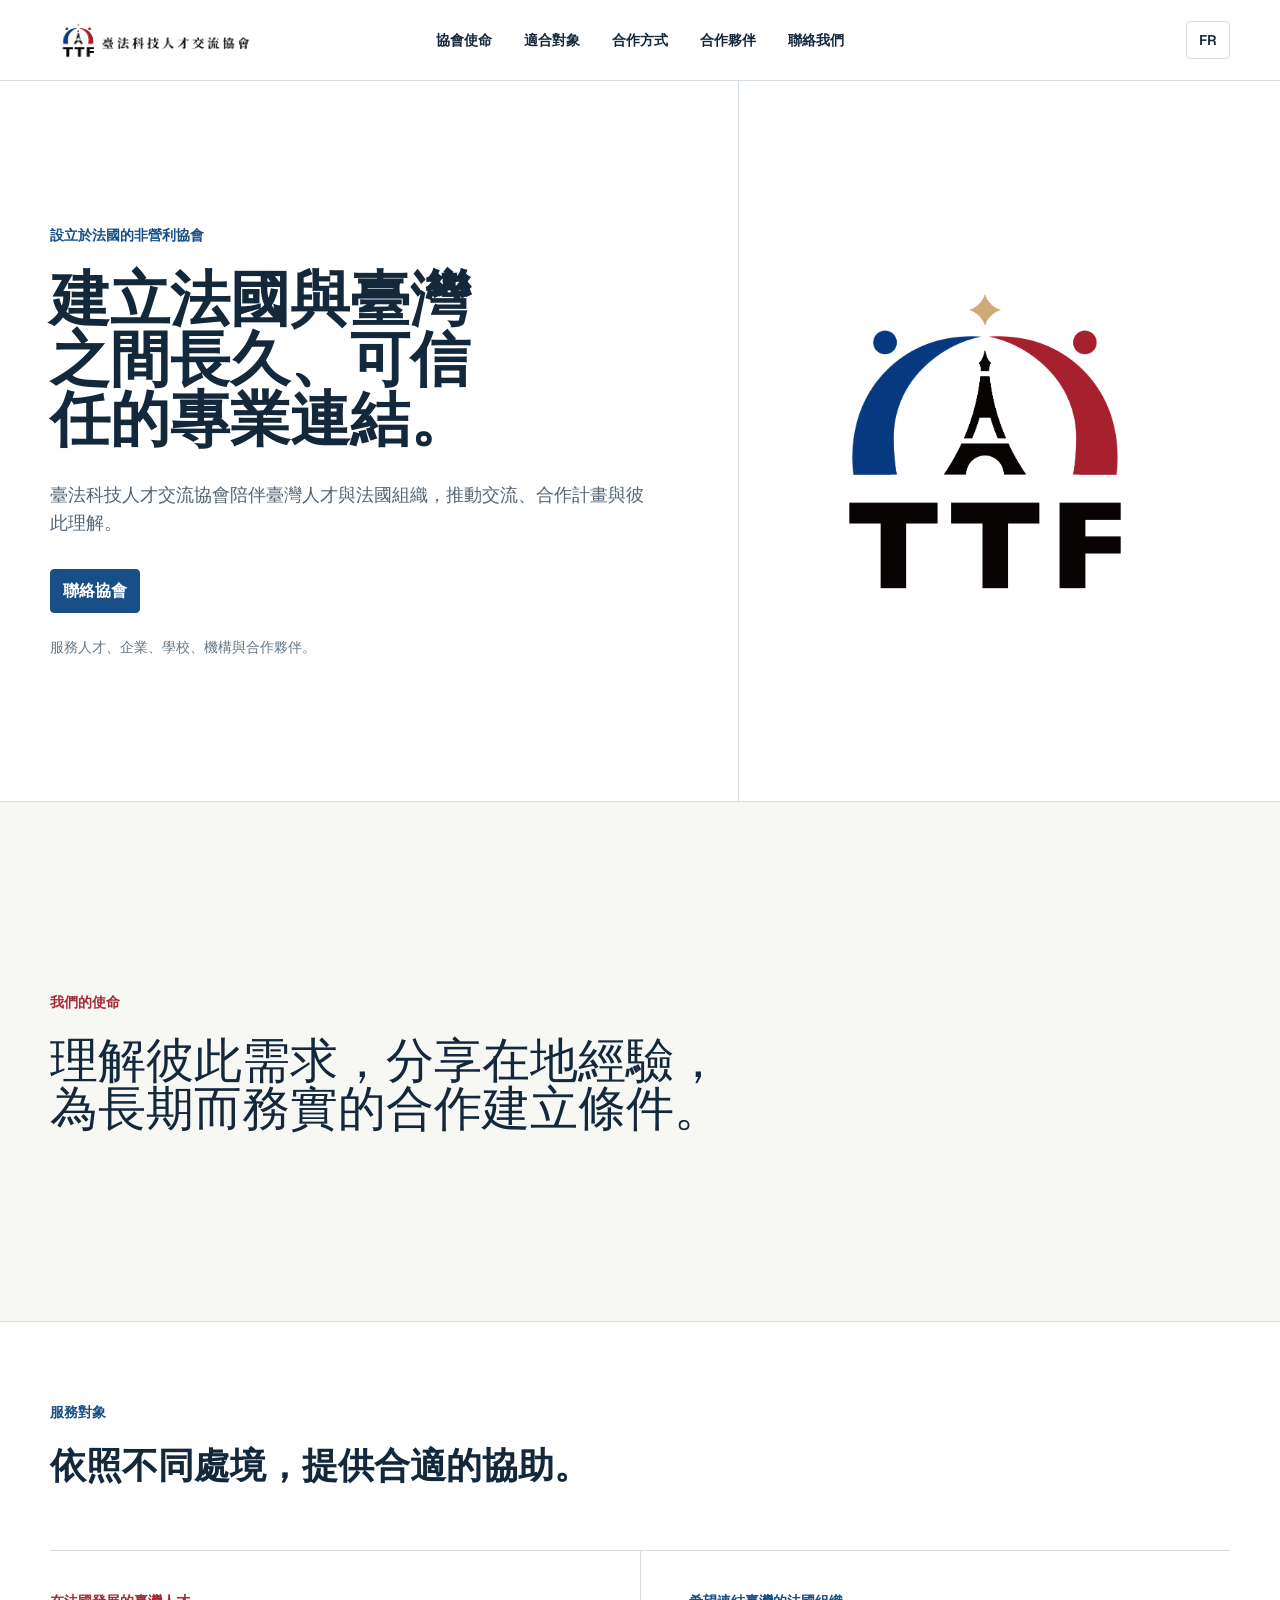
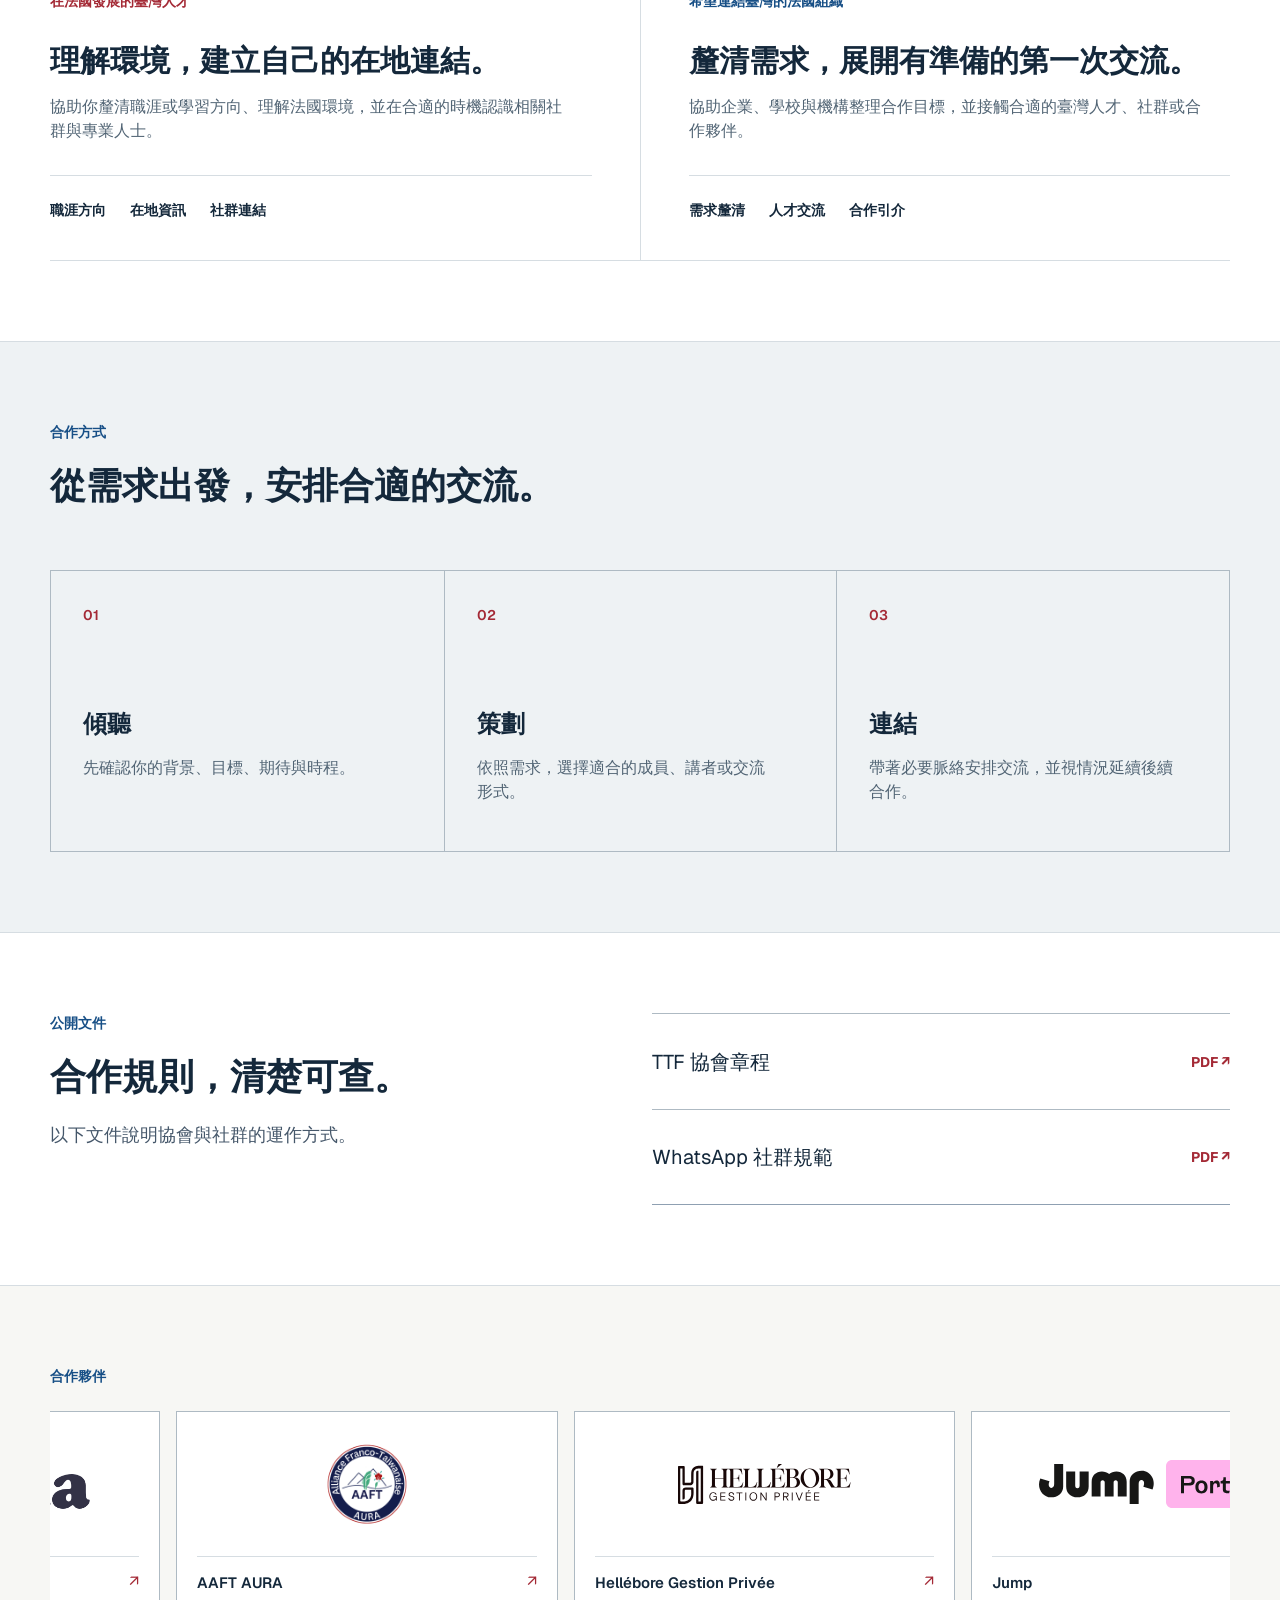
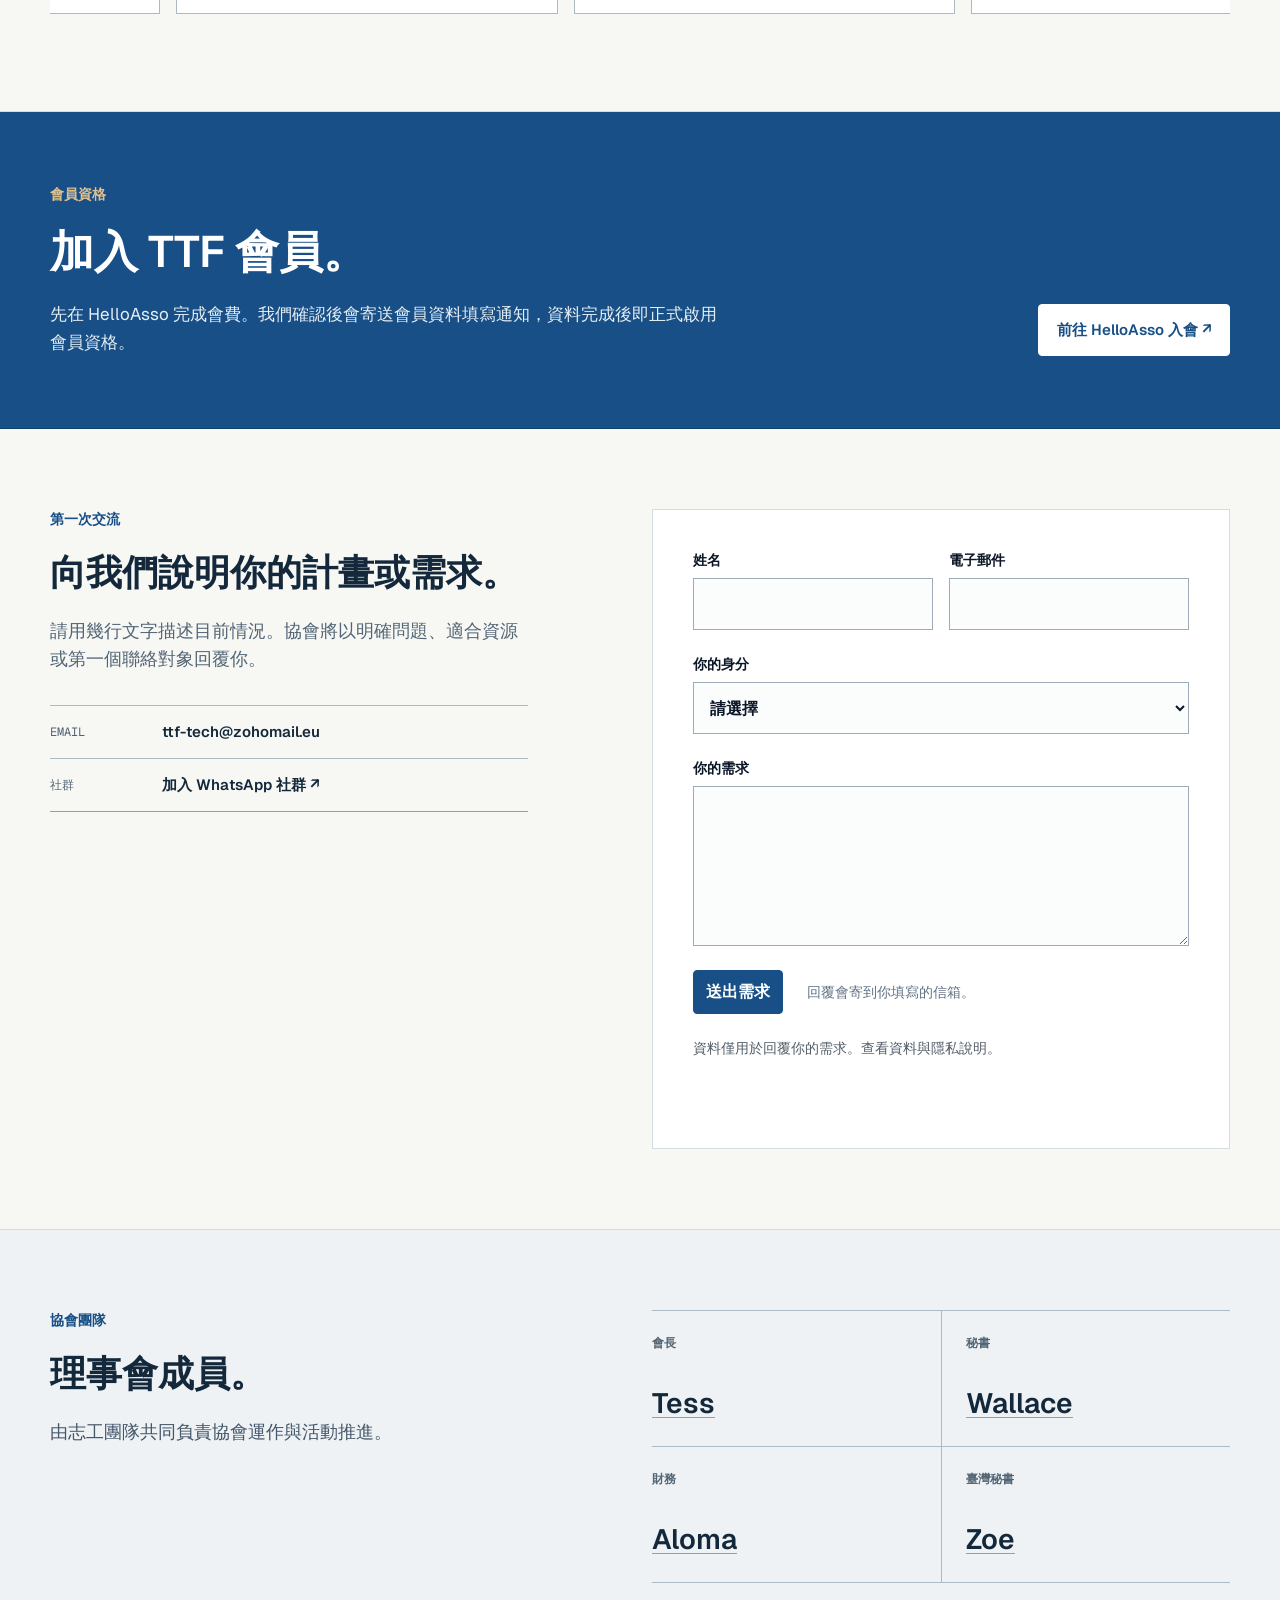
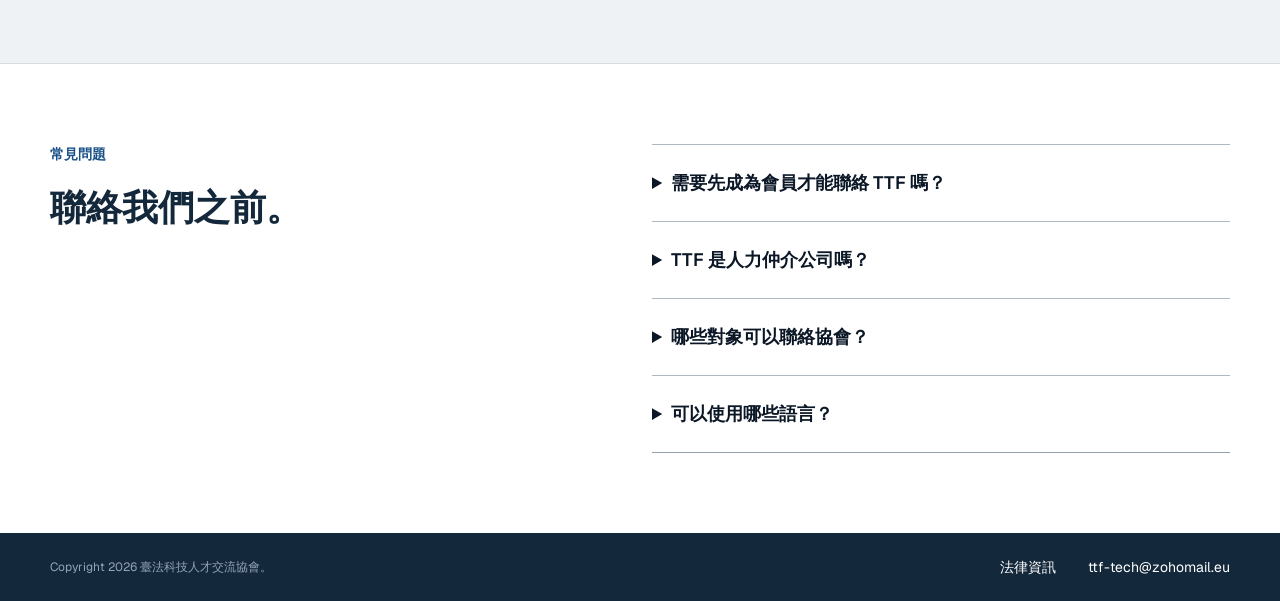
==== commit 145cf761: "Refine partner card hover effect" ====
--- a/index.html
+++ b/index.html
@@ -36,7 +36,7 @@
       href="https://fonts.googleapis.com/css2?family=Geist:wght@400..600&family=Geist+Mono:wght@400..600&display=swap"
       rel="stylesheet"
     />
-    <link rel="stylesheet" href="styles.css?v=20260903-5" />
+    <link rel="stylesheet" href="styles.css?v=20260903-6" />
   </head>
   <body>
     <a class="skip-link" href="#main-content">跳到主要內容</a>
@@ -255,6 +255,6 @@
           </nav>
         </div>
       </footer>
-    <script src="script.js?v=20260903-5"></script>
+    <script src="script.js?v=20260903-6"></script>
   </body>
 </html>
--- a/styles.css
+++ b/styles.css
@@ -3987,7 +3987,7 @@
   cursor: grab;
   text-decoration: none;
   -webkit-user-drag: none;
-  transition: border-color 180ms ease, box-shadow 180ms ease, transform 180ms ease;
+  transition: border-color 180ms ease, box-shadow 180ms ease;
 }
 
 html[data-theme="new"] .journal-partners-viewport.is-dragging .journal-partner-link {
@@ -3996,8 +3996,11 @@
 
 html[data-theme="new"] .journal-partner-link:hover {
   border-color: var(--institution-blue);
-  box-shadow: 0 10px 24px rgba(20, 40, 59, 0.08);
-  transform: translateY(-3px);
+  box-shadow: inset 0 0 0 1px var(--institution-blue), 0 10px 24px rgba(20, 40, 59, 0.1);
+}
+
+html[data-theme="new"] .journal-partner-link:hover .journal-partner-arrow {
+  transform: translateX(3px);
 }
 
 html[data-theme="new"] .journal-partner-mark {
@@ -4047,6 +4050,7 @@
   color: var(--institution-red);
   font-size: 1rem;
   line-height: 1;
+  transition: transform 180ms ease;
 }
 
 html[data-theme="new"] .journal-partner-link:focus-visible {
@@ -4090,7 +4094,8 @@
 }
 
 @media (prefers-reduced-motion: reduce) {
-  html[data-theme="new"] .journal-partner-link {
+  html[data-theme="new"] .journal-partner-link,
+  html[data-theme="new"] .journal-partner-arrow {
     transition: none;
   }
 }
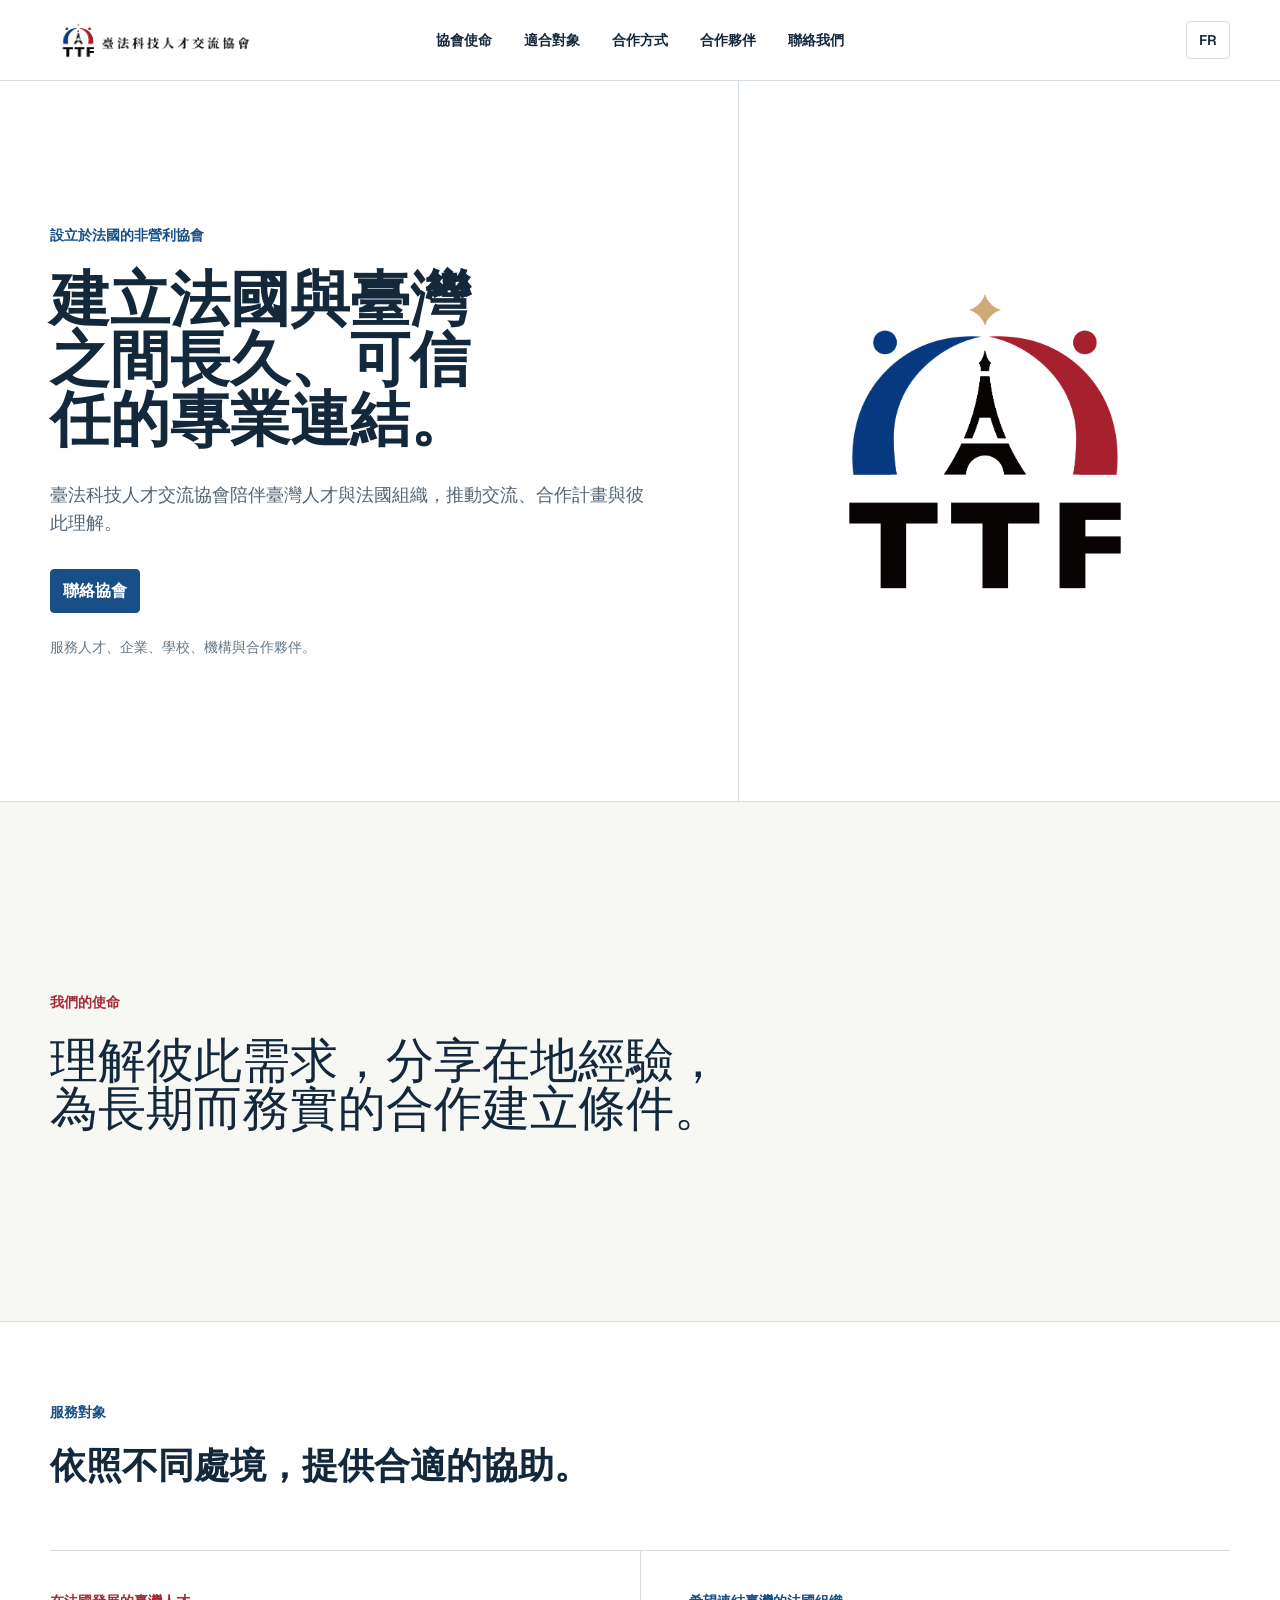
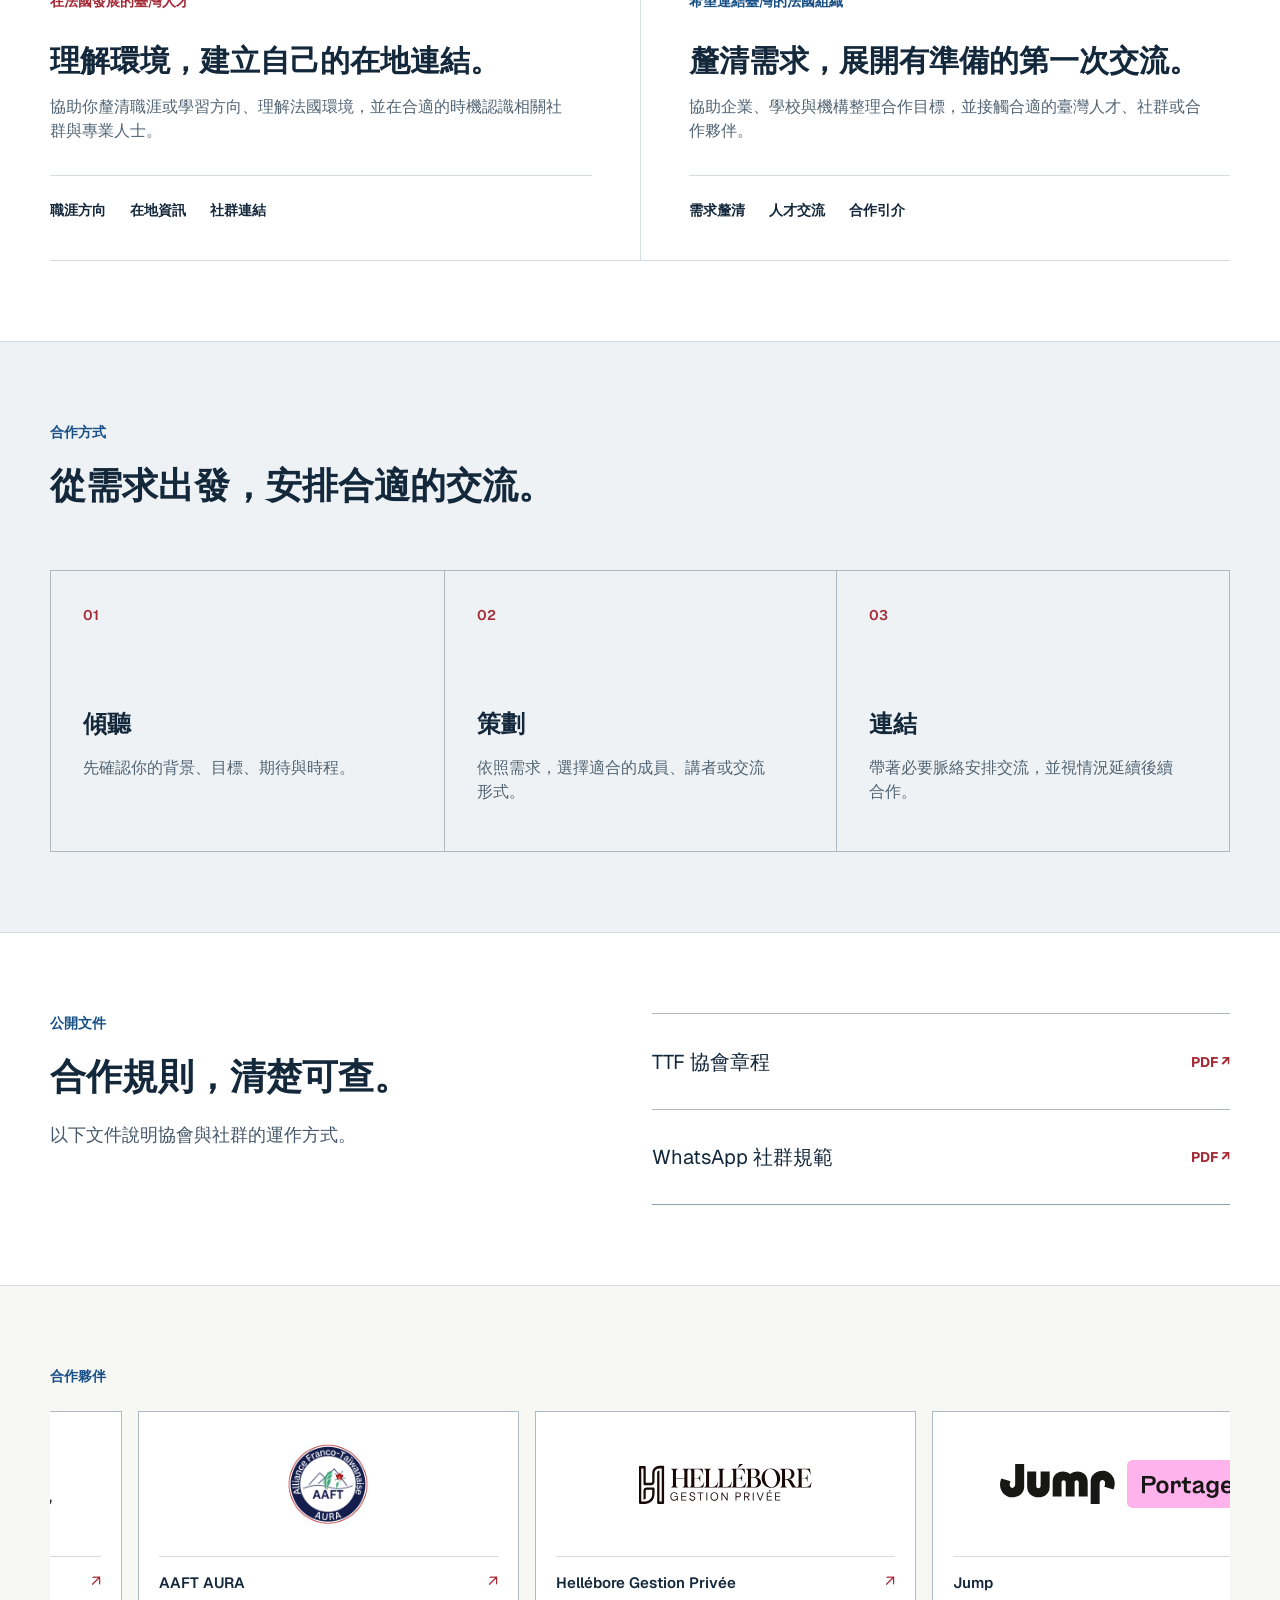
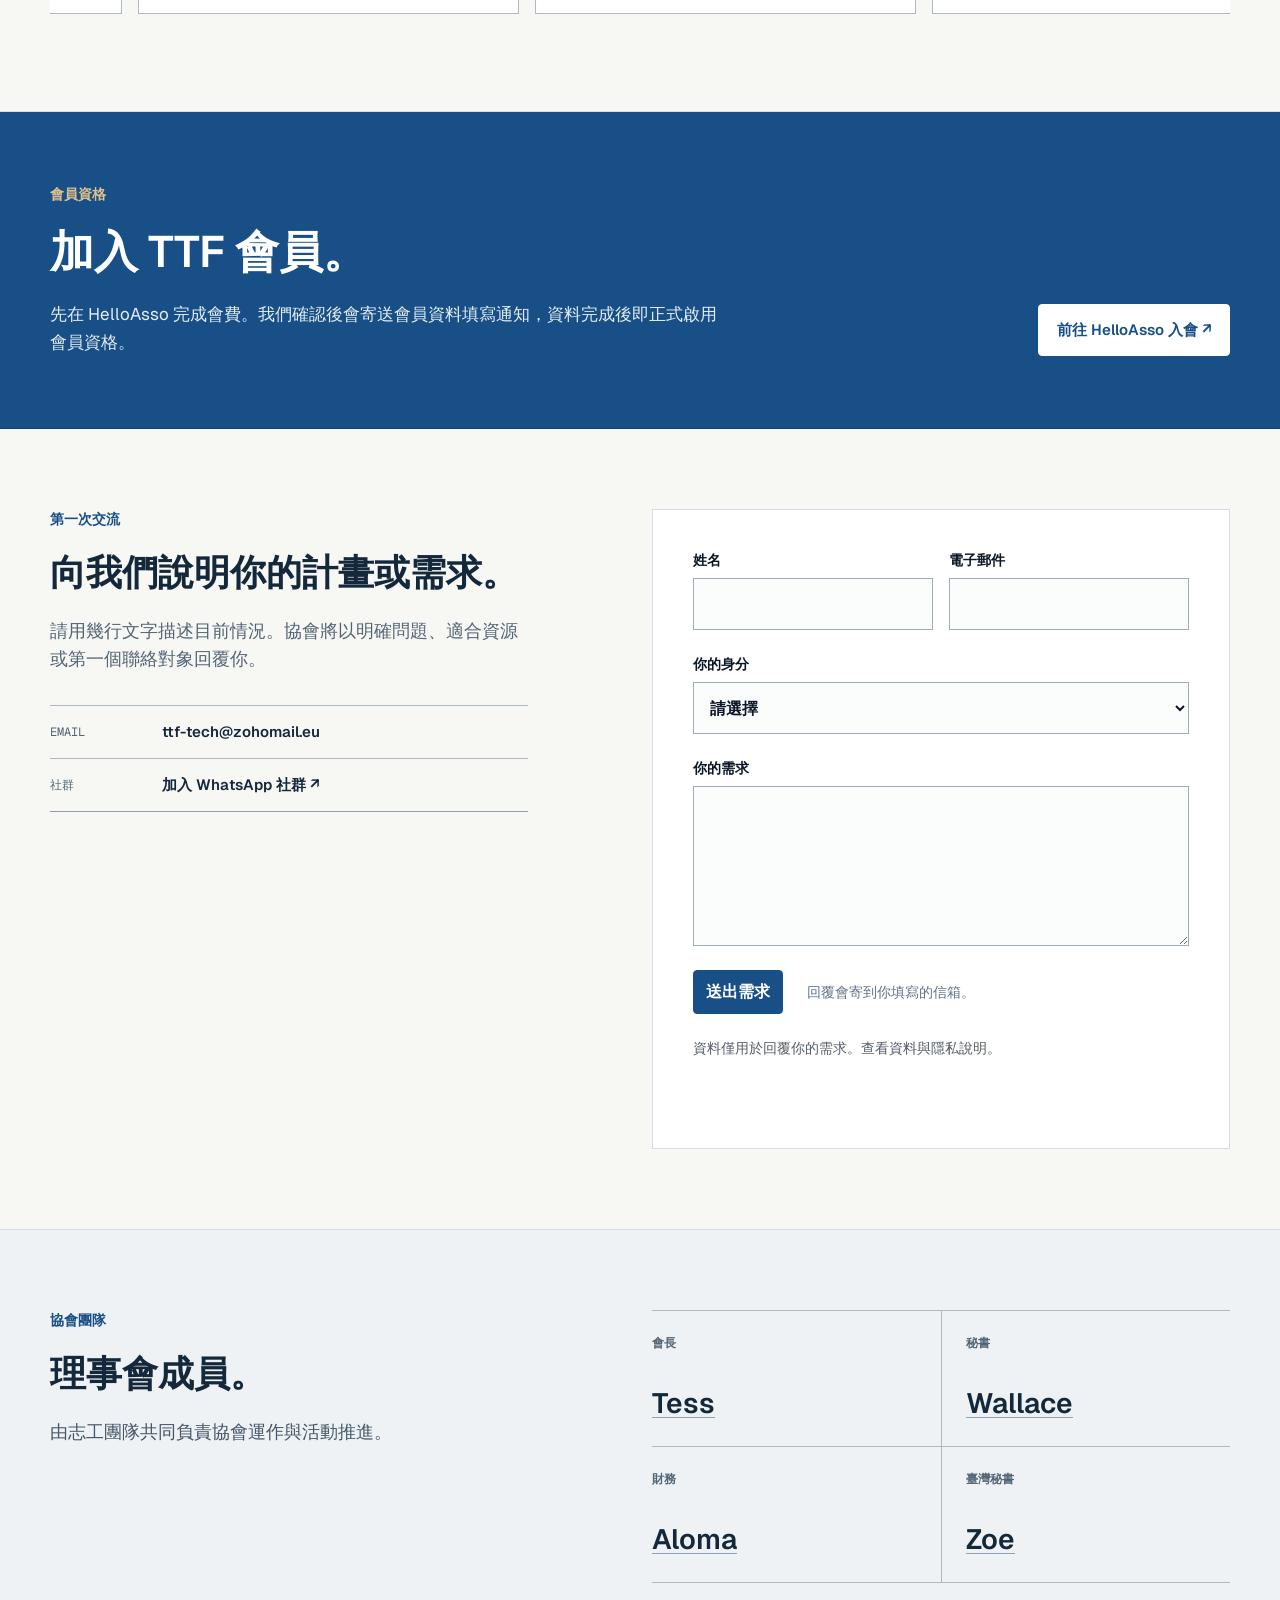
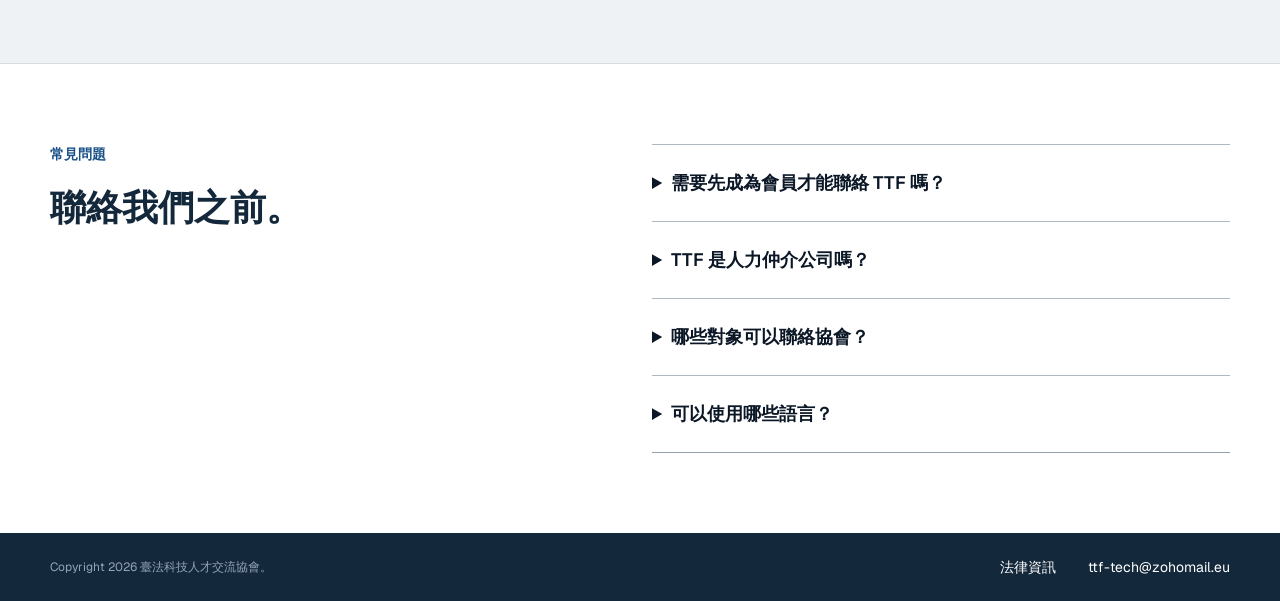
==== commit 37143eba: "feat-add-bureau-taipei" ====
--- a/index.html
+++ b/index.html
@@ -172,6 +172,12 @@
                     <span class="journal-partner-footer"><span class="journal-partner-name">ubune network</span><span class="journal-partner-arrow" aria-hidden="true">↗</span></span>
                   </a>
                 </li>
+                <li class="journal-partner-card">
+                  <a class="journal-partner-link" href="https://www.roc-taiwan.org/frprv/index.html" target="_blank" rel="noopener noreferrer" aria-label="造訪 駐普羅旺斯臺北辦事處 官方網站">
+                    <span class="journal-partner-mark"><img class="journal-partner-logo journal-partner-logo--square" src="assets/partners/taiwan-en-provence-logo.jpeg" alt="駐普羅旺斯臺北辦事處標誌" loading="lazy" decoding="async" /></span>
+                    <span class="journal-partner-footer"><span class="journal-partner-name">駐普羅旺斯臺北辦事處</span><span class="journal-partner-arrow" aria-hidden="true">↗</span></span>
+                  </a>
+                </li>
               </ul>
               </div>
             </div>
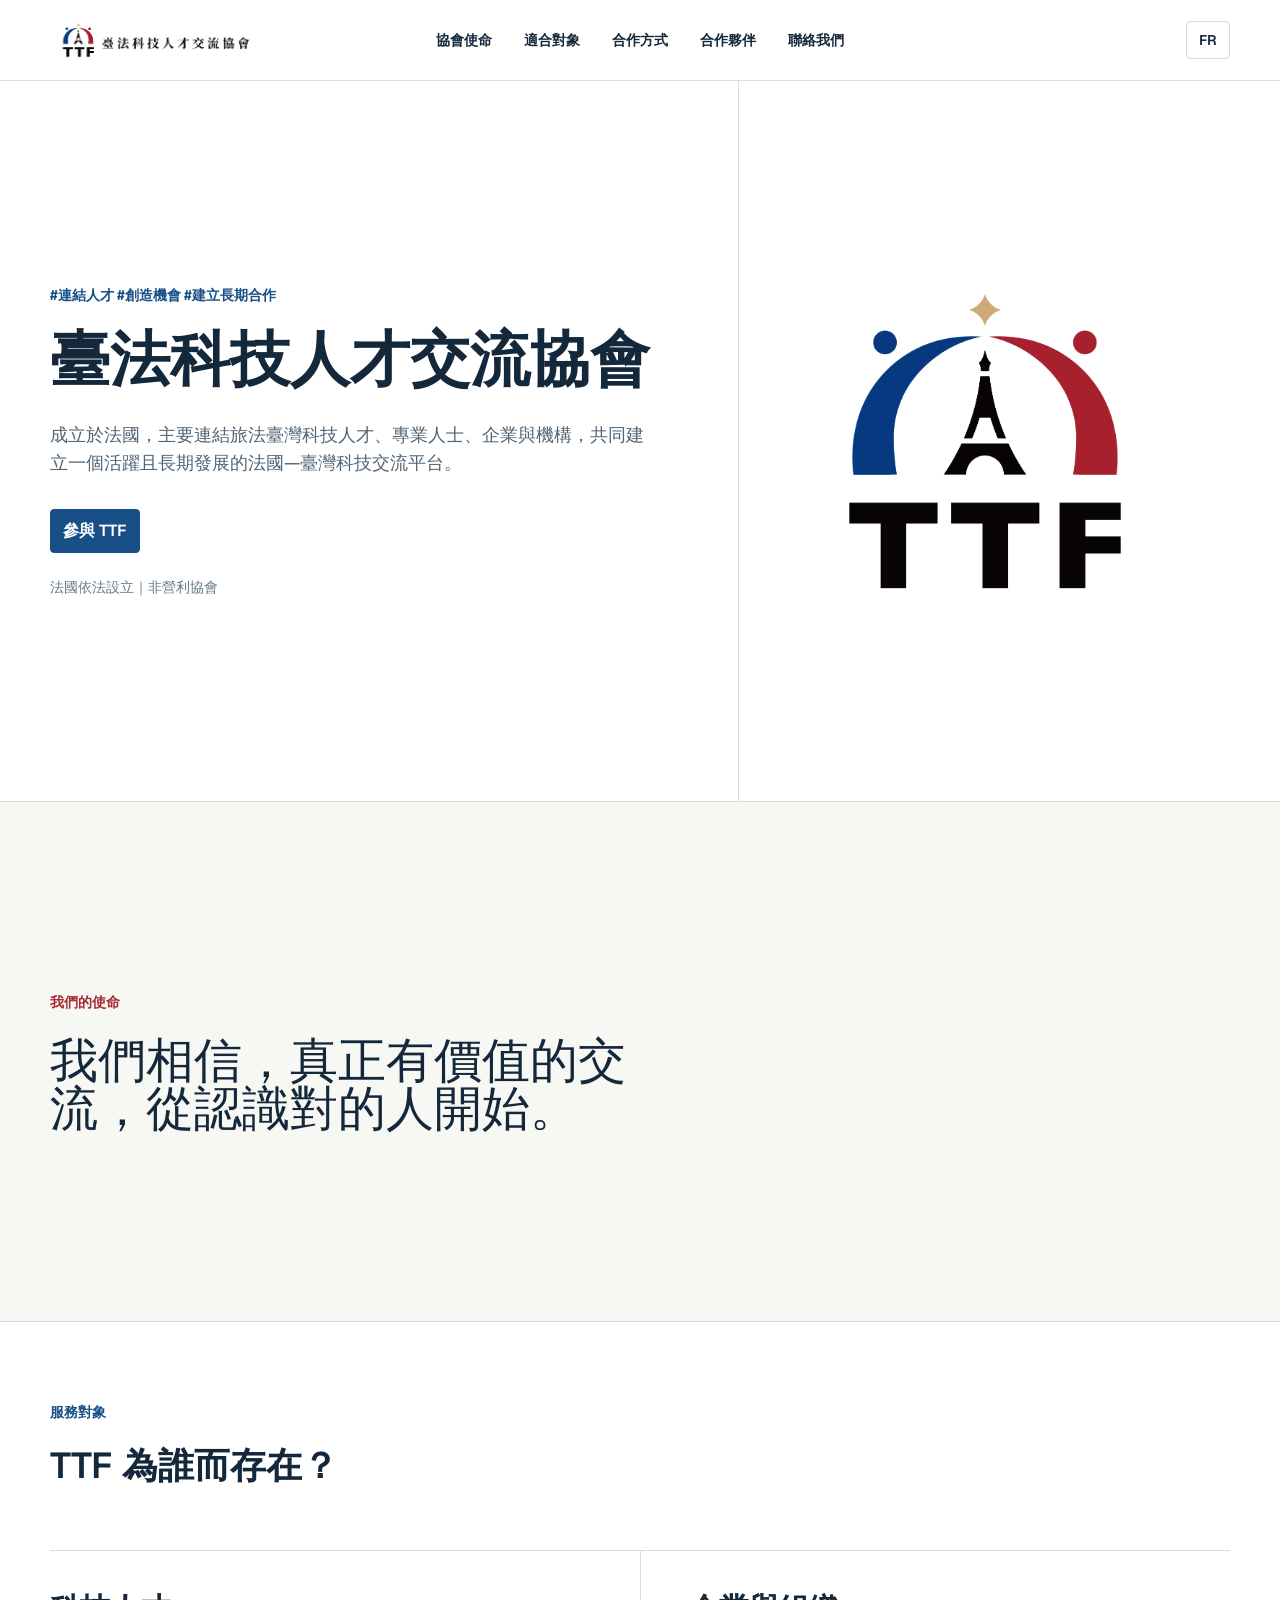
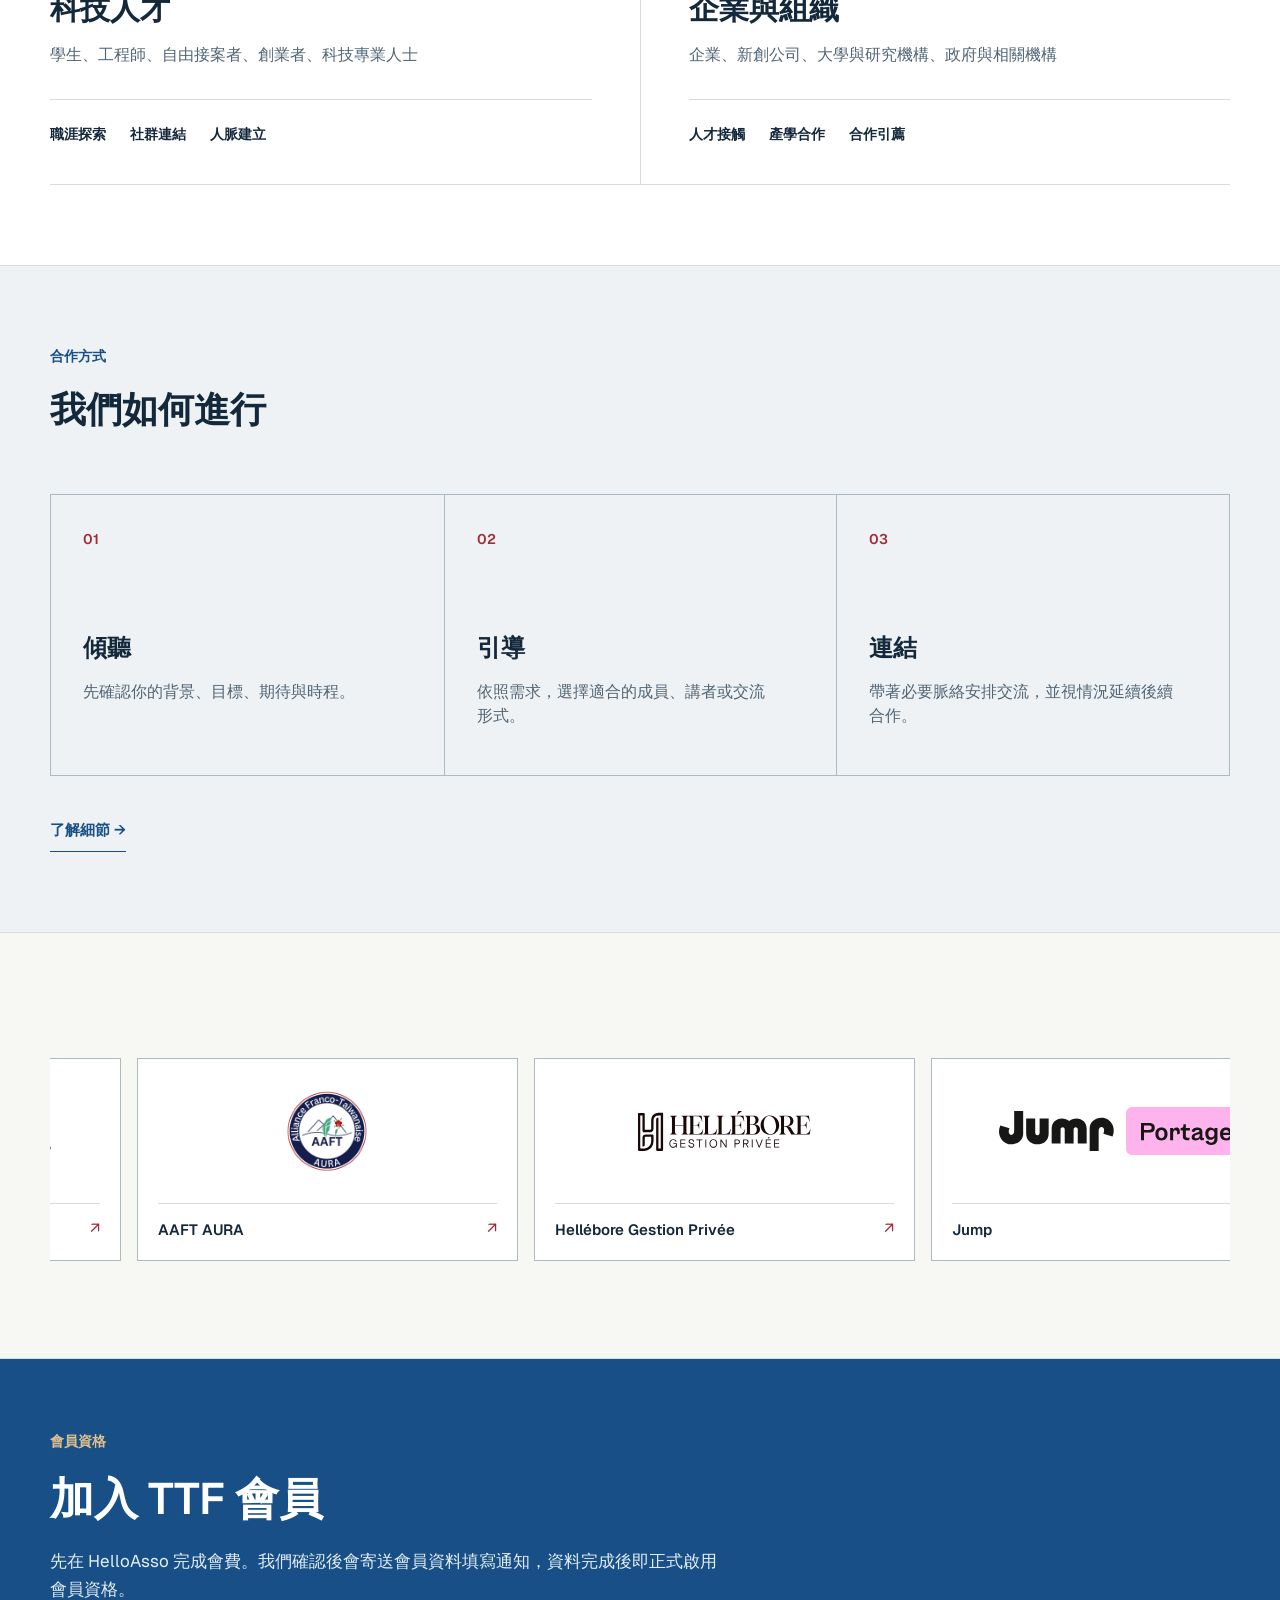
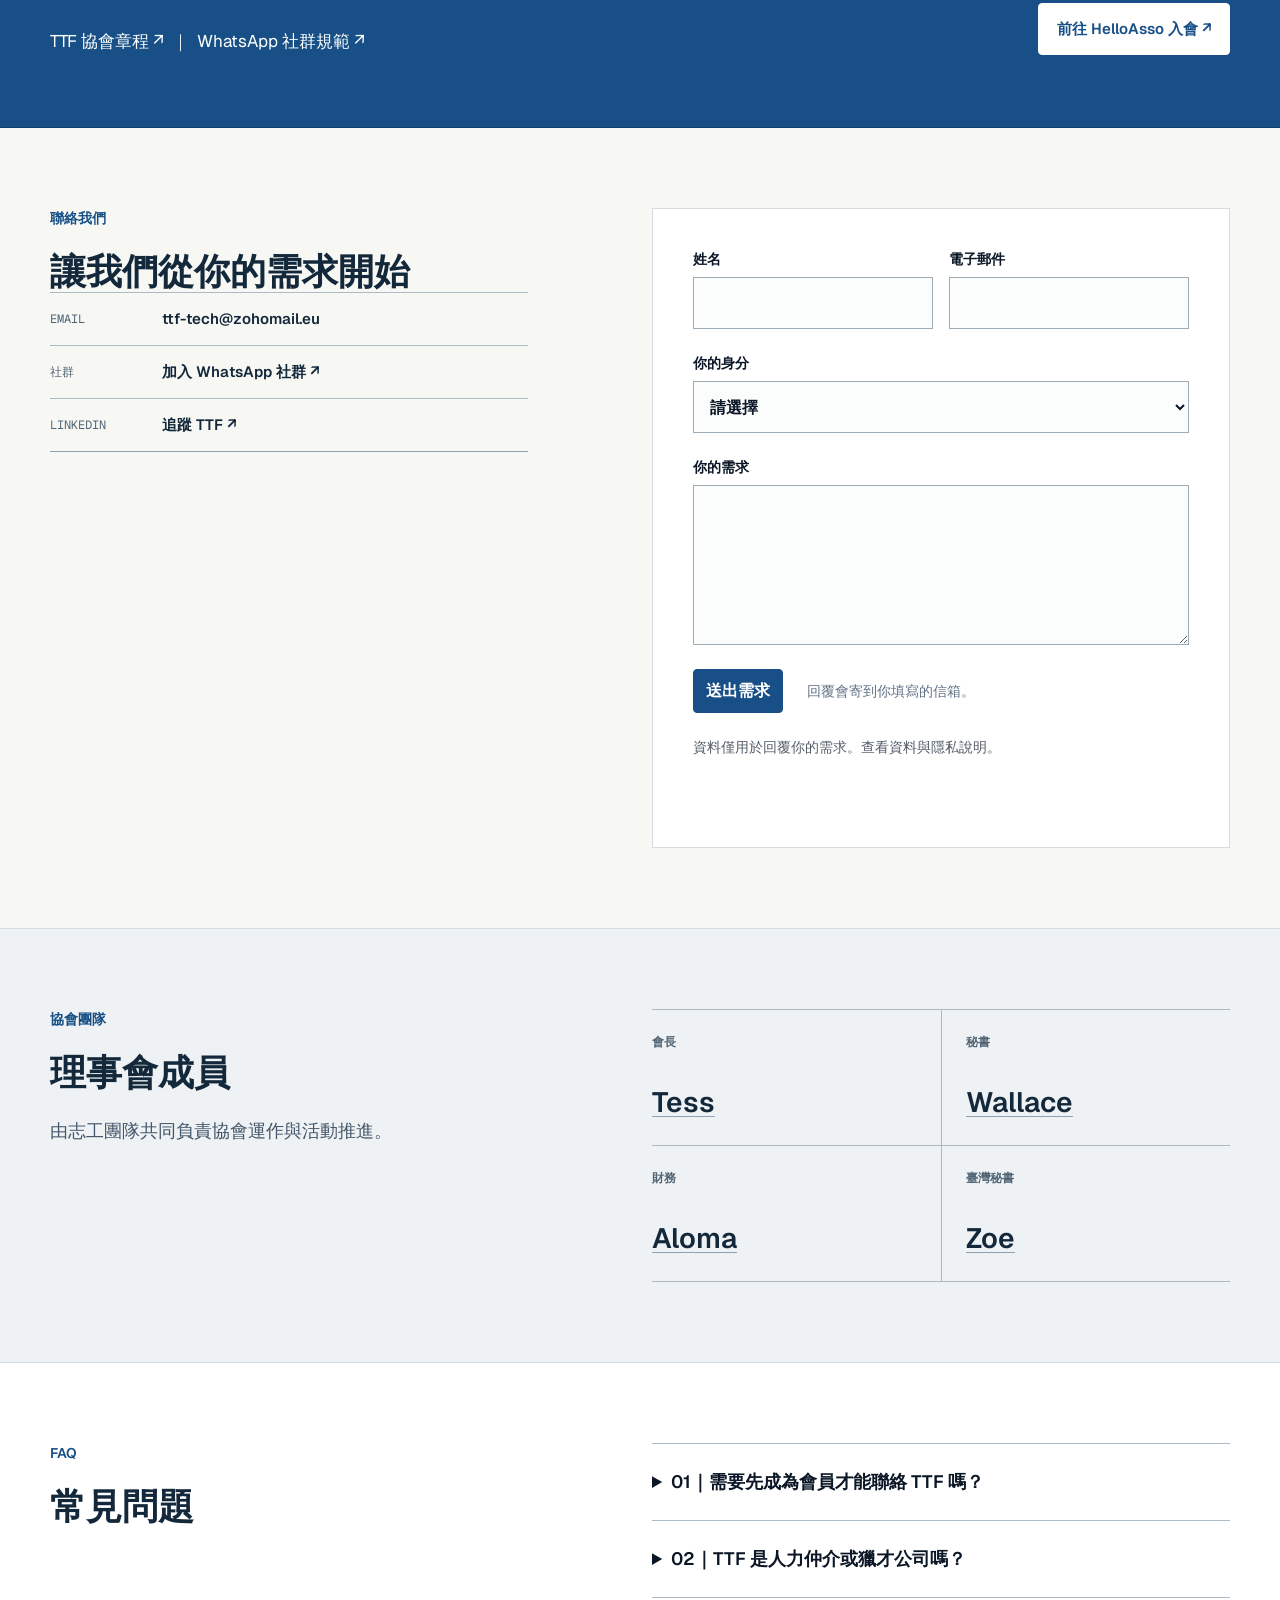
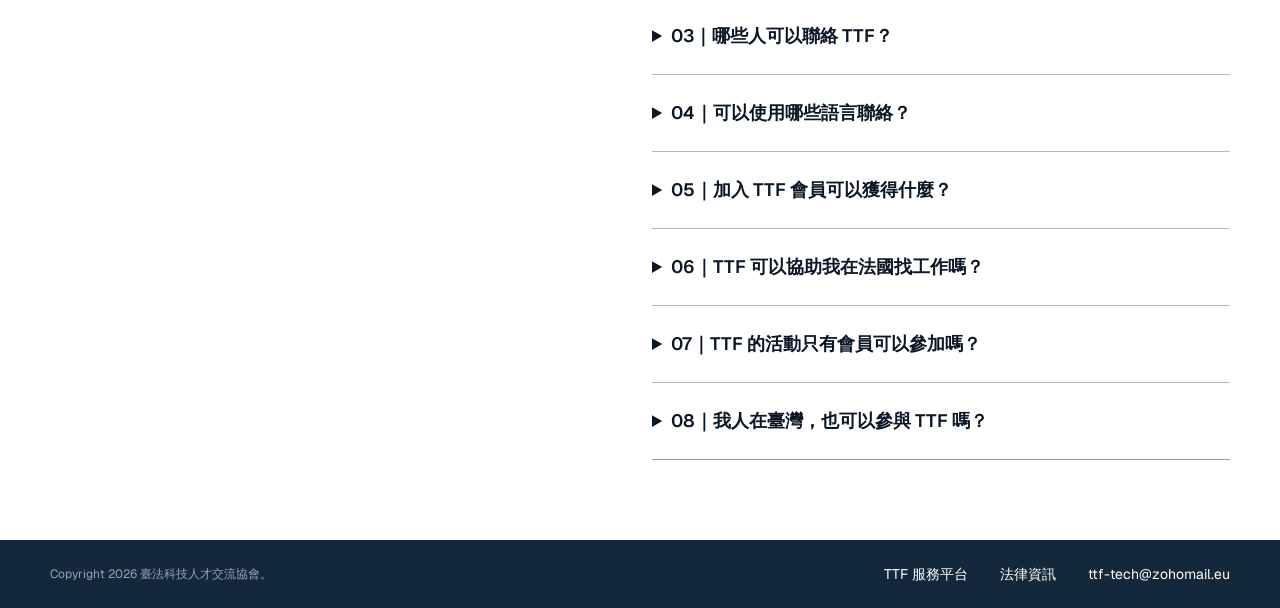
==== commit 2bdefd96: "Update multilingual site content and portal links" ====
--- a/index.html
+++ b/index.html
@@ -13,22 +13,22 @@
     <meta name="viewport" content="width=device-width, initial-scale=1.0" />
     <script>document.documentElement.classList.add("js");</script>
     <link rel="icon" href="assets/favicon.ico?v=20260802" type="image/x-icon" />
-    <title>連結臺灣人才與法國組織 | 臺法科技人才交流協會</title>
+    <title>臺法科技人才交流協會 | 連結人才、創造機會、建立長期合作</title>
     <meta
       name="description"
-      content="臺法科技人才交流協會串連臺灣人才與法國組織，從明確需求出發，促成經驗交流與實際合作。"
+      content="臺法科技人才交流協會連結旅法臺灣科技人才、專業人士、企業與機構，共同建立長期發展的法國—臺灣科技交流平台。"
     />
     <meta name="robots" content="index, follow" />
     <link rel="canonical" href="https://ttf-tech.github.io/branding-site/" />
     <meta property="og:type" content="website" />
     <meta property="og:title" content="臺法科技人才交流協會" />
-    <meta property="og:description" content="對的人，對的時機，連結法國與臺灣。" />
+    <meta property="og:description" content="連結人才、創造機會、建立長期合作。" />
     <meta property="og:url" content="https://ttf-tech.github.io/branding-site/" />
     <meta property="og:image" content="https://ttf-tech.github.io/branding-site/assets/logo-mark.png" />
     <meta property="og:locale" content="zh_TW" />
     <meta name="twitter:card" content="summary_large_image" />
     <meta name="twitter:title" content="臺法科技人才交流協會" />
-    <meta name="twitter:description" content="對的人，對的時機，連結法國與臺灣。" />
+    <meta name="twitter:description" content="連結人才、創造機會、建立長期合作。" />
     <meta name="twitter:image" content="https://ttf-tech.github.io/branding-site/assets/logo-mark.png" />
     <link rel="preconnect" href="https://fonts.googleapis.com" />
     <link rel="preconnect" href="https://fonts.gstatic.com" crossorigin />
@@ -66,11 +66,11 @@
         <section id="accueil" class="journal-hero">
           <div class="container journal-hero-grid">
             <div class="journal-hero-copy journal-reveal">
-              <p class="journal-kicker">設立於法國的非營利協會</p>
-              <h1>建立法國與臺灣之間長久、可信任的專業連結。</h1>
-              <p class="journal-lead">臺法科技人才交流協會陪伴臺灣人才與法國組織，推動交流、合作計畫與彼此理解。</p>
-              <a class="journal-primary" href="#contact">聯絡協會</a>
-              <p class="journal-proof">服務人才、企業、學校、機構與合作夥伴。</p>
+              <p class="journal-kicker">#連結人才 #創造機會 #建立長期合作</p>
+              <h1>臺法科技人才交流協會</h1>
+              <p class="journal-lead">成立於法國，主要連結旅法臺灣科技人才、專業人士、企業與機構，共同建立一個活躍且長期發展的法國—臺灣科技交流平台。</p>
+              <a class="journal-primary" href="#contact">參與 TTF</a>
+              <p class="journal-proof">法國依法設立｜非營利協會</p>
             </div>
             <div class="journal-hero-visual journal-reveal" aria-label="臺法科技人才交流協會標誌">
               <div class="journal-axis"><span>法國</span><span>臺灣</span></div>
@@ -83,25 +83,23 @@
         <section id="reseau" class="journal-manifesto">
           <div class="container">
             <p class="journal-kicker">我們的使命</p>
-            <h2 class="tagline-reveal">理解彼此需求，分享在地經驗，為長期而務實的合作建立條件。</h2>
+            <h2 class="tagline-reveal">我們相信，真正有價值的交流，<br />從認識對的人開始。</h2>
           </div>
         </section>
 
         <section id="publics-accompagnes" class="journal-pathways">
           <div class="container">
-            <div class="journal-section-heading journal-reveal"><p class="journal-kicker">服務對象</p><h2>依照不同處境，提供合適的協助。</h2></div>
+            <div class="journal-section-heading journal-reveal"><p class="journal-kicker">服務對象</p><h2>TTF 為誰而存在？</h2></div>
             <div class="journal-pathway-grid">
               <article class="journal-pathway journal-pathway-talent journal-reveal">
-                <p class="journal-pathway-label">在法國發展的臺灣人才</p>
-                <h3>理解環境，建立自己的在地連結。</h3>
-                <p>協助你釐清職涯或學習方向、理解法國環境，並在合適的時機認識相關社群與專業人士。</p>
-                <ul><li>職涯方向</li><li>在地資訊</li><li>社群連結</li></ul>
+                <h3>科技人才</h3>
+                <p>學生、工程師、自由接案者、創業者、科技專業人士</p>
+                <ul><li>職涯探索</li><li>社群連結</li><li>人脈建立</li></ul>
               </article>
               <article class="journal-pathway journal-pathway-organisation journal-reveal">
-                <p class="journal-pathway-label">希望連結臺灣的法國組織</p>
-                <h3>釐清需求，展開有準備的第一次交流。</h3>
-                <p>協助企業、學校與機構整理合作目標，並接觸合適的臺灣人才、社群或合作夥伴。</p>
-                <ul><li>需求釐清</li><li>人才交流</li><li>合作引介</li></ul>
+                <h3>企業與組織</h3>
+                <p>企業、新創公司、大學與研究機構、政府與相關機構</p>
+                <ul><li>人才接觸</li><li>產學合作</li><li>合作引薦</li></ul>
               </article>
             </div>
           </div>
@@ -109,22 +107,13 @@
 
         <section id="methode-association" class="journal-process">
           <div class="container">
-            <div class="journal-process-title journal-reveal"><p class="journal-kicker">合作方式</p><h2>從需求出發，安排合適的交流。</h2></div>
+            <div class="journal-process-title journal-reveal"><p class="journal-kicker">合作方式</p><h2>我們如何進行</h2></div>
             <ol class="journal-process-list">
               <li class="journal-reveal"><span>01</span><h3>傾聽</h3><p>先確認你的背景、目標、期待與時程。</p></li>
-              <li class="journal-reveal"><span>02</span><h3>策劃</h3><p>依照需求，選擇適合的成員、講者或交流形式。</p></li>
+              <li class="journal-reveal"><span>02</span><h3>引導</h3><p>依照需求，選擇適合的成員、講者或交流形式。</p></li>
               <li class="journal-reveal"><span>03</span><h3>連結</h3><p>帶著必要脈絡安排交流，並視情況延續後續合作。</p></li>
             </ol>
-          </div>
-        </section>
-
-        <section class="journal-resources">
-          <div class="container journal-resources-grid">
-            <div class="journal-section-heading journal-reveal"><p class="journal-kicker">公開文件</p><h2>合作規則，清楚可查。</h2><p>以下文件說明協會與社群的運作方式。</p></div>
-            <div class="journal-document-list journal-reveal">
-              <a href="assets/20260730%20-%20TTF%20%E5%8D%94%E6%9C%83%E7%AB%A0%E7%A8%8B%20Final%20Version.pdf" target="_blank" rel="noopener" type="application/pdf"><span>TTF 協會章程</span><strong>PDF ↗</strong></a>
-              <a href="assets/20260730%20-%20TTF%20Whtasapp%20%E5%A4%A7%E7%BE%A4%20-%20%E7%AE%A1%E7%90%86%E5%8E%9F%E5%89%87%20Final%20version.pdf" target="_blank" rel="noopener" type="application/pdf"><span>WhatsApp 社群規範</span><strong>PDF ↗</strong></a>
-            </div>
+            <a class="journal-process-action journal-reveal" href="#contact">了解細節 →</a>
           </div>
         </section>
 
@@ -173,8 +162,8 @@
                   </a>
                 </li>
                 <li class="journal-partner-card">
-                  <a class="journal-partner-link" href="https://www.roc-taiwan.org/frprv/index.html" target="_blank" rel="noopener noreferrer" aria-label="造訪 駐普羅旺斯臺北辦事處 官方網站">
-                    <span class="journal-partner-mark"><img class="journal-partner-logo journal-partner-logo--square" src="assets/partners/taiwan-en-provence-logo.jpeg" alt="駐普羅旺斯臺北辦事處標誌" loading="lazy" decoding="async" /></span>
+                  <a class="journal-partner-link" href="https://www.roc-taiwan.org/frprv/" target="_blank" rel="noopener noreferrer" aria-label="造訪駐普羅旺斯臺北辦事處官方網站">
+                    <span class="journal-partner-mark"><span class="journal-partner-wordmark">駐普羅旺斯<br />臺北辦事處</span></span>
                     <span class="journal-partner-footer"><span class="journal-partner-name">駐普羅旺斯臺北辦事處</span><span class="journal-partner-arrow" aria-hidden="true">↗</span></span>
                   </a>
                 </li>
@@ -185,12 +174,13 @@
         </section>
 
         <span class="journal-membership-marker" aria-hidden="true"></span>
-        <section class="journal-membership">
+        <section id="membership" class="journal-membership">
           <div class="container journal-membership-grid">
             <div class="journal-reveal journal-membership-copy">
               <p class="journal-kicker">會員資格</p>
-              <h2>加入 TTF 會員。</h2>
+              <h2>加入 TTF 會員</h2>
               <p>先在 HelloAsso 完成會費。我們確認後會寄送會員資料填寫通知，資料完成後即正式啟用會員資格。</p>
+              <p class="journal-membership-documents"><a href="assets/20260730%20-%20TTF%20%E5%8D%94%E6%9C%83%E7%AB%A0%E7%A8%8B%20Final%20Version.pdf" target="_blank" rel="noopener" type="application/pdf">TTF 協會章程 ↗</a><span aria-hidden="true">｜</span><a href="assets/20260730%20-%20TTF%20Whtasapp%20%E5%A4%A7%E7%BE%A4%20-%20%E7%AE%A1%E7%90%86%E5%8E%9F%E5%89%87%20Final%20version.pdf" target="_blank" rel="noopener" type="application/pdf">WhatsApp 社群規範 ↗</a></p>
             </div>
             <a class="journal-membership-action journal-reveal" href="https://www.helloasso.com/beta/associations/taiwan-tech-france-association/adhesions/adhesion-officielle-taiwan-tech-france-association" target="_blank" rel="noopener">前往 HelloAsso 入會 ↗</a>
           </div>
@@ -199,12 +189,12 @@
         <section id="contact" class="journal-contact">
           <div class="container journal-contact-grid">
             <div class="journal-contact-copy journal-reveal">
-              <p class="journal-kicker">第一次交流</p>
-              <h2>向我們說明你的計畫或需求。</h2>
-              <p>請用幾行文字描述目前情況。協會將以明確問題、適合資源或第一個聯絡對象回覆你。</p>
+              <p class="journal-kicker">聯絡我們</p>
+              <h2>讓我們從你的需求開始</h2>
               <div class="journal-contact-channels" aria-label="聯絡管道">
                 <a href="mailto:ttf-tech@zohomail.eu"><span>Email</span><strong>ttf-tech@zohomail.eu</strong></a>
                 <a href="https://chat.whatsapp.com/KHbrXiHLP9D5GdN6rgqlxy" target="_blank" rel="noopener"><span>社群</span><strong>加入 WhatsApp 社群 ↗</strong></a>
+                <a href="https://www.linkedin.com/company/taiwan-tech-france-association/" target="_blank" rel="noopener noreferrer"><span>LinkedIn</span><strong>追蹤 TTF ↗</strong></a>
               </div>
             </div>
             <form class="journal-form" action="https://formspree.io/f/meeyyoko" method="POST">
@@ -227,7 +217,7 @@
           <div class="container journal-bureau-grid">
             <div class="journal-section-heading journal-reveal">
               <p class="journal-kicker">協會團隊</p>
-              <h2>理事會成員。</h2>
+              <h2>理事會成員</h2>
               <p>由志工團隊共同負責協會運作與活動推進。</p>
             </div>
             <dl class="journal-bureau-list journal-reveal">
@@ -241,12 +231,16 @@
 
         <section class="journal-faq">
           <div class="container journal-faq-grid">
-            <div class="journal-section-heading"><p class="journal-kicker">常見問題</p><h2>聯絡我們之前。</h2></div>
+            <div class="journal-section-heading"><p class="journal-kicker">FAQ</p><h2>常見問題</h2></div>
             <div>
-              <details><summary>需要先成為會員才能聯絡 TTF 嗎？</summary><p>不需要。先說明需求，我們會告訴你最合適的下一步。</p></details>
-              <details><summary>TTF 是人力仲介公司嗎？</summary><p>不是。協會主要協助方向判斷、經驗交流與初步引介。</p></details>
-              <details><summary>哪些對象可以聯絡協會？</summary><p>學生、畢業生、專業人士、企業、學校、機構與合作夥伴都可以來信。</p></details>
-              <details><summary>可以使用哪些語言？</summary><p>你可以使用繁體中文、法文或英文與我們聯絡。</p></details>
+              <details><summary>01｜需要先成為會員才能聯絡 TTF 嗎？</summary><p>不需要。無論是否為會員，都歡迎先告訴我們你的需求，我們會協助你找到合適的方向或資源。</p></details>
+              <details><summary>02｜TTF 是人力仲介或獵才公司嗎？</summary><p>不是。TTF 是非營利協會，主要提供經驗交流、資源分享與初步引介，協助人才與組織建立合適的專業連結。</p></details>
+              <details><summary>03｜哪些人可以聯絡 TTF？</summary><p>學生、畢業生、科技專業人士、企業、學校、研究機構及合作夥伴，都歡迎與我們聯繫。</p></details>
+              <details><summary>04｜可以使用哪些語言聯絡？</summary><p>可以使用繁體中文、法文或英文與我們聯絡，我們會依實際情況以合適的語言回覆。</p></details>
+              <details><summary>05｜加入 TTF 會員可以獲得什麼？</summary><p>會員可以參與協會活動、認識不同領域的專業人士，並透過 TTF 的社群與交流機會拓展在法國與臺灣的專業連結。</p></details>
+              <details><summary>06｜TTF 可以協助我在法國找工作嗎？</summary><p>TTF 不提供職缺媒合或就業保證，但可以透過經驗分享、社群交流與適當引介，協助你更了解法國職場與科技產業環境。</p></details>
+              <details><summary>07｜TTF 的活動只有會員可以參加嗎？</summary><p>依活動性質而定。部分活動開放所有人參與，部分活動則可能提供會員優先或限定名額，請以各活動公告為準。</p></details>
+              <details><summary>08｜我人在臺灣，也可以參與 TTF 嗎？</summary><p>可以。TTF 致力於建立法國與臺灣之間的專業連結，無論你目前在法國或臺灣，都可以與我們聯繫。</p></details>
             </div>
           </div>
         </section>
@@ -256,6 +250,7 @@
         <div class="container journal-footer-row">
           <p class="journal-copyright">Copyright <span data-current-year></span> 臺法科技人才交流協會。</p>
           <nav class="journal-footer-links" aria-label="頁尾連結">
+            <a href="https://ttf-tech.github.io/" target="_blank" rel="noopener noreferrer">TTF 服務平台</a>
             <a href="mentions-legales-zh.html">法律資訊</a>
             <a href="mailto:ttf-tech@zohomail.eu">ttf-tech@zohomail.eu</a>
           </nav>
--- a/styles.css
+++ b/styles.css
@@ -3159,6 +3159,30 @@
   color: var(--institution-muted);
 }
 
+html[data-theme="new"] .journal-process-action {
+  display: inline-flex;
+  align-items: center;
+  min-height: 44px;
+  margin-top: 32px;
+  border-bottom: 1px solid currentColor;
+  color: var(--institution-blue);
+  font-size: 0.9375rem;
+  line-height: 1.25rem;
+  font-weight: 600;
+  text-decoration: none;
+  transition: color 180ms ease, transform 180ms ease;
+}
+
+html[data-theme="new"] .journal-process-action:hover {
+  color: var(--institution-red);
+  transform: translateX(4px);
+}
+
+html[data-theme="new"] .journal-process-action:focus-visible {
+  outline: 3px solid var(--institution-gold);
+  outline-offset: 4px;
+}
+
 html[data-theme="new"] .journal-resources {
   border-bottom: 1px solid var(--institution-line);
   background: #ffffff;
@@ -3489,6 +3513,24 @@
   color: #e5eef5;
   font-size: 1.0625rem;
   line-height: 1.75rem;
+}
+
+html[data-theme="new"] .journal-membership .journal-membership-documents {
+  display: flex;
+  flex-wrap: wrap;
+  gap: 4px 8px;
+  margin-top: 16px;
+  font-size: 0.875rem;
+  line-height: 1.5rem;
+}
+
+html[data-theme="new"] .journal-membership-documents a {
+  color: #ffffff;
+  text-underline-offset: 0.2em;
+}
+
+html[data-theme="new"] .journal-membership-documents a:hover {
+  color: #e2c18c;
 }
 
 html[data-theme="new"] .journal-membership-action {
@@ -4027,6 +4069,14 @@
   max-height: 88px;
 }
 
+html[data-theme="new"] .journal-partner-wordmark {
+  color: var(--institution-blue);
+  font-size: 1.125rem;
+  line-height: 1.5rem;
+  font-weight: 600;
+  text-align: center;
+}
+
 html[data-theme="new"] .journal-partner-footer {
   display: flex;
   align-items: center;
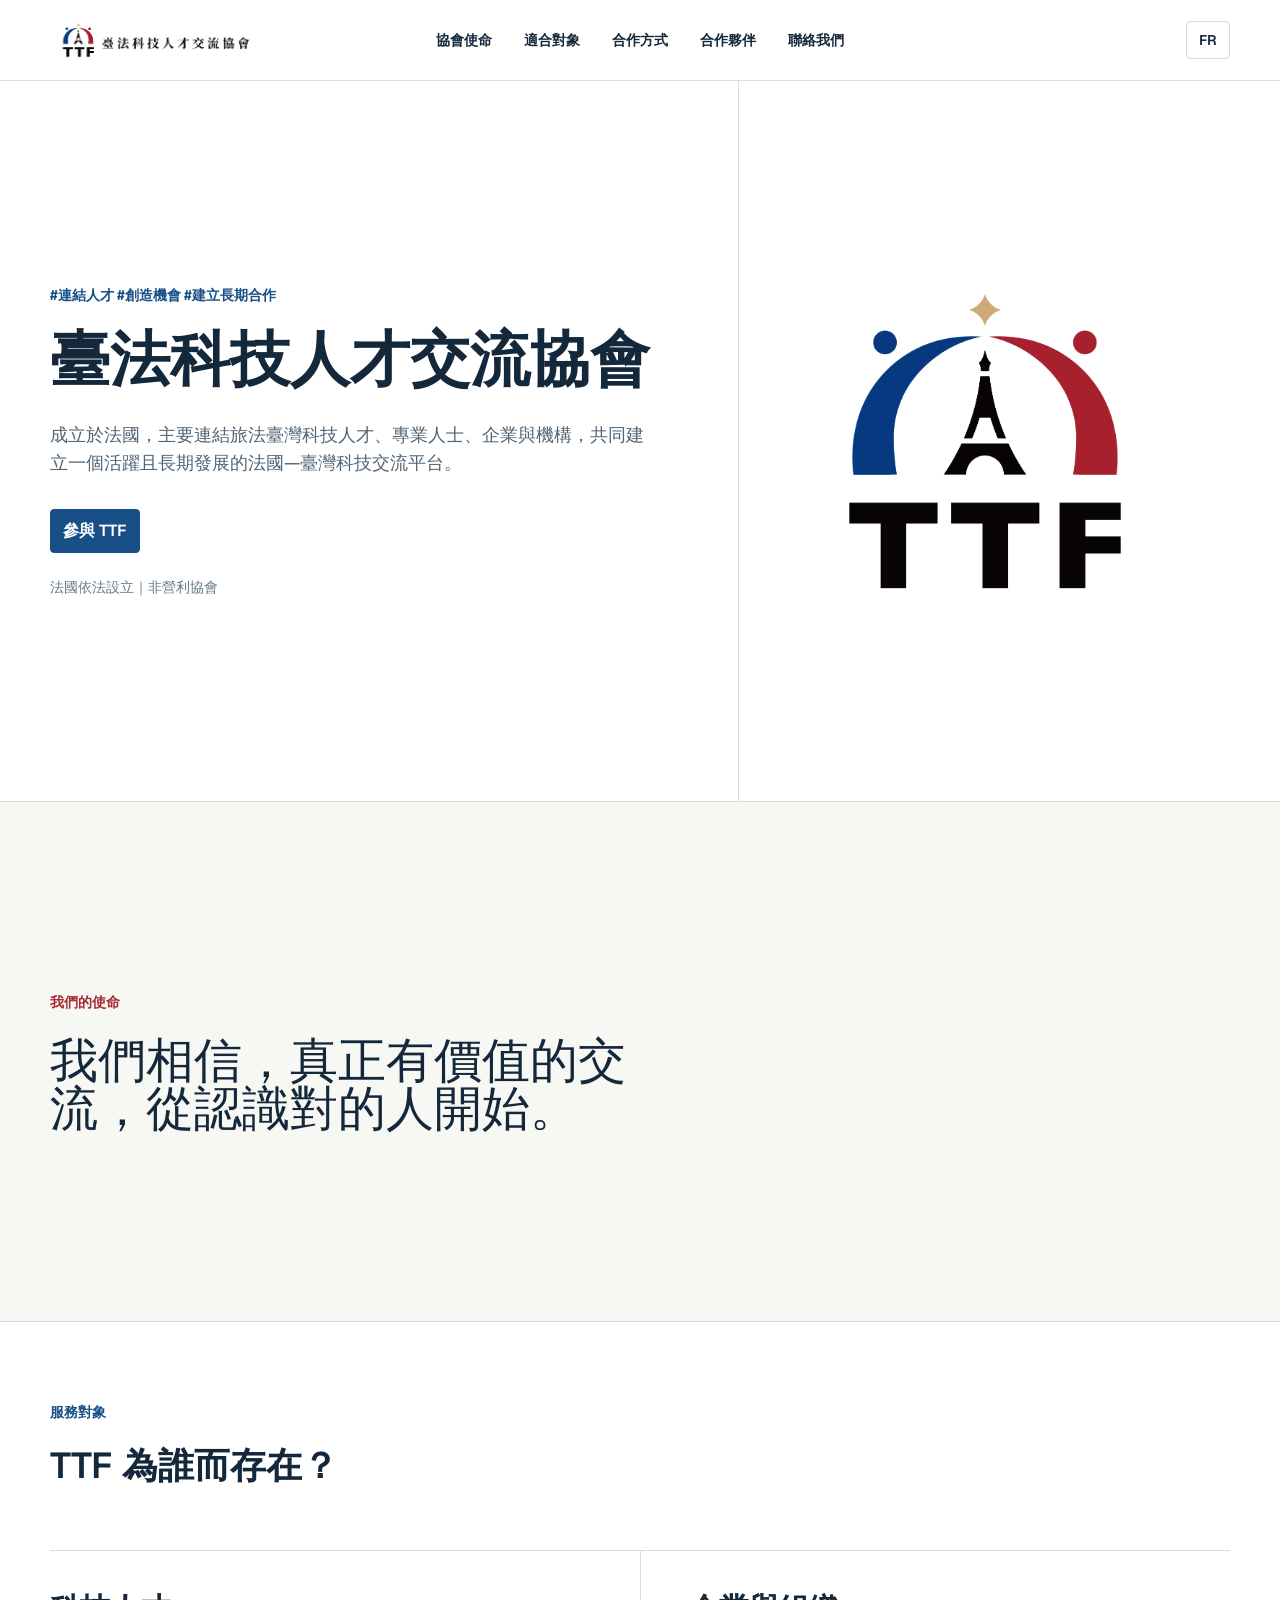
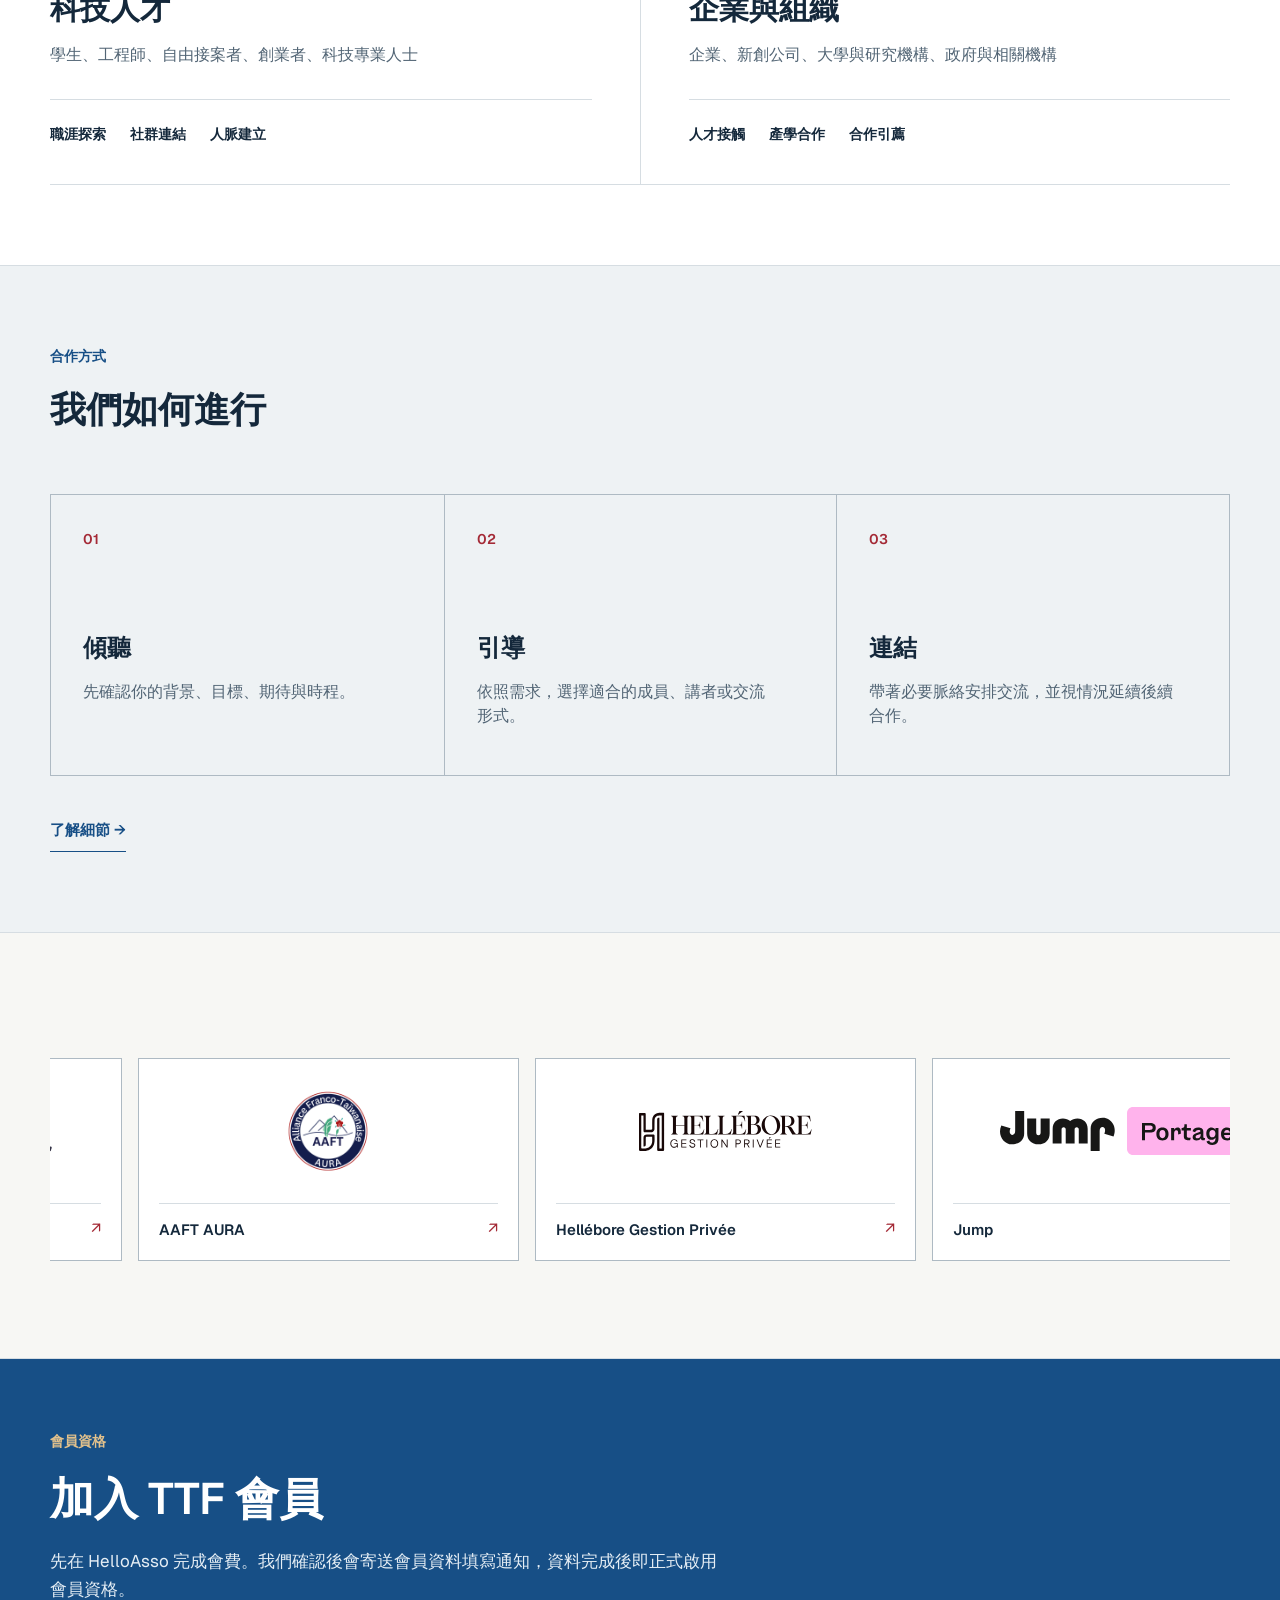
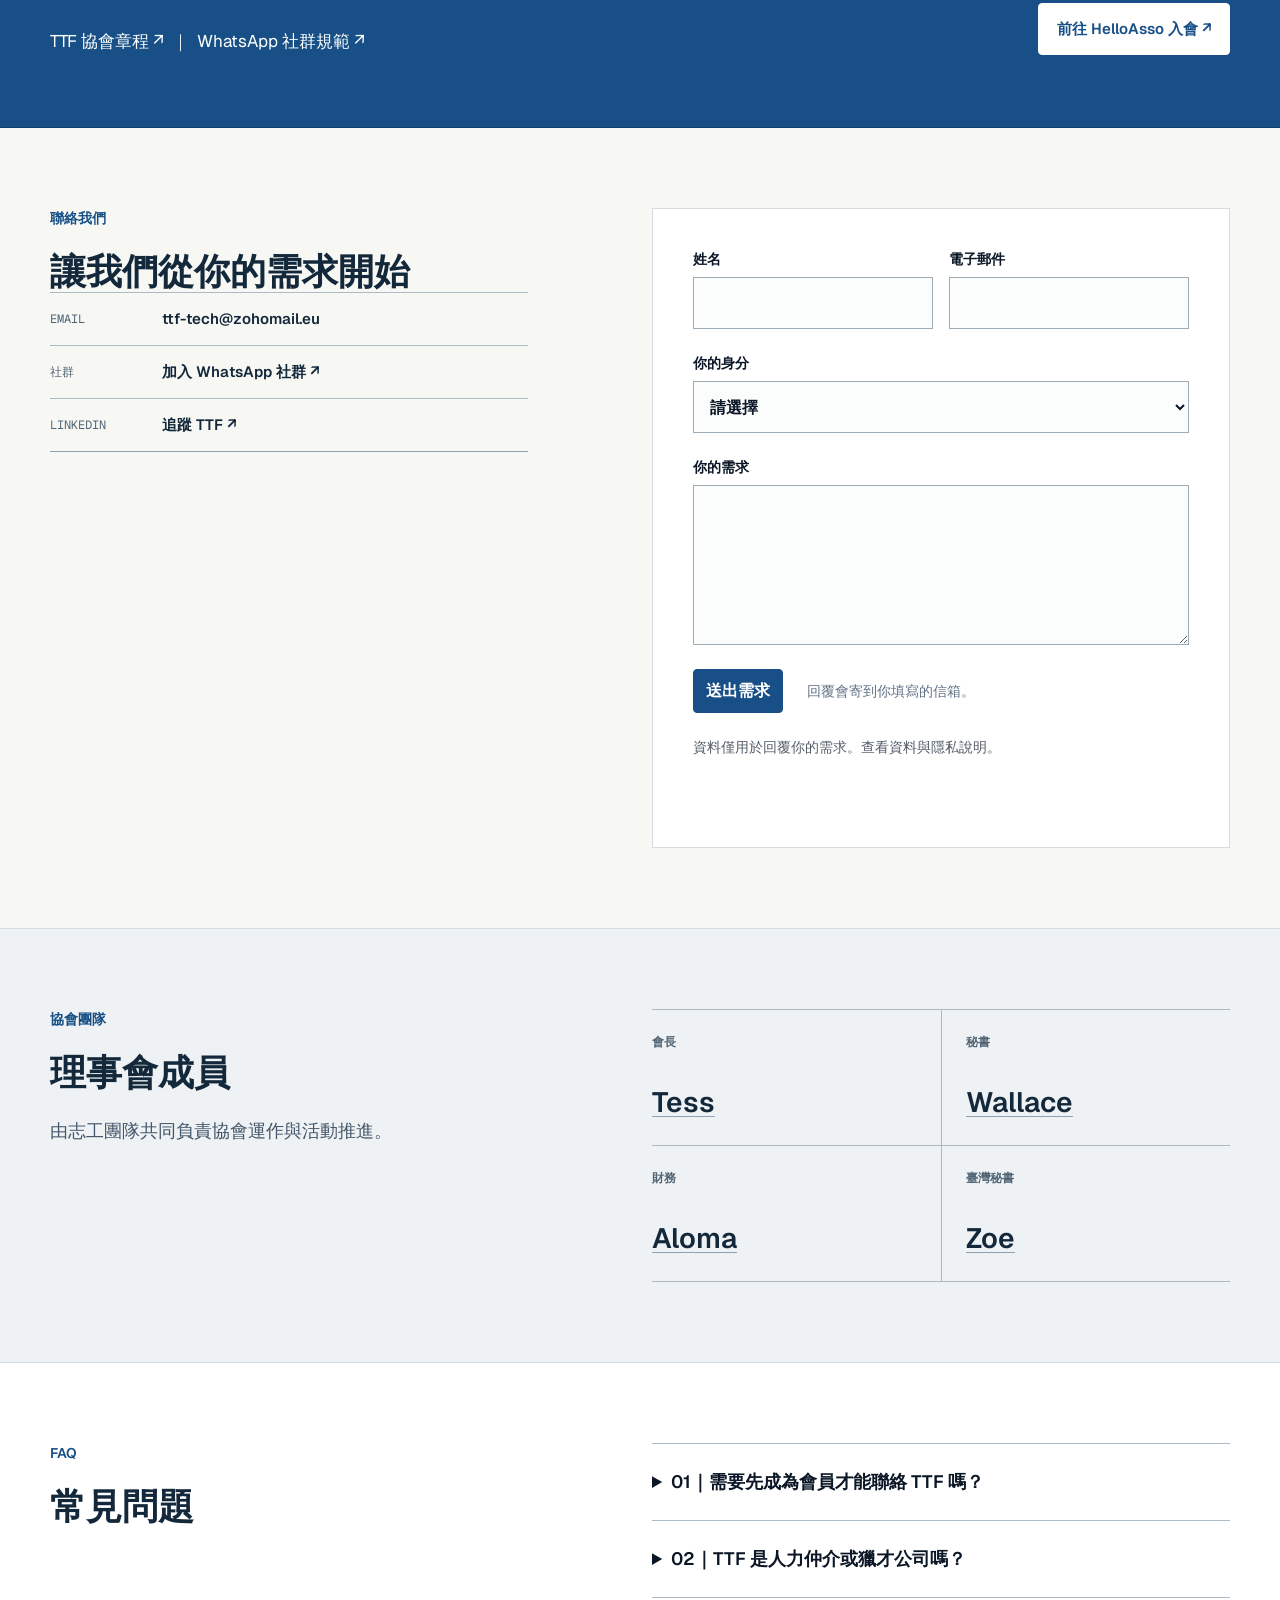
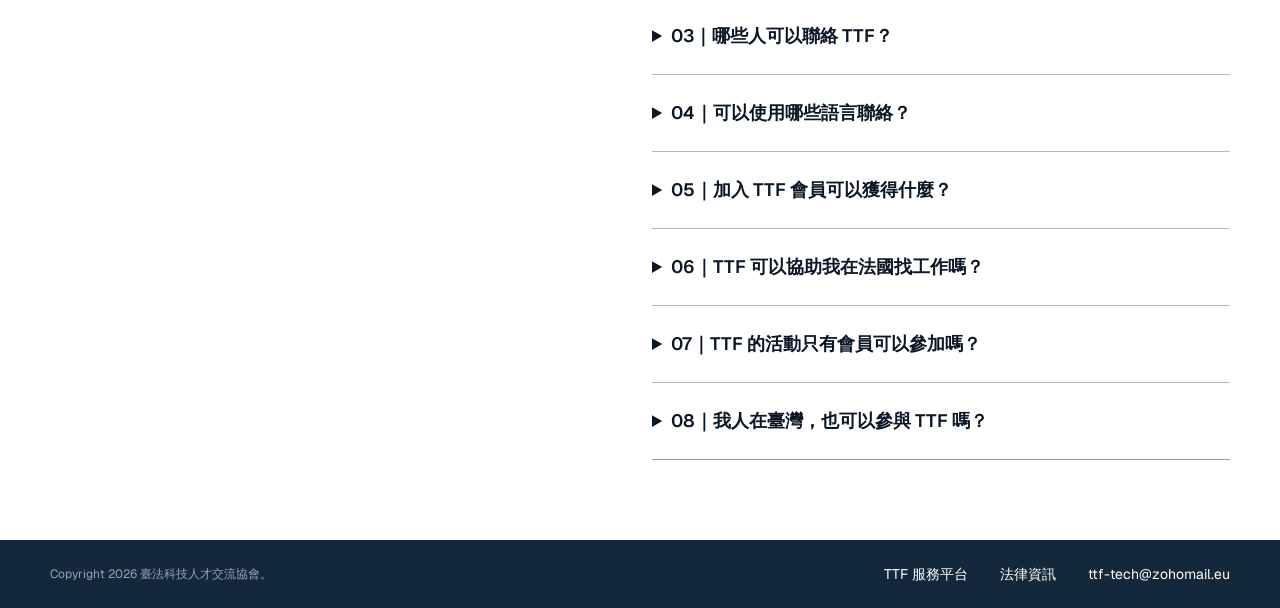
==== commit 3d87015d: "Merge remote-tracking branch 'ttf-tech/main' # Conflicts: #	fr.html #	index.html #	zh.html" ====
--- a/index.html
+++ b/index.html
@@ -162,8 +162,8 @@
                   </a>
                 </li>
                 <li class="journal-partner-card">
-                  <a class="journal-partner-link" href="https://www.roc-taiwan.org/frprv/" target="_blank" rel="noopener noreferrer" aria-label="造訪駐普羅旺斯臺北辦事處官方網站">
-                    <span class="journal-partner-mark"><span class="journal-partner-wordmark">駐普羅旺斯<br />臺北辦事處</span></span>
+                  <a class="journal-partner-link" href="https://www.roc-taiwan.org/frprv/index.html" target="_blank" rel="noopener noreferrer" aria-label="造訪 駐普羅旺斯臺北辦事處 官方網站">
+                    <span class="journal-partner-mark"><img class="journal-partner-logo journal-partner-logo--square" src="assets/partners/taiwan-en-provence-logo.jpeg" alt="駐普羅旺斯臺北辦事處標誌" loading="lazy" decoding="async" /></span>
                     <span class="journal-partner-footer"><span class="journal-partner-name">駐普羅旺斯臺北辦事處</span><span class="journal-partner-arrow" aria-hidden="true">↗</span></span>
                   </a>
                 </li>
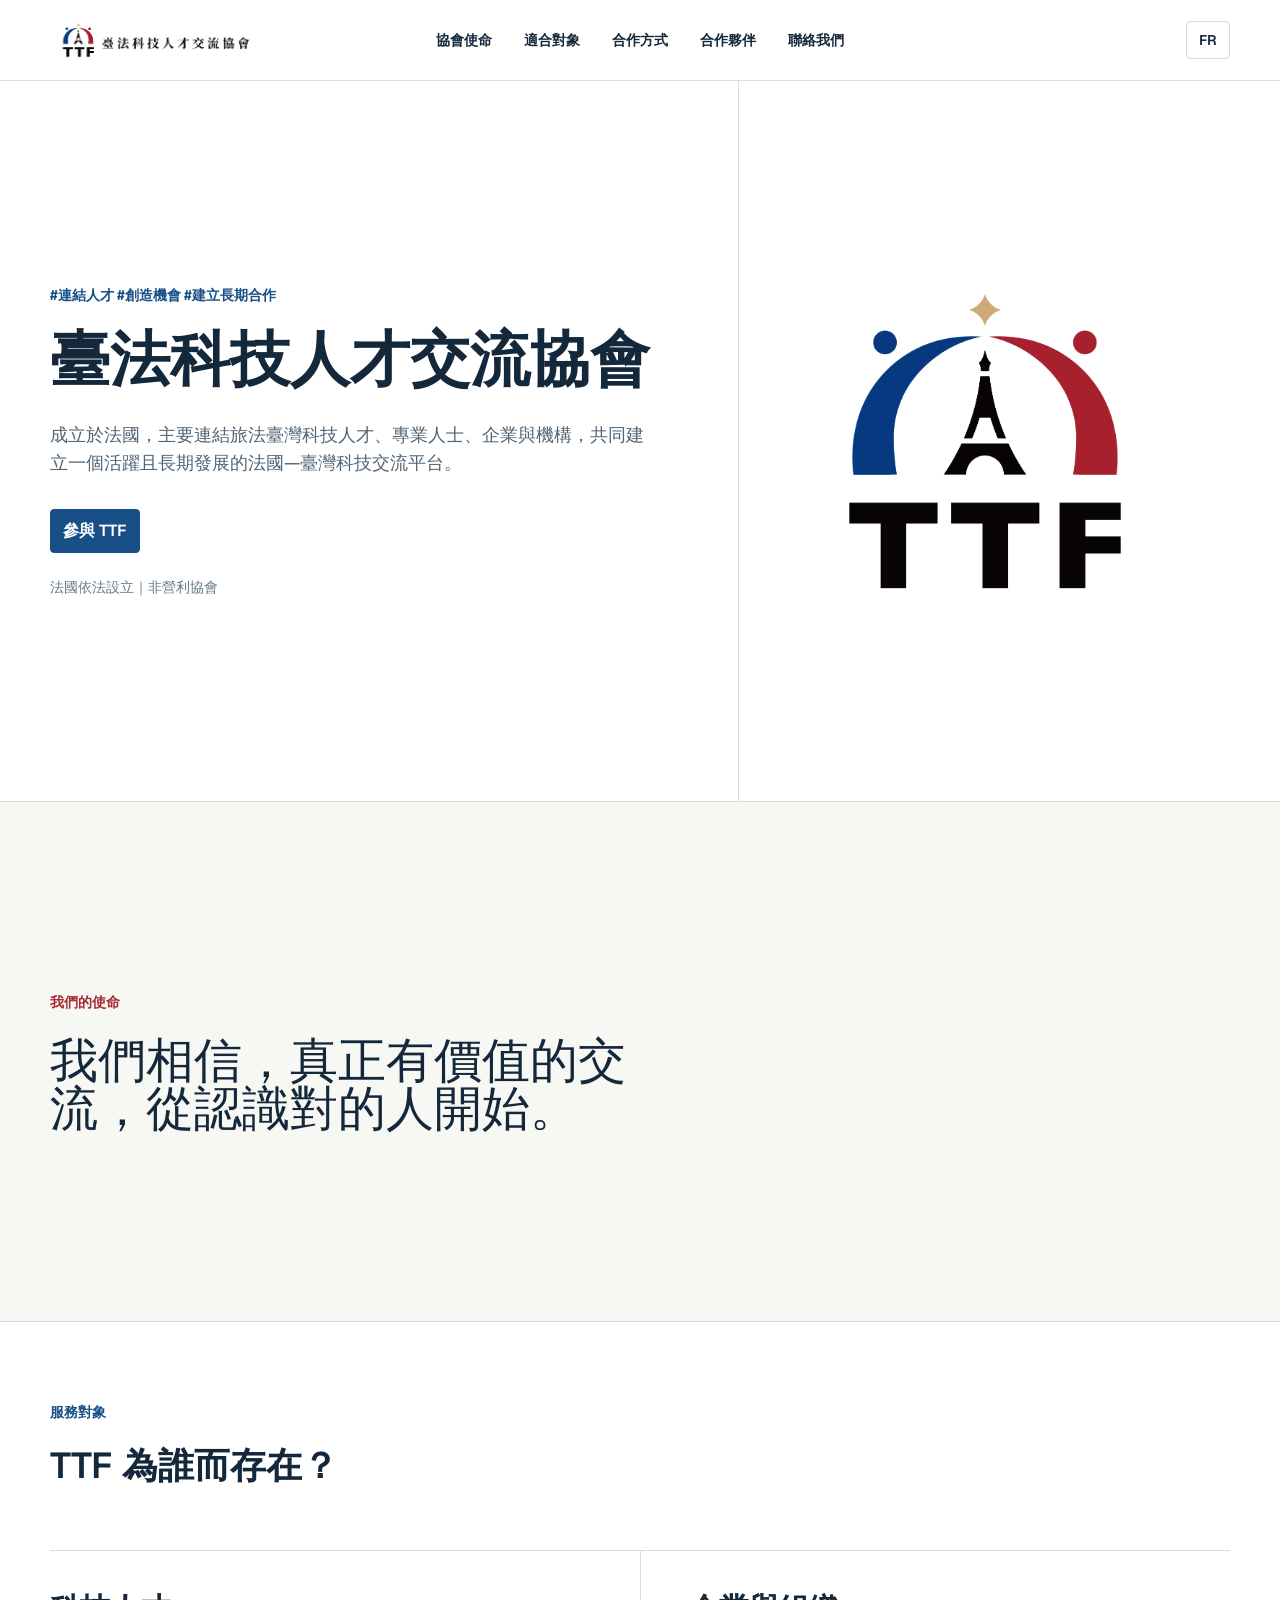
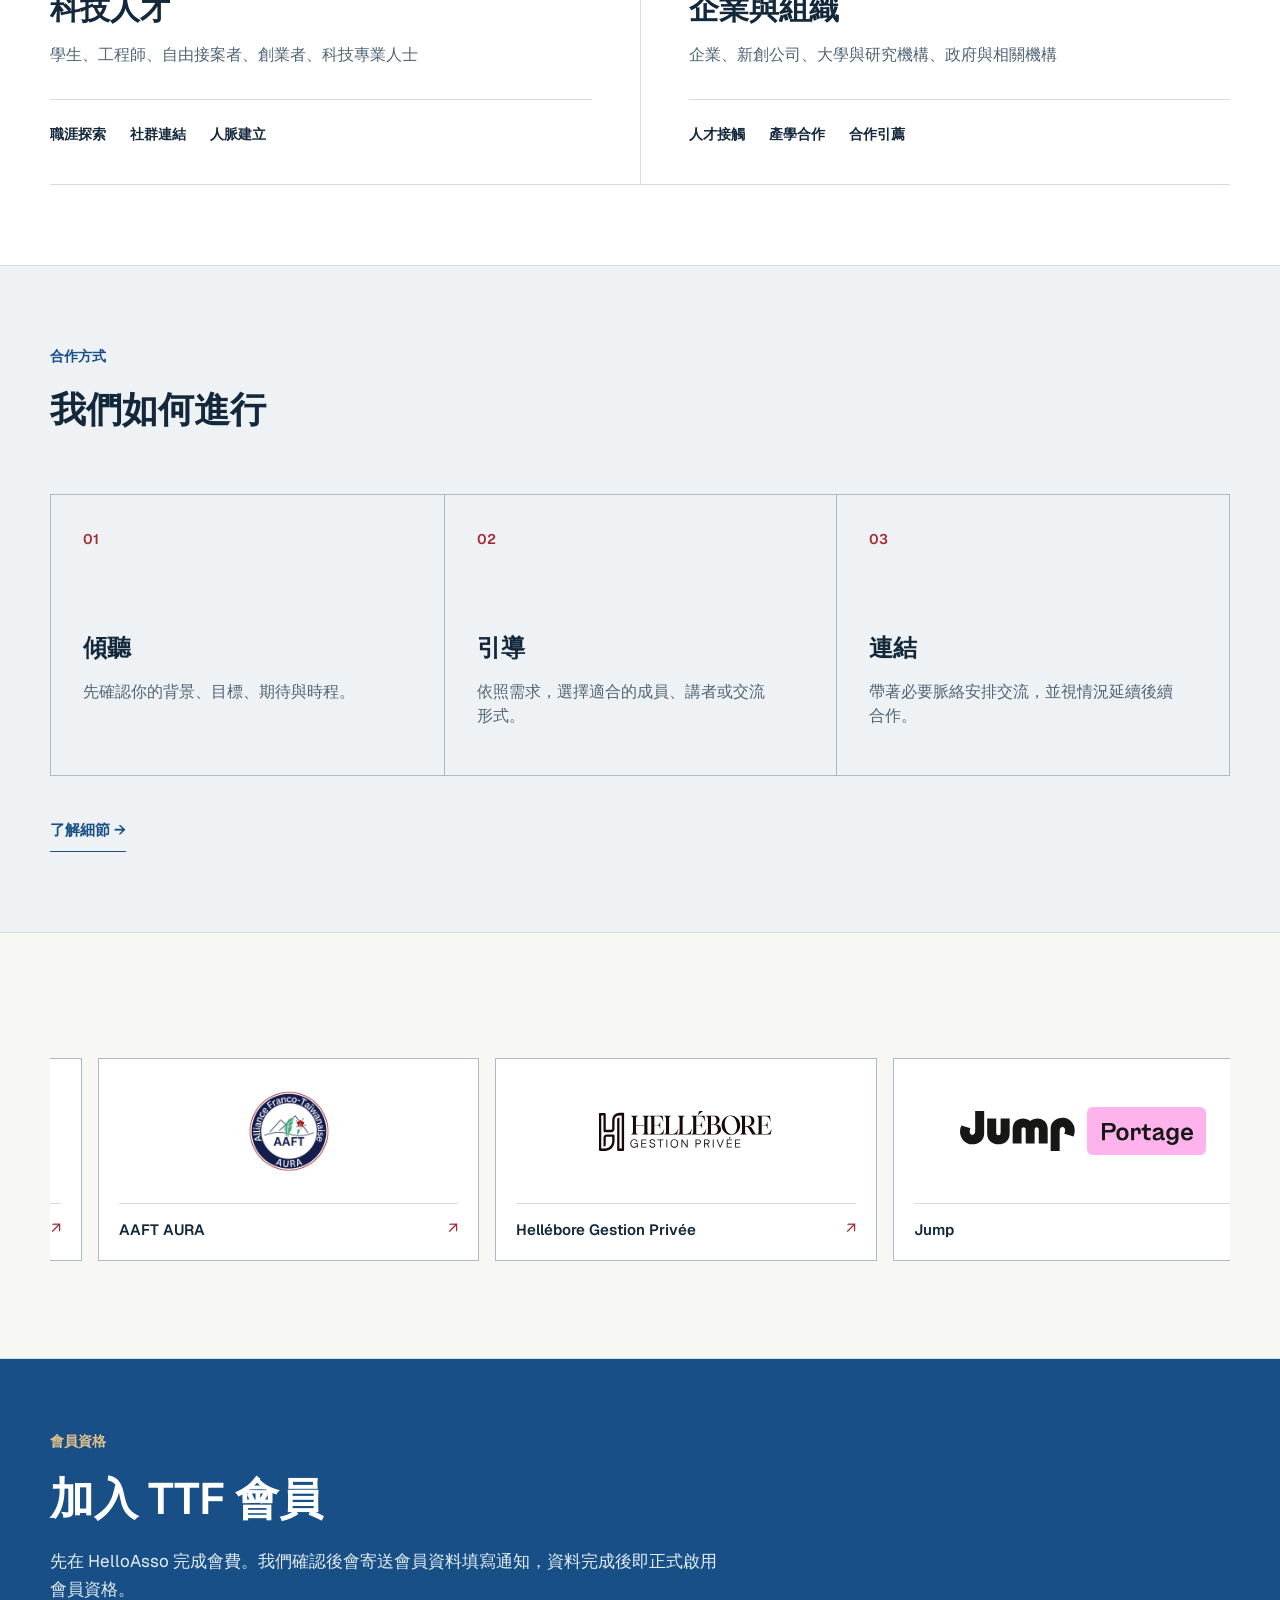
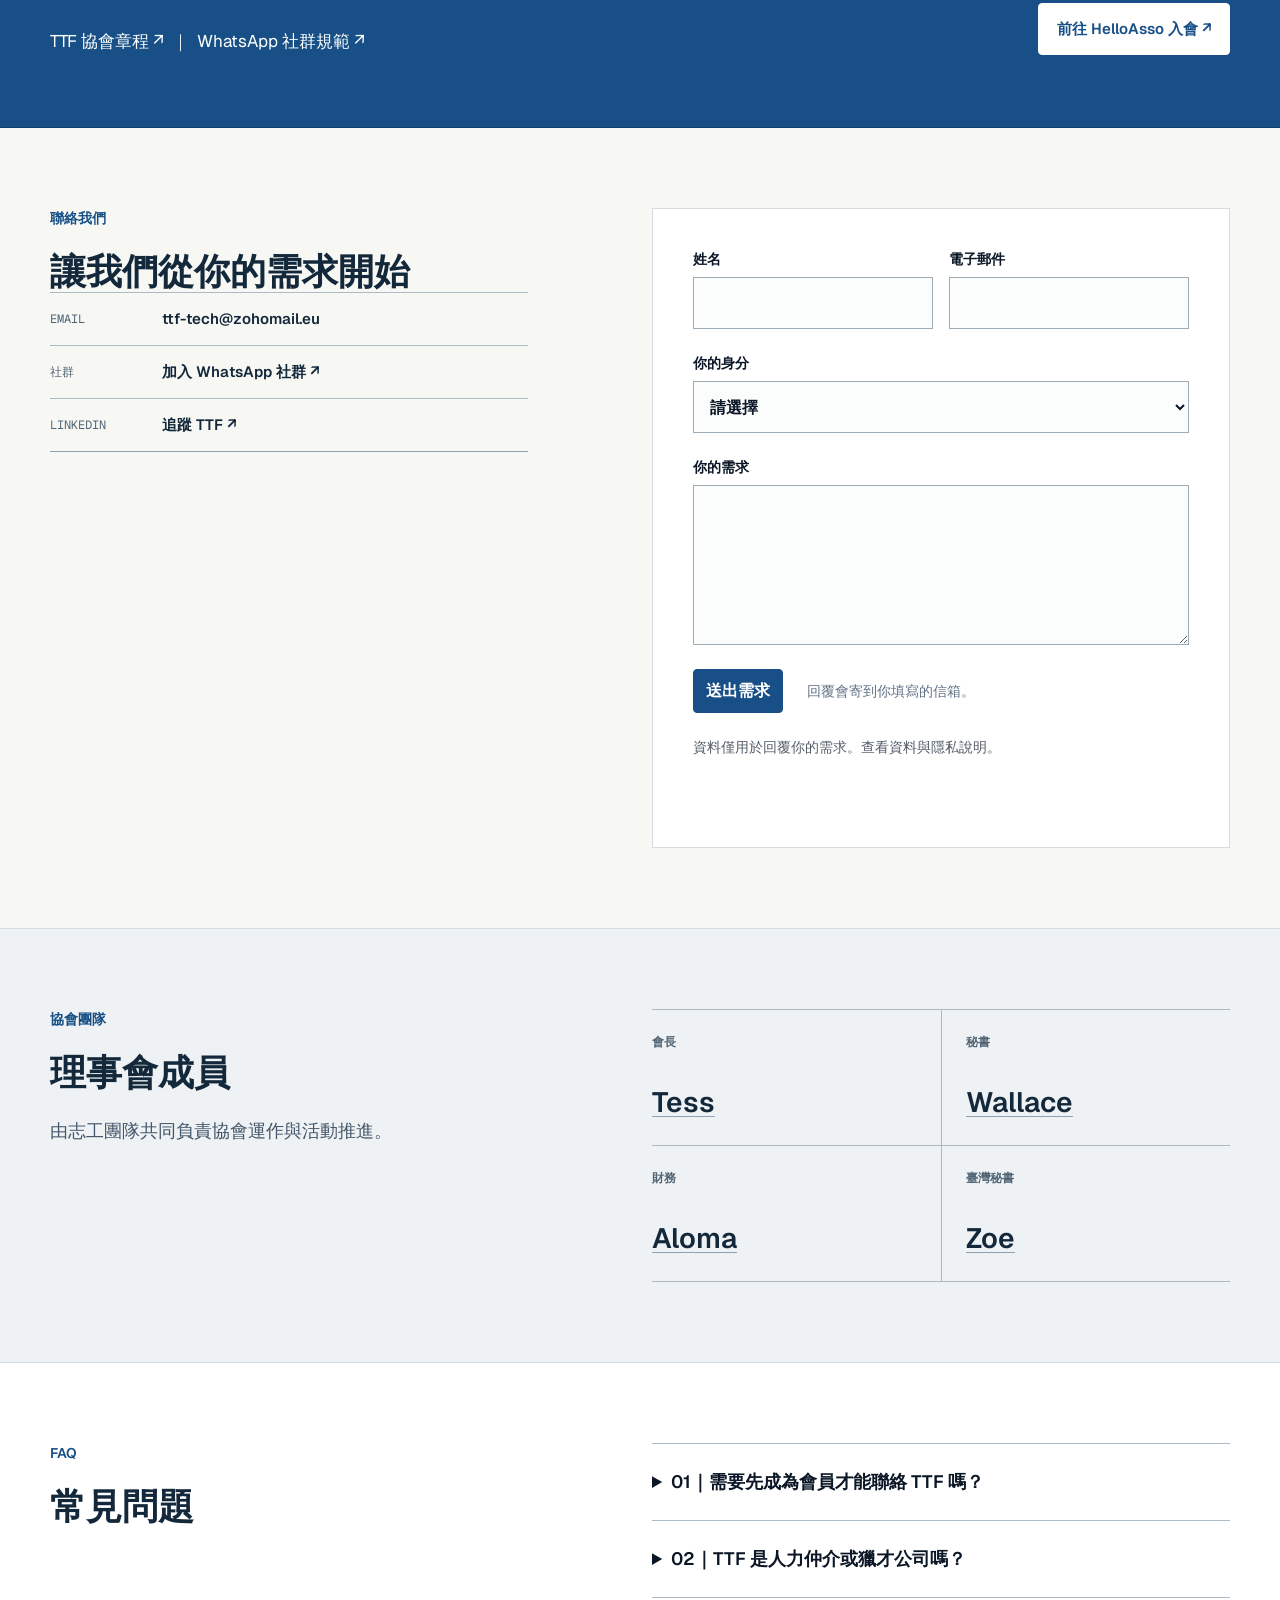
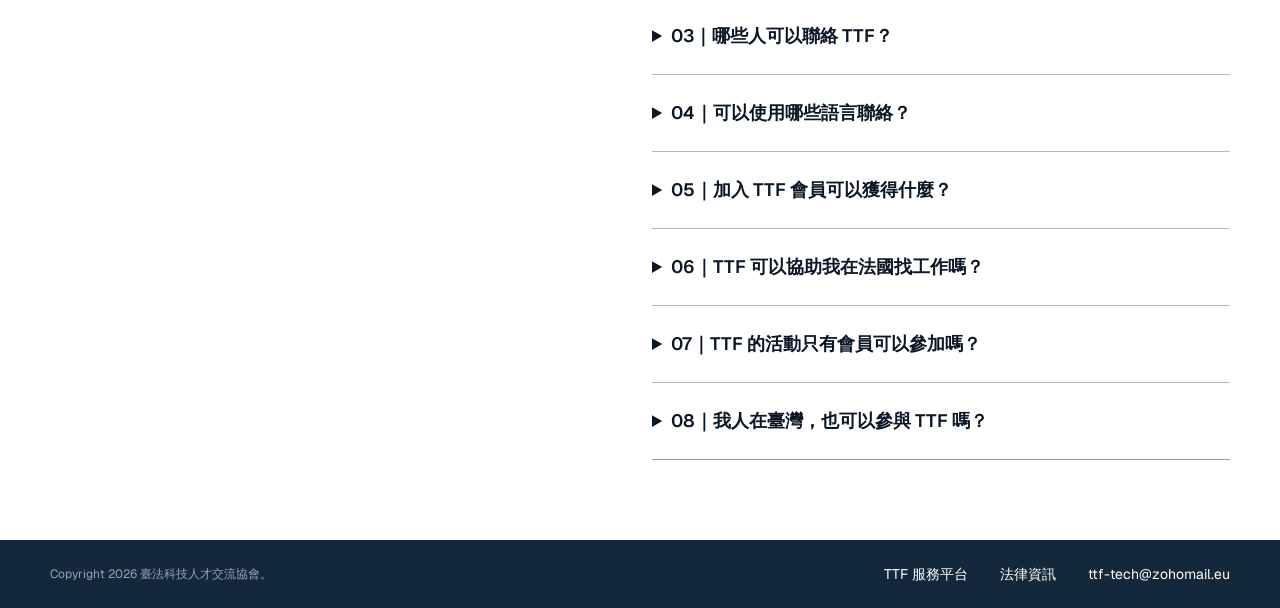
==== commit f1993a9b: "Add Slasify to partner listings" ====
--- a/index.html
+++ b/index.html
@@ -156,6 +156,12 @@
                   </a>
                 </li>
                 <li class="journal-partner-card">
+                  <a class="journal-partner-link" href="https://slasify.com/" target="_blank" rel="noopener noreferrer" aria-label="造訪 Slasify 官方網站">
+                    <span class="journal-partner-mark"><img class="journal-partner-logo" src="assets/partners/Slasify_Logo_Black.png" alt="Slasify logo" loading="lazy" decoding="async" /></span>
+                    <span class="journal-partner-footer"><span class="journal-partner-name">Slasify</span><span class="journal-partner-arrow" aria-hidden="true">↗</span></span>
+                  </a>
+                </li>
+                <li class="journal-partner-card">
                   <a class="journal-partner-link" href="https://www.ubune.network/" target="_blank" rel="noopener noreferrer" aria-label="造訪 ubune network 官方網站">
                     <span class="journal-partner-mark"><img class="journal-partner-logo journal-partner-logo--square" src="assets/partners/ubune-logo.svg" alt="ubune network logo" loading="lazy" decoding="async" /></span>
                     <span class="journal-partner-footer"><span class="journal-partner-name">ubune network</span><span class="journal-partner-arrow" aria-hidden="true">↗</span></span>
